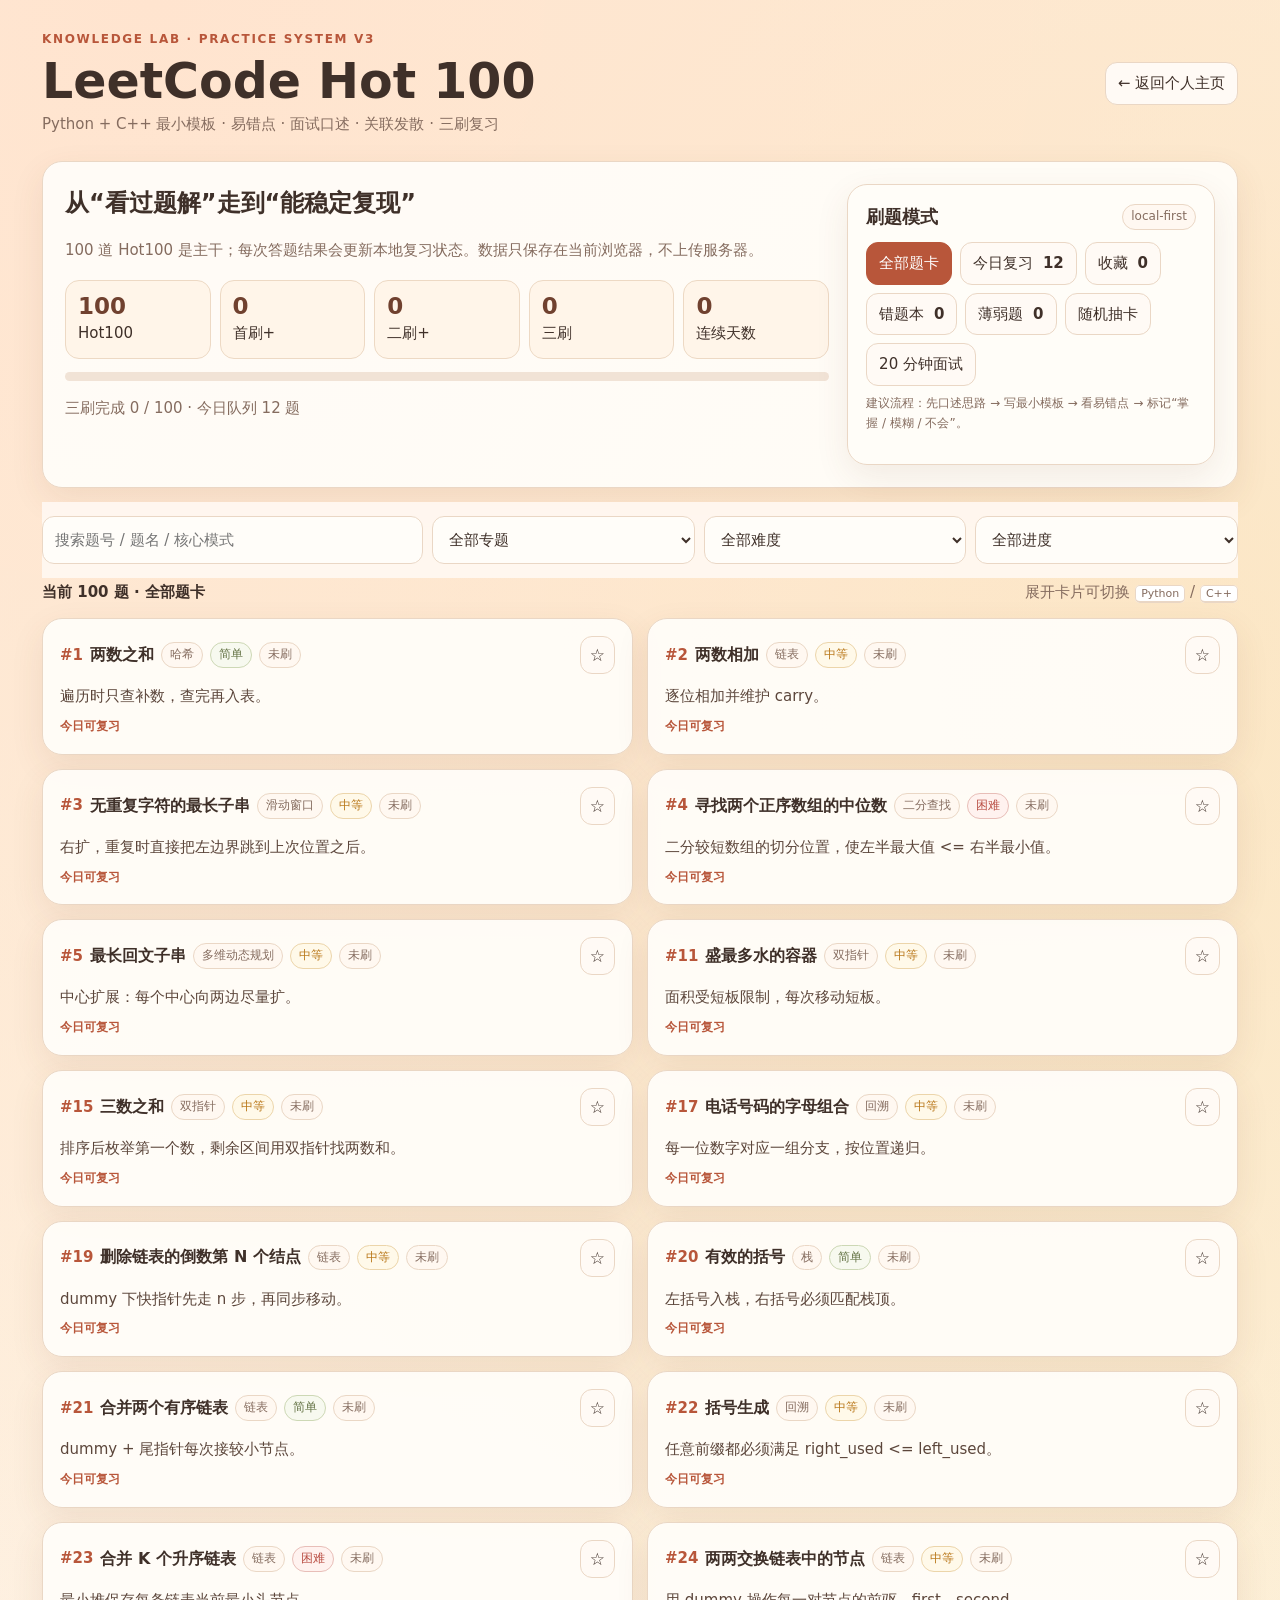
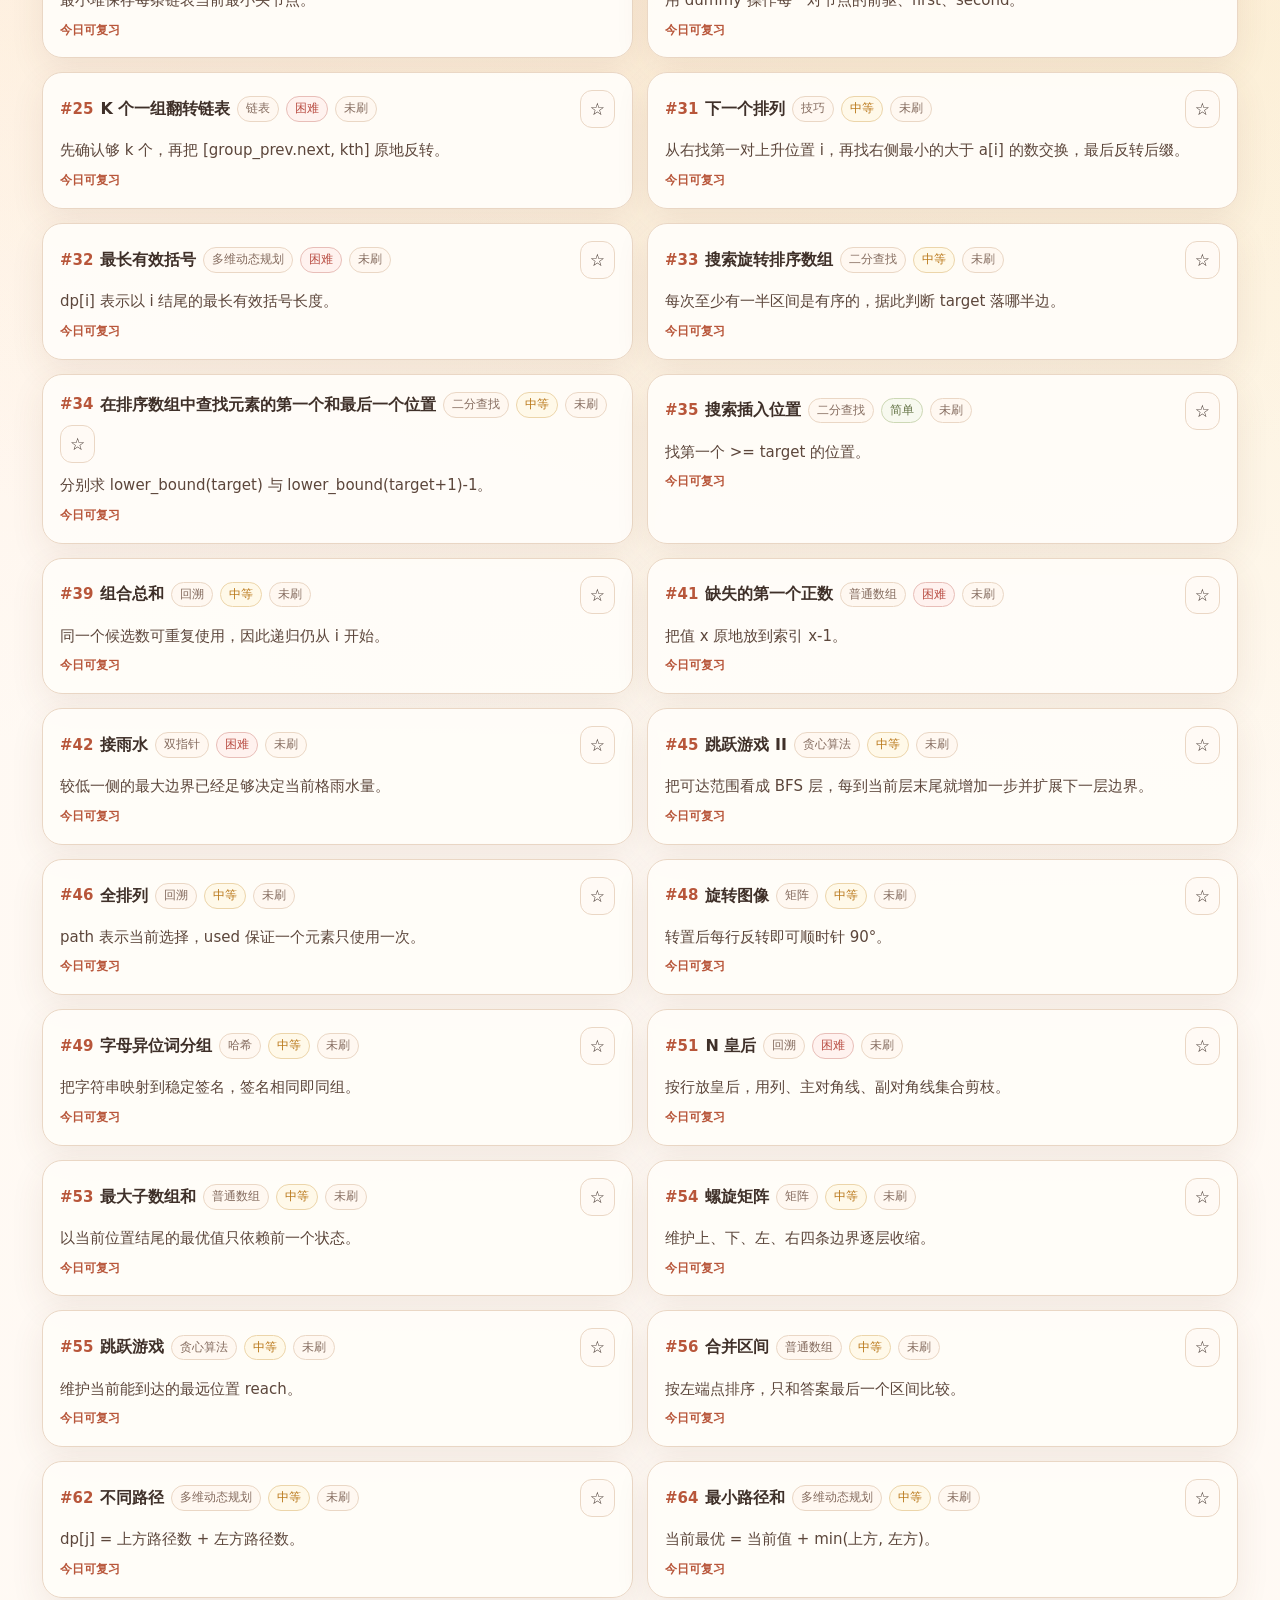
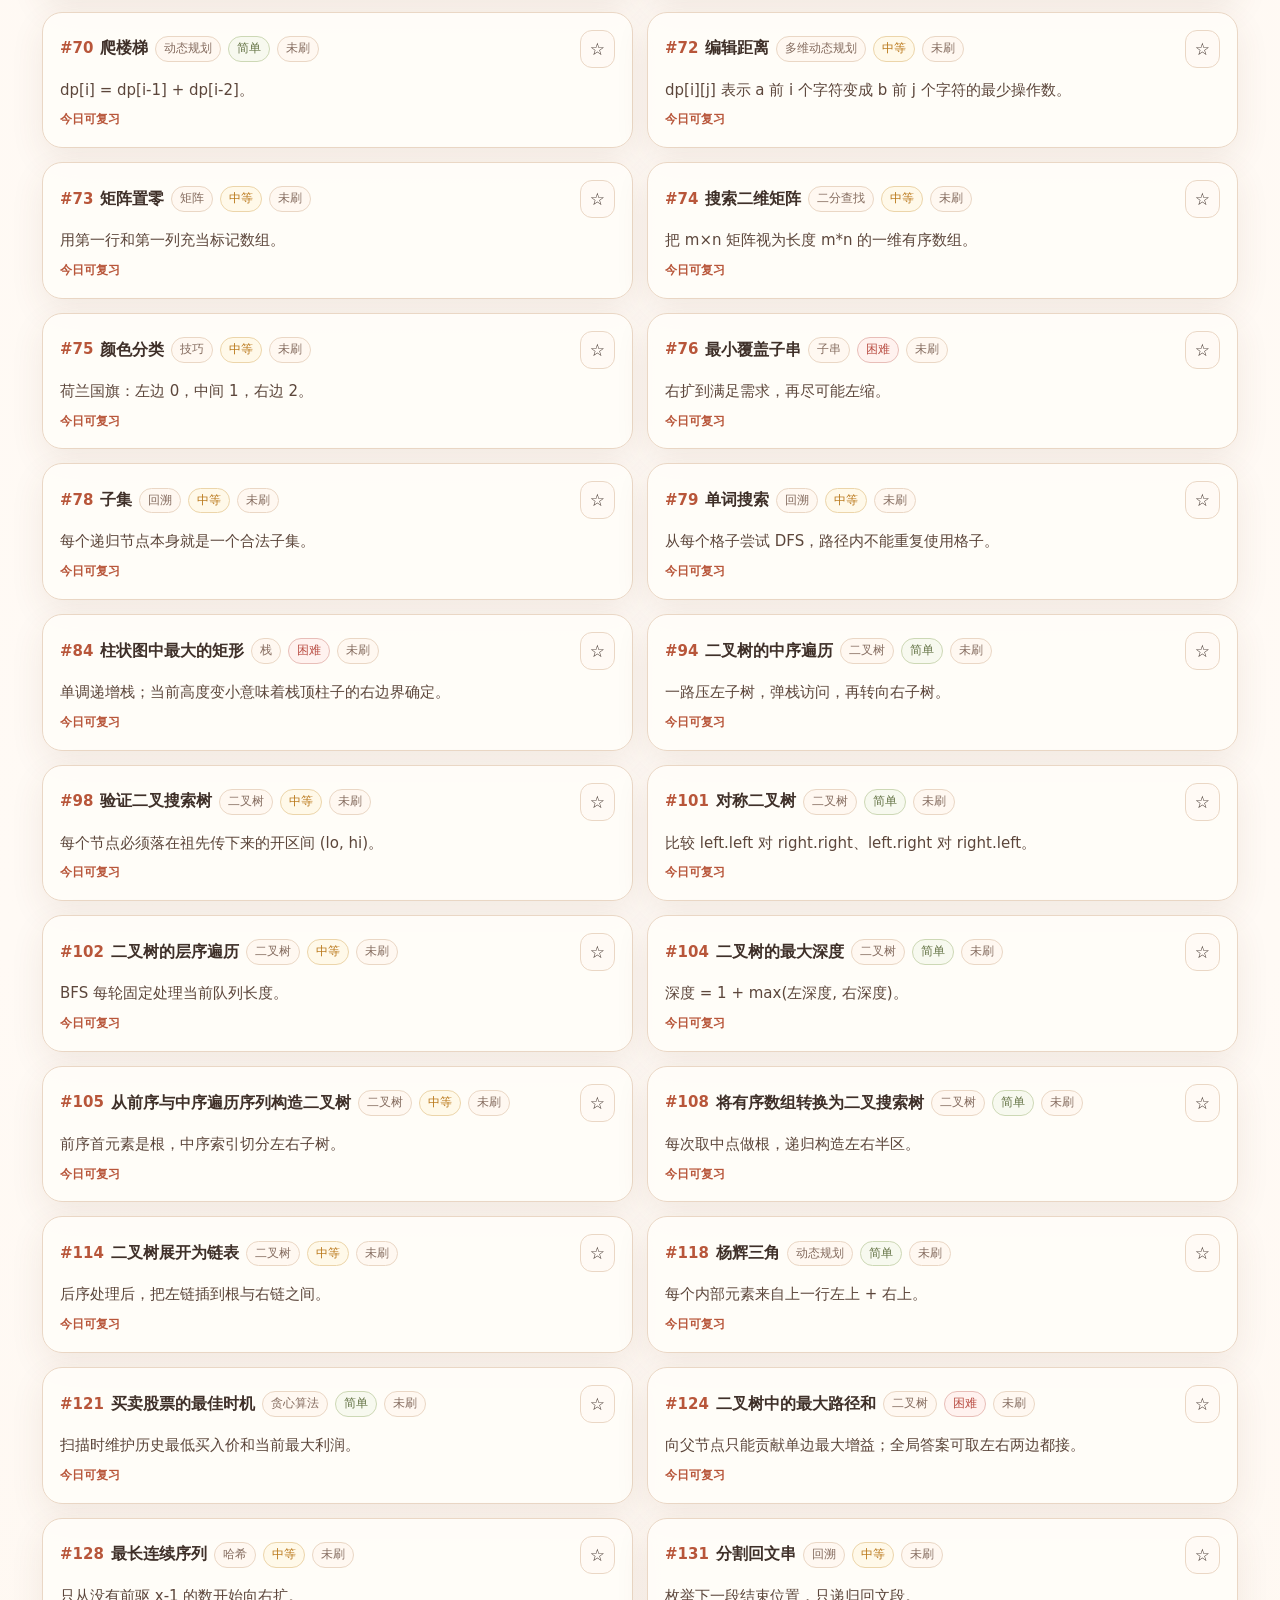
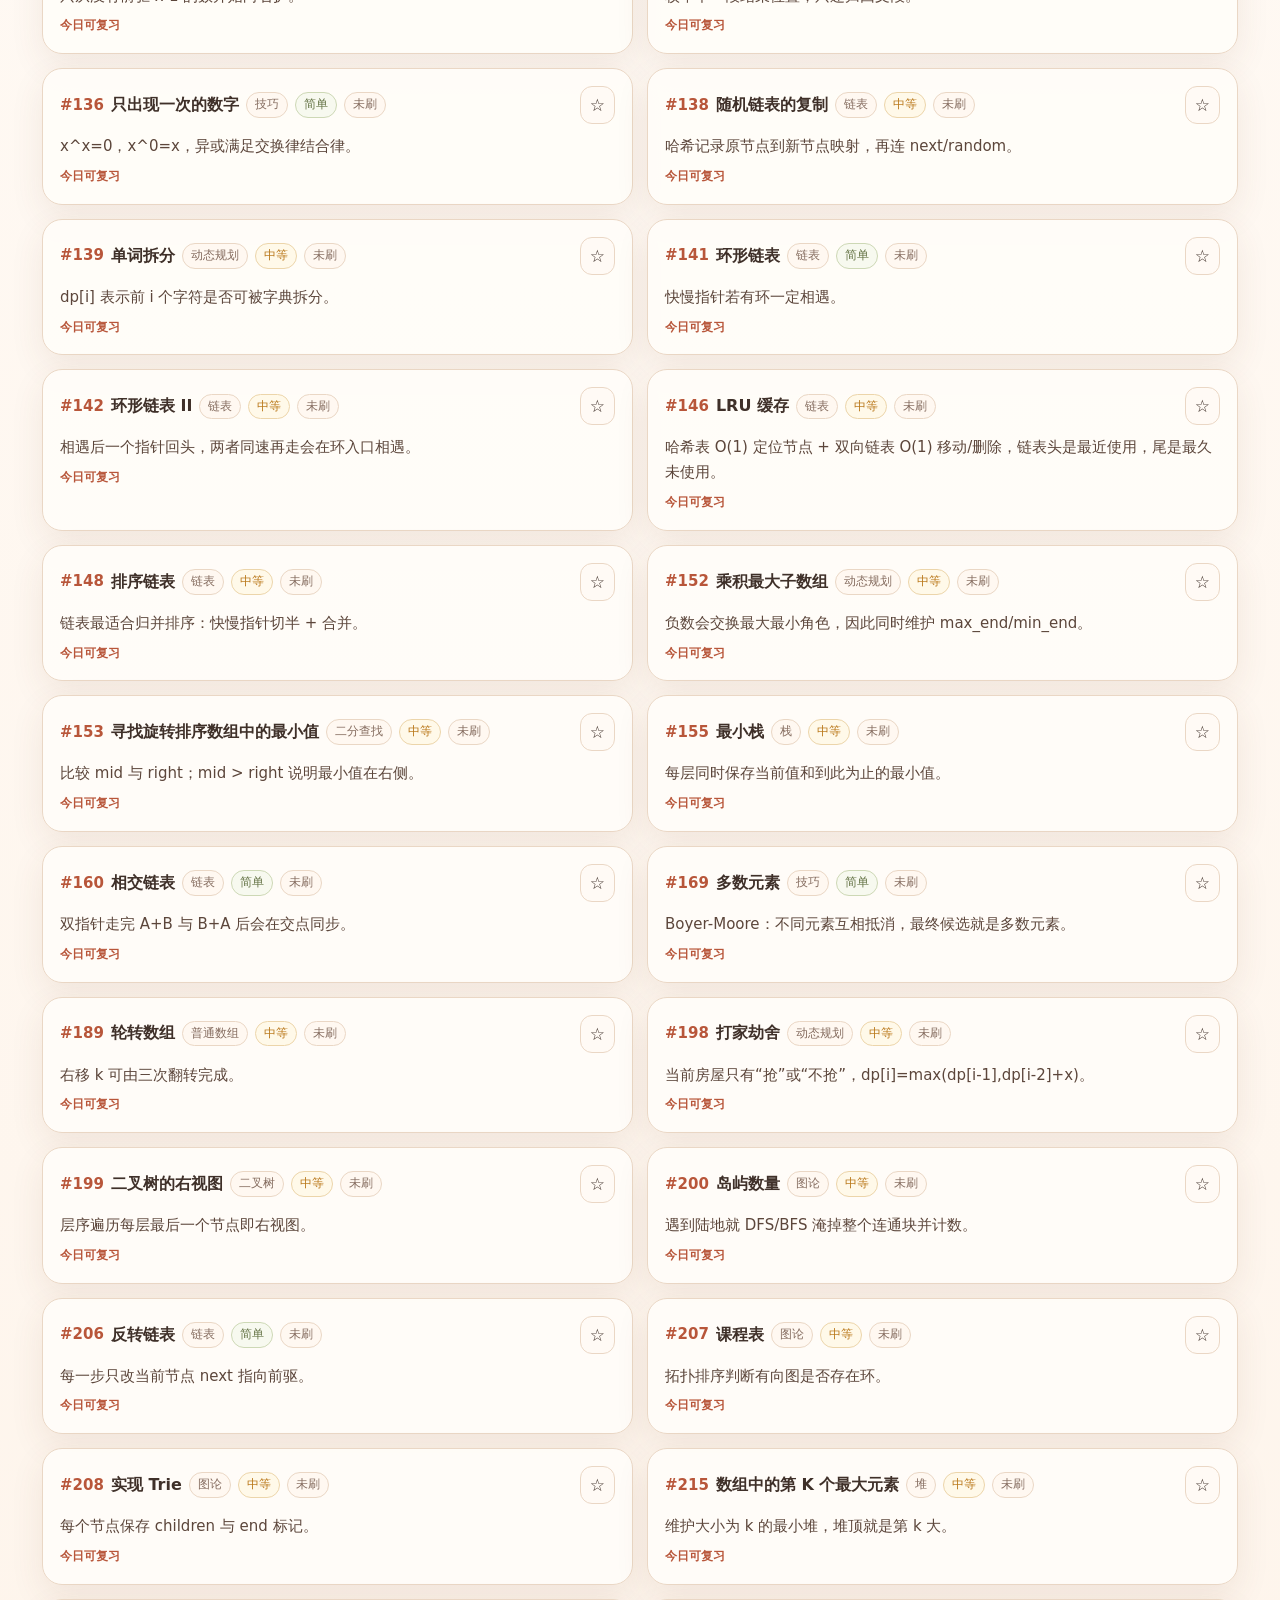
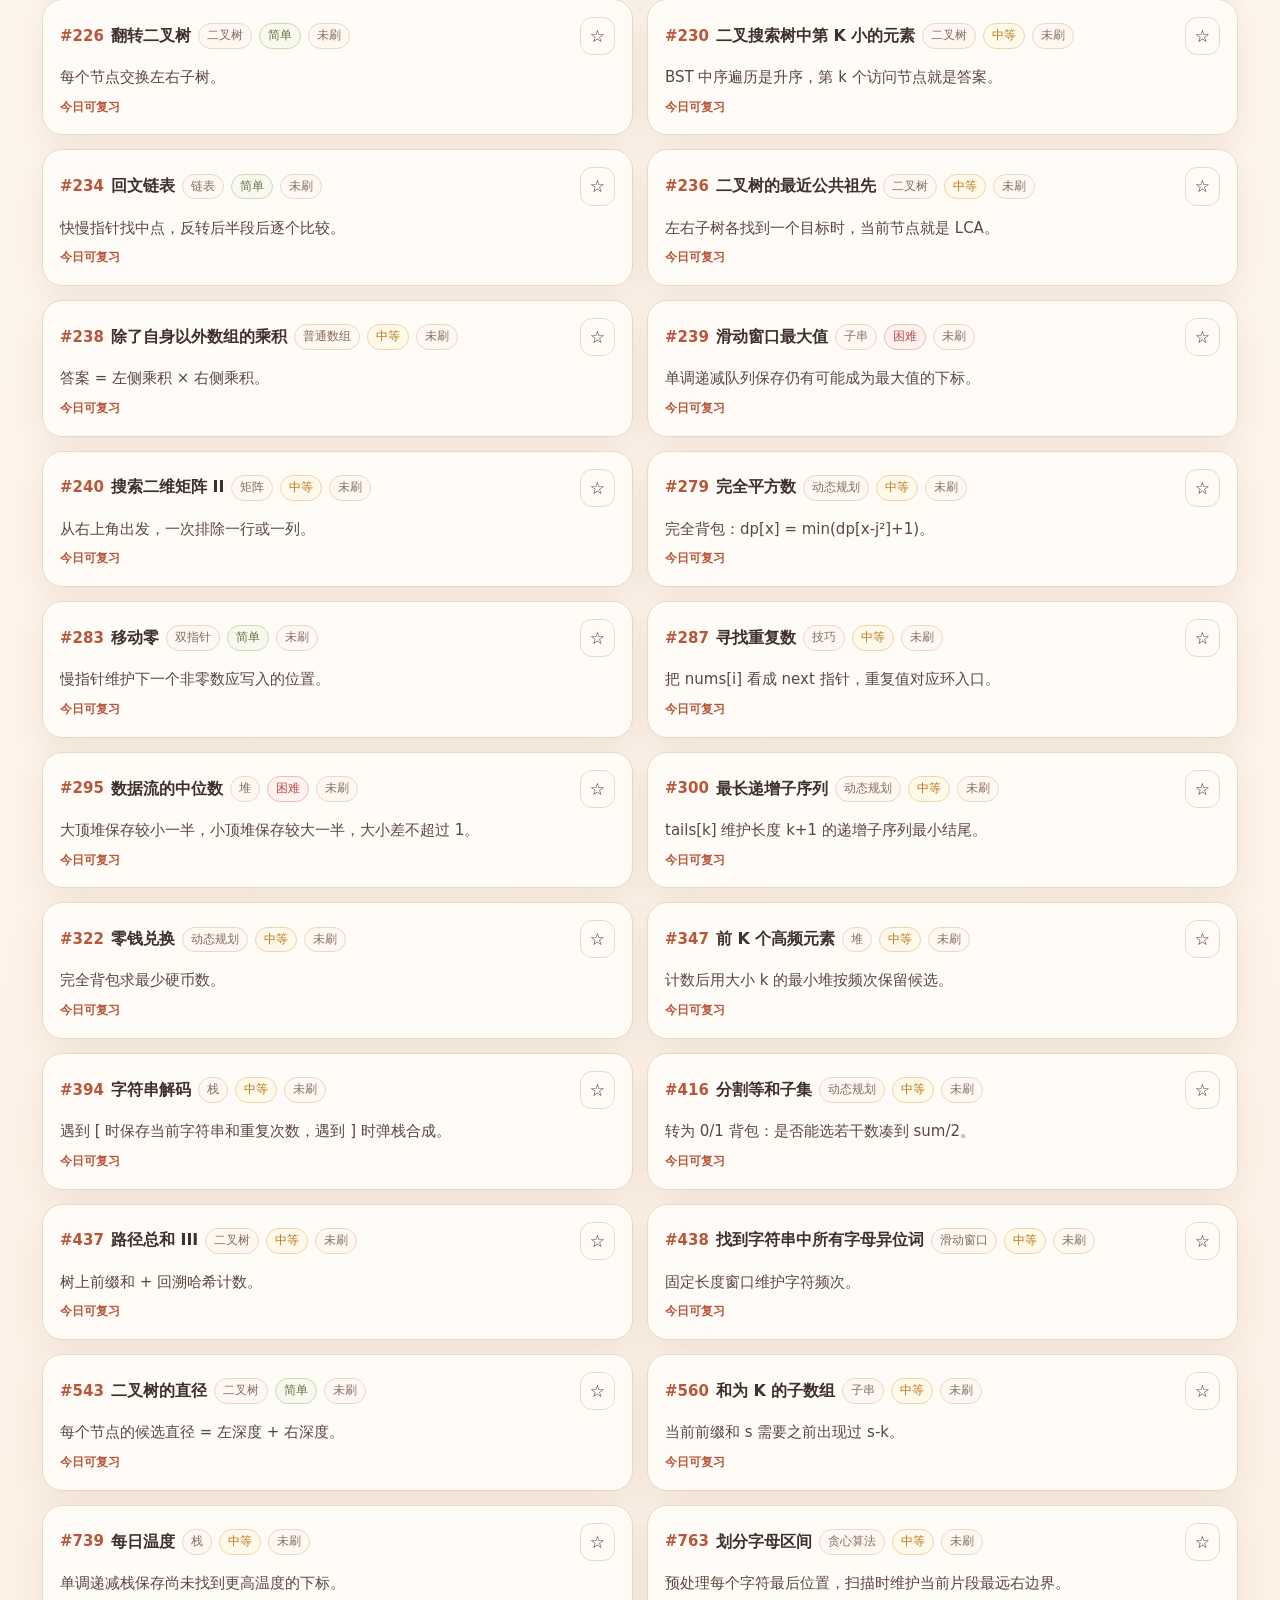
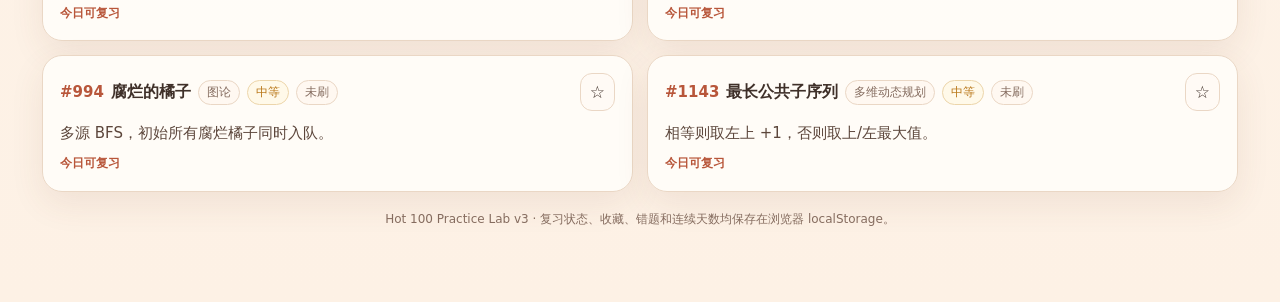
==== hot100/index.html @ f940f9f3 "feat: redesign Hot100 as warm practice system" ====
<!doctype html>
<html lang="zh-CN">
<head>
  <meta charset="utf-8">
  <meta name="viewport" content="width=device-width,initial-scale=1">
  <meta name="description" content="LeetCode Hot 100 Knowledge Lab：Python/C++ 最小模板、关联发散与本地刷题复习系统。">
  <title>Hot 100 Practice Lab</title>
  <link rel="stylesheet" href="./styles.css">
  <script src="./app.js" defer></script>
</head>
<body>
  <div class="wrap">
    <header class="top">
      <div>
        <div class="eyebrow">Knowledge Lab · Practice System v3</div>
        <h1>LeetCode Hot 100</h1>
        <div class="muted">Python + C++ 最小模板 · 易错点 · 面试口述 · 关联发散 · 三刷复习</div>
      </div>
      <a class="back" href="../">← 返回个人主页</a>
    </header>

    <section class="hero">
      <div class="hero-grid">
        <div>
          <h2>从“看过题解”走到“能稳定复现”</h2>
          <p class="muted">100 道 Hot100 是主干；每次答题结果会更新本地复习状态。数据只保存在当前浏览器，不上传服务器。</p>
          <div class="stats">
            <div class="stat"><b id="total">0</b>Hot100</div>
            <div class="stat"><b id="first">0</b>首刷+</div>
            <div class="stat"><b id="second">0</b>二刷+</div>
            <div class="stat"><b id="third">0</b>三刷</div>
            <div class="stat"><b id="streakEl">0</b>连续天数</div>
          </div>
          <div class="progress"><span id="bar" style="width:0"></span></div>
          <p id="progressText" class="muted">正在载入题卡…</p>
          <div id="loadError"></div>
        </div>

        <aside class="practice-panel">
          <div class="practice-title"><h3>刷题模式</h3><span class="tag">local-first</span></div>
          <div class="mode-row">
            <button class="mode-btn active" data-mode="all">全部题卡</button>
            <button class="mode-btn" data-mode="today">今日复习 <strong id="todayN">0</strong></button>
            <button class="mode-btn" data-mode="starred">收藏 <strong id="starN">0</strong></button>
            <button class="mode-btn" data-mode="mistake">错题本 <strong id="mistakeN">0</strong></button>
            <button class="mode-btn" data-mode="weak">薄弱题 <strong id="weakN">0</strong></button>
            <button class="mode-btn" id="randomBtn">随机抽卡</button>
            <button class="mode-btn" id="interviewBtn">20 分钟面试</button>
          </div>
          <p class="card-note">建议流程：先口述思路 → 写最小模板 → 看易错点 → 标记“掌握 / 模糊 / 不会”。</p>
        </aside>
      </div>
    </section>

    <section class="timer-panel" id="timerPanel" aria-live="polite">
      <div><div class="eyebrow">Interview Mode</div><strong>20 分钟模拟面试</strong></div>
      <div class="timer-clock" id="timerClock">20:00</div>
      <div class="timer-actions">
        <button class="timer-btn" id="timerToggle">暂停</button>
        <button class="timer-btn" id="timerReset">重置</button>
        <button class="timer-btn" id="timerExit">退出面试</button>
      </div>
    </section>

    <div class="toolbar">
      <input id="q" autocomplete="off" placeholder="搜索题号 / 题名 / 核心模式">
      <select id="topic"><option value="">全部专题</option></select>
      <select id="diff"><option value="">全部难度</option><option>简单</option><option>中等</option><option>困难</option></select>
      <select id="rf"><option value="">全部进度</option><option value="0">未刷</option><option value="1">首刷</option><option value="2">二刷</option><option value="3">三刷</option></select>
    </div>

    <div class="result-summary">
      <strong id="resultCount">当前 0 题</strong>
      <span class="muted">展开卡片可切换 <span class="kbd">Python</span> / <span class="kbd">C++</span></span>
    </div>

    <main id="grid" class="grid"></main>
    <div class="footer-note">Hot 100 Practice Lab v3 · 复习状态、收藏、错题和连续天数均保存在浏览器 localStorage。</div>
  </div>
</body>
</html>
---- hot100/styles.css ----
:root{--bg:#fff8f1;--bg2:#fdf1e5;--panel:#fffdf9;--panel2:#fff5e9;--line:#ead7c5;--line-strong:#d9bda5;--text:#3f3029;--muted:#856c5f;--accent:#b8563a;--accent2:#d78632;--accent-soft:#f8dfce;--gold:#a66b16;--easy:#657446;--mid:#b97718;--hard:#b94d43;--code:#2e241f;--code-text:#f8eadc;--shadow:0 12px 34px rgba(116,72,44,.09)}*{box-sizing:border-box}html{scroll-behavior:smooth}body{margin:0;color:var(--text);font:15px/1.65 system-ui,-apple-system,"Segoe UI","Microsoft YaHei",sans-serif;background:radial-gradient(circle at 12% 0,#ffe4cf 0,transparent 28%),radial-gradient(circle at 92% 8%,#f9e9bd 0,transparent 24%),linear-gradient(180deg,var(--bg),#fffaf5 50%,var(--bg2));min-height:100vh}button,input,select{font:inherit}.wrap{max-width:1240px;margin:auto;padding:30px 22px 72px}.top{display:flex;justify-content:space-between;gap:18px;align-items:center}.eyebrow{font-size:12px;letter-spacing:.14em;text-transform:uppercase;color:var(--accent);font-weight:800}.top h1{margin:4px 0 2px;font-size:clamp(30px,4vw,49px);line-height:1.15}.muted{color:var(--muted)}a{color:var(--accent)}.back,.ghost-btn,.mode-btn,.tab-btn,.review-btn,.result-btn,.icon-btn,.copy-btn,.timer-btn{border:1px solid var(--line);background:#fffaf5;color:var(--text);border-radius:12px;min-height:40px;padding:8px 12px;cursor:pointer;transition:.15s ease;text-decoration:none}.back:hover,.ghost-btn:hover,.mode-btn:hover,.tab-btn:hover,.review-btn:hover,.result-btn:hover,.icon-btn:hover,.copy-btn:hover,.timer-btn:hover{border-color:var(--line-strong);background:#fff1e4}.hero,.card,.practice-panel,.timer-panel{background:rgba(255,253,249,.94);border:1px solid var(--line);border-radius:20px;box-shadow:var(--shadow)}.hero{margin:24px 0 14px;padding:22px}.hero-grid{display:grid;grid-template-columns:1.35fr .65fr;gap:18px;align-items:start}.hero h2{margin:0 0 5px;font-size:24px}.stats{display:grid;grid-template-columns:repeat(5,minmax(0,1fr));gap:9px;margin-top:17px}.stat{background:var(--panel2);border:1px solid #edd9c4;border-radius:14px;padding:12px}.stat b{font-size:23px;line-height:1.2;display:block;color:#70412f}.progress{height:9px;background:#f1e3d6;border-radius:99px;overflow:hidden;margin-top:13px}.progress span{height:100%;display:block;background:linear-gradient(90deg,var(--accent),#e39a43)}.practice-panel{padding:18px}.practice-title{display:flex;align-items:center;justify-content:space-between;gap:10px;margin-bottom:10px}.practice-title h3{margin:0}.mode-row{display:flex;gap:8px;flex-wrap:wrap}.mode-btn.active{background:var(--accent);border-color:var(--accent);color:white}.mode-btn strong{display:inline-block;margin-left:5px}.timer-panel{display:none;margin:0 0 14px;padding:14px 17px;align-items:center;justify-content:space-between;gap:14px}.timer-panel.show{display:flex}.timer-clock{font-variant-numeric:tabular-nums;font-size:28px;font-weight:850;color:var(--hard);letter-spacing:.04em}.timer-actions{display:flex;gap:7px;flex-wrap:wrap}.toolbar{position:sticky;top:0;z-index:4;background:rgba(255,248,241,.93);backdrop-filter:blur(12px);padding:14px 0;display:grid;grid-template-columns:1.45fr repeat(3,1fr);gap:9px}.toolbar input,.toolbar select{width:100%;background:#fffdf9;color:var(--text);border:1px solid var(--line);border-radius:12px;padding:11px 12px;outline:none}.toolbar input:focus,.toolbar select:focus{border-color:#d99b70;box-shadow:0 0 0 3px #f8dfce}.result-summary{display:flex;justify-content:space-between;gap:12px;align-items:center;margin:2px 0 13px;flex-wrap:wrap}.grid{display:grid;grid-template-columns:repeat(2,minmax(0,1fr));gap:14px}.card{overflow:hidden;transition:.18s ease}.card:hover{border-color:#dfbda2;transform:translateY(-1px)}.card.open{border-color:#d8aa86}.summary{padding:17px;cursor:pointer}.row{display:flex;gap:7px;align-items:center;flex-wrap:wrap}.row .spacer{flex:1}.num{font-weight:850;color:var(--accent)}.title{font-size:16px}.tag{font-size:12px;border:1px solid var(--line);background:#fff8f1;border-radius:99px;padding:2px 8px;color:var(--muted)}.tag.easy{color:var(--easy);border-color:#cdd8b5;background:#f7f9ef}.tag.mid{color:var(--mid);border-color:#ecd5aa;background:#fff9e9}.tag.hard{color:var(--hard);border-color:#e8beb8;background:#fff2ef}.tag.weak{color:#a34d35;background:#fbe8dd}.tag.mistake{color:#9a4b21;background:#fff0df}.core{margin:10px 0 0;color:#5c463b}.icon-btn{padding:4px 9px;min-height:34px;font-size:17px}.icon-btn.starred{background:#fff0c9;border-color:#e4b45b;color:#9a6411}.detail{display:none;padding:0 17px 18px}.card.open .detail{display:block}.tabs,.review,.outcomes,.code-tabs{display:flex;gap:7px;flex-wrap:wrap;margin:9px 0}.tab-btn.active,.review-btn.active,.code-lang.active{border-color:var(--accent);background:var(--accent-soft);color:#8f3f29;font-weight:750}.pane{display:none}.pane.active{display:block}.codebox{position:relative}.copy-btn{position:absolute;right:8px;top:8px;z-index:1;background:#4a3930;color:#fff5eb;border-color:#705448}pre{white-space:pre-wrap;background:var(--code);border:1px solid #4c3b32;padding:17px;border-radius:13px;overflow:auto;color:var(--code-text);font-size:13px;line-height:1.55}.section-label{font-size:12px;text-transform:uppercase;letter-spacing:.08em;font-weight:800;color:var(--muted);margin-top:13px}.outcomes{padding-top:9px;border-top:1px dashed var(--line)}.result-btn.good{border-color:#b9c795;background:#f5f8e8;color:#536735}.result-btn.fuzzy{border-color:#e5c27d;background:#fff7df;color:#966318}.result-btn.bad{border-color:#e2aa9f;background:#fff0ec;color:#a84338}.card-note{font-size:12px;color:var(--muted);margin-top:8px}.empty{grid-column:1/-1;text-align:center;padding:44px 20px;background:#fffaf5;border:1px dashed var(--line-strong);border-radius:18px;color:var(--muted)}.error{padding:14px;border:1px solid #dfaba4;background:#fff0ed;border-radius:12px;color:#9f4139}.due{color:var(--accent);font-weight:750}.kbd{font-size:11px;border:1px solid var(--line);border-bottom-width:2px;border-radius:5px;padding:1px 5px;background:white}.footer-note{margin-top:18px;color:var(--muted);font-size:12px;text-align:center}@media(max-width:950px){.hero-grid{grid-template-columns:1fr}.stats{grid-template-columns:repeat(3,1fr)}.grid{grid-template-columns:1fr}.toolbar{grid-template-columns:1fr 1fr}}@media(max-width:600px){.wrap{padding:20px 14px 55px}.top{align-items:flex-start;flex-direction:column}.stats{grid-template-columns:1fr 1fr}.toolbar{grid-template-columns:1fr}.timer-panel{align-items:flex-start;flex-direction:column}.mode-btn{flex:1 1 calc(50% - 8px)}.card:hover{transform:none}}
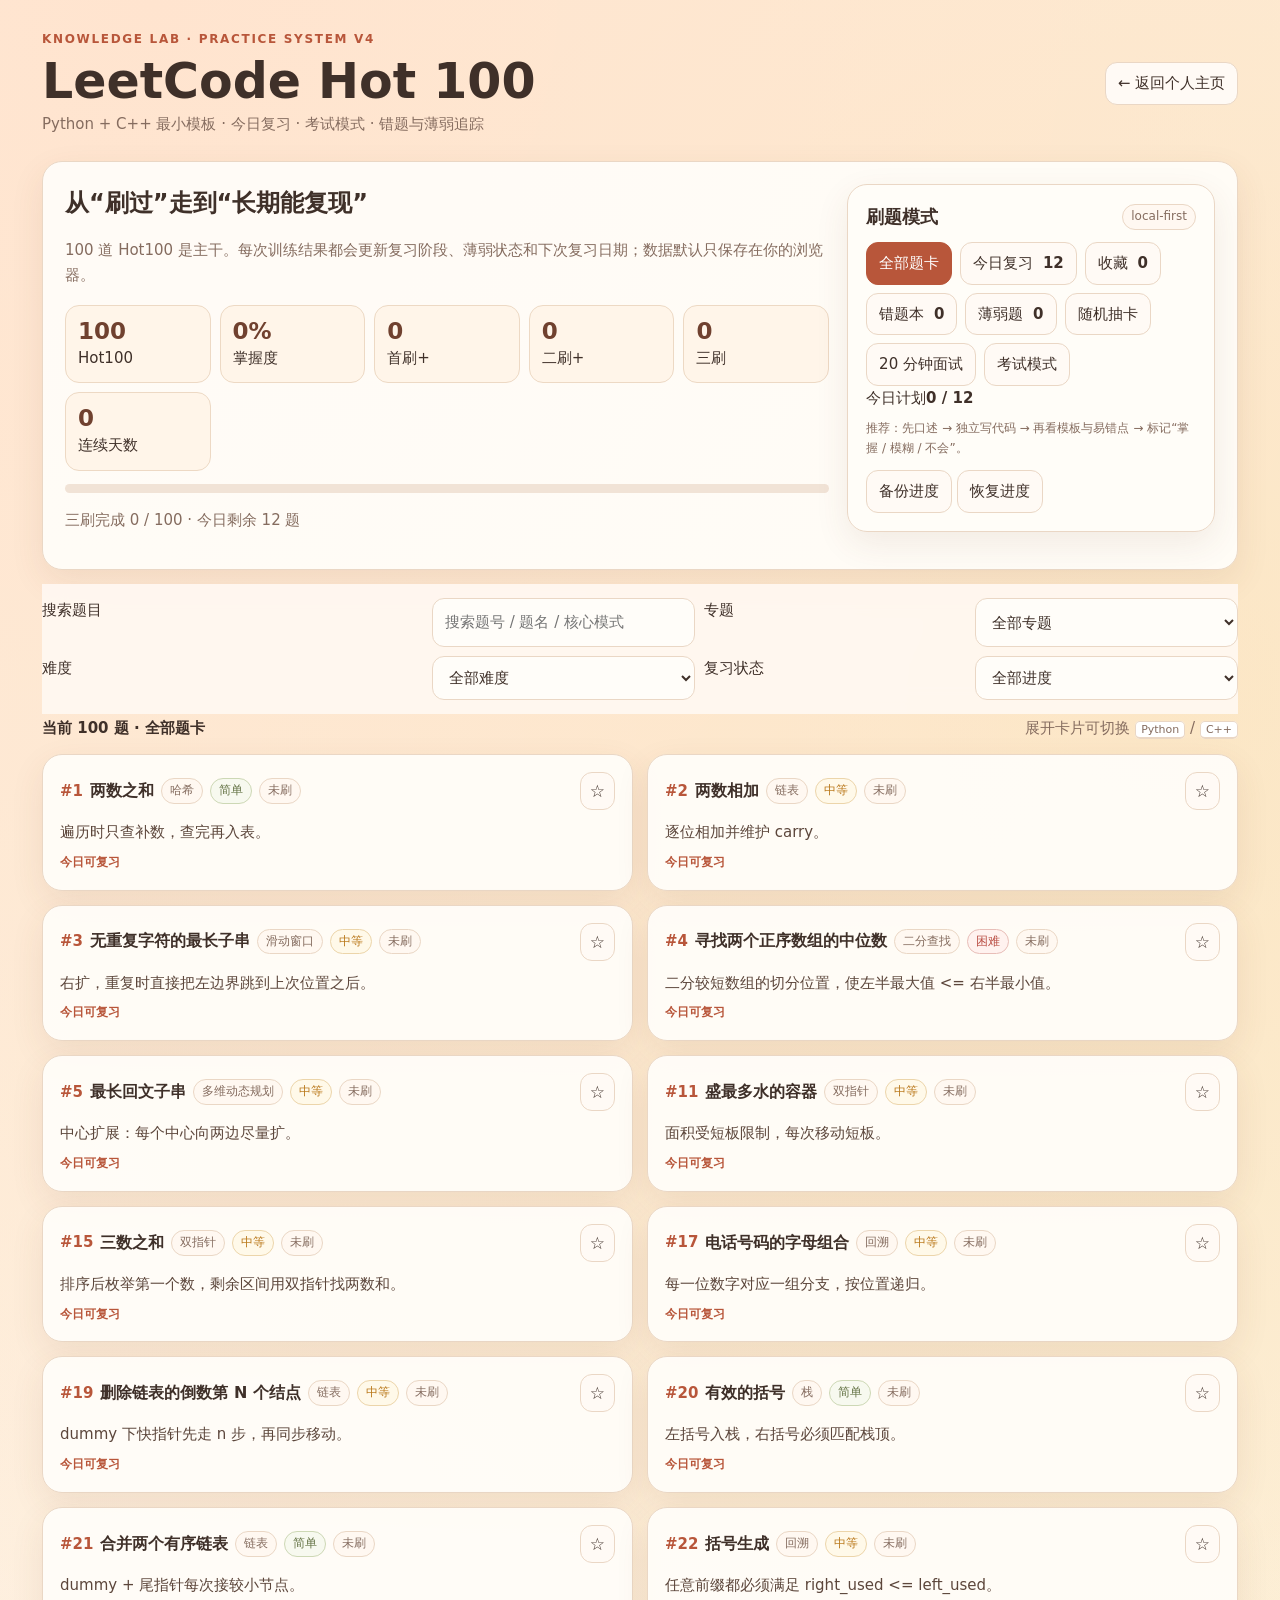
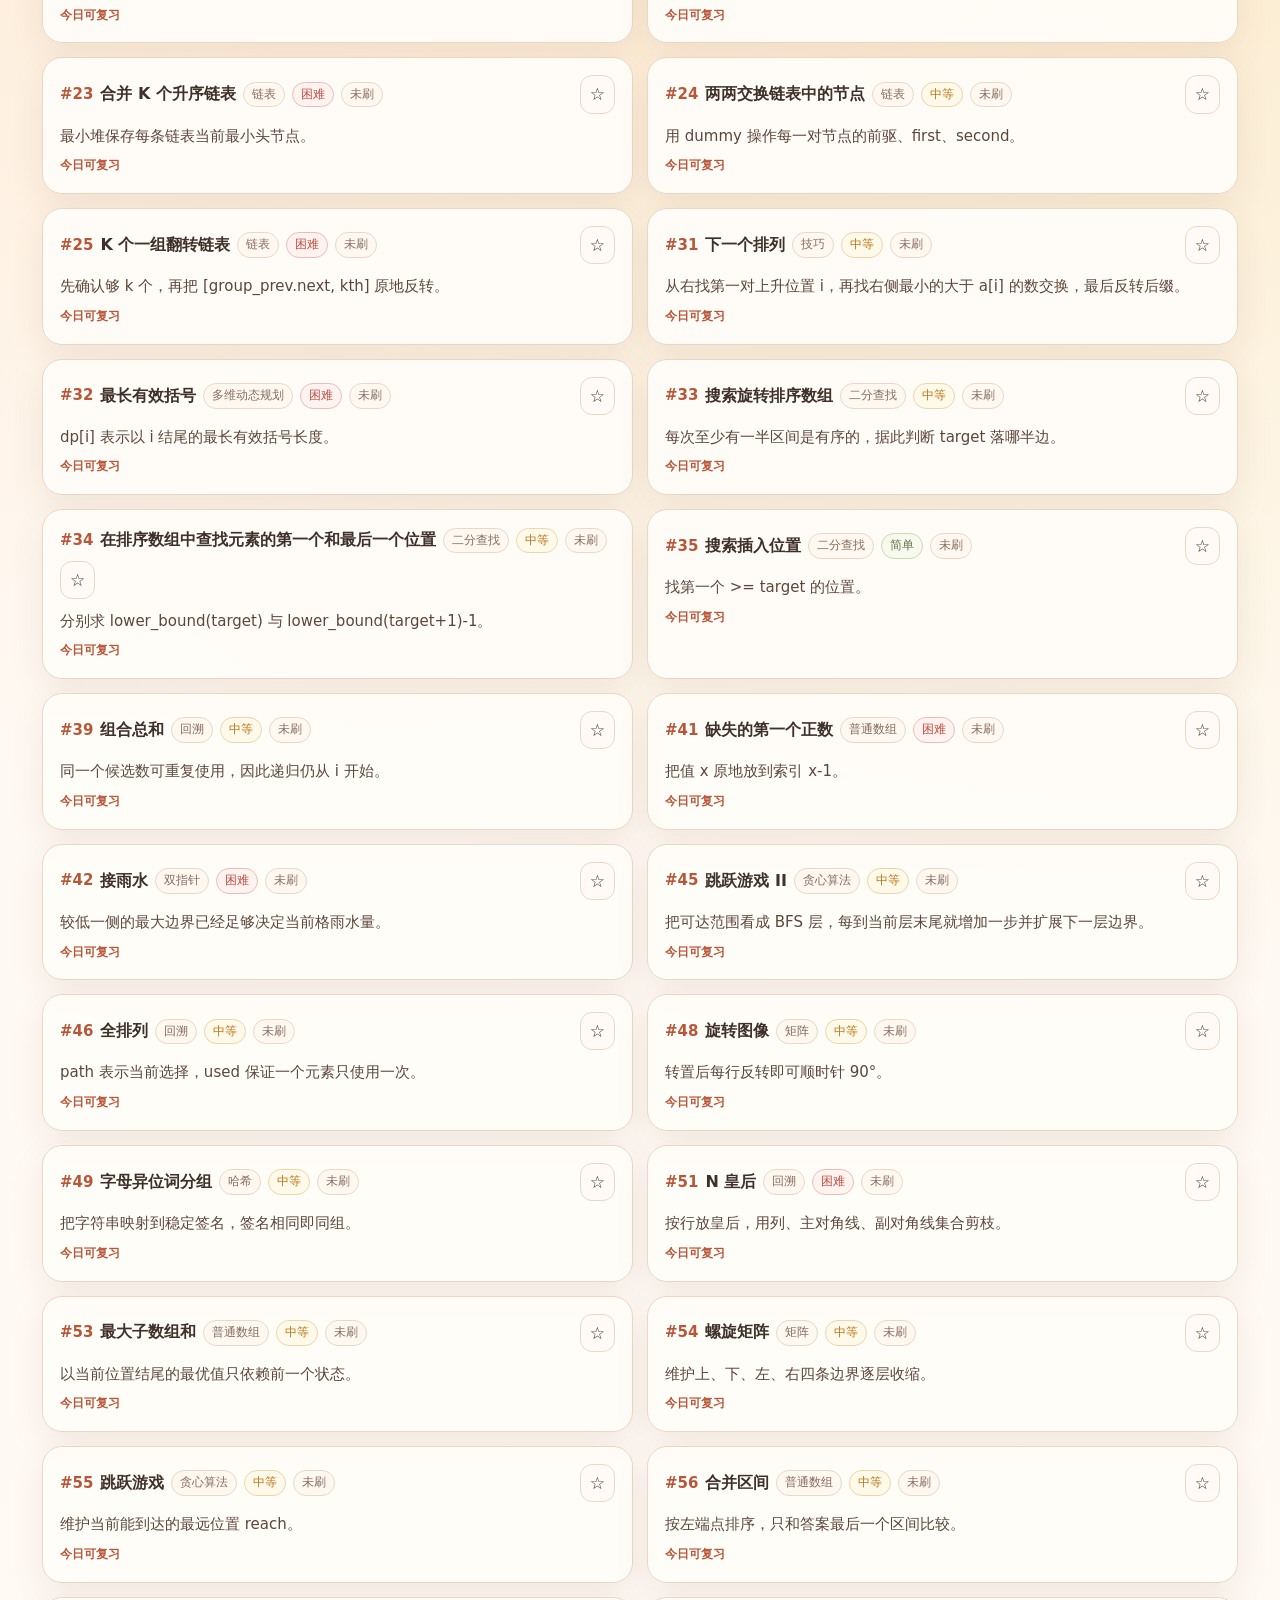
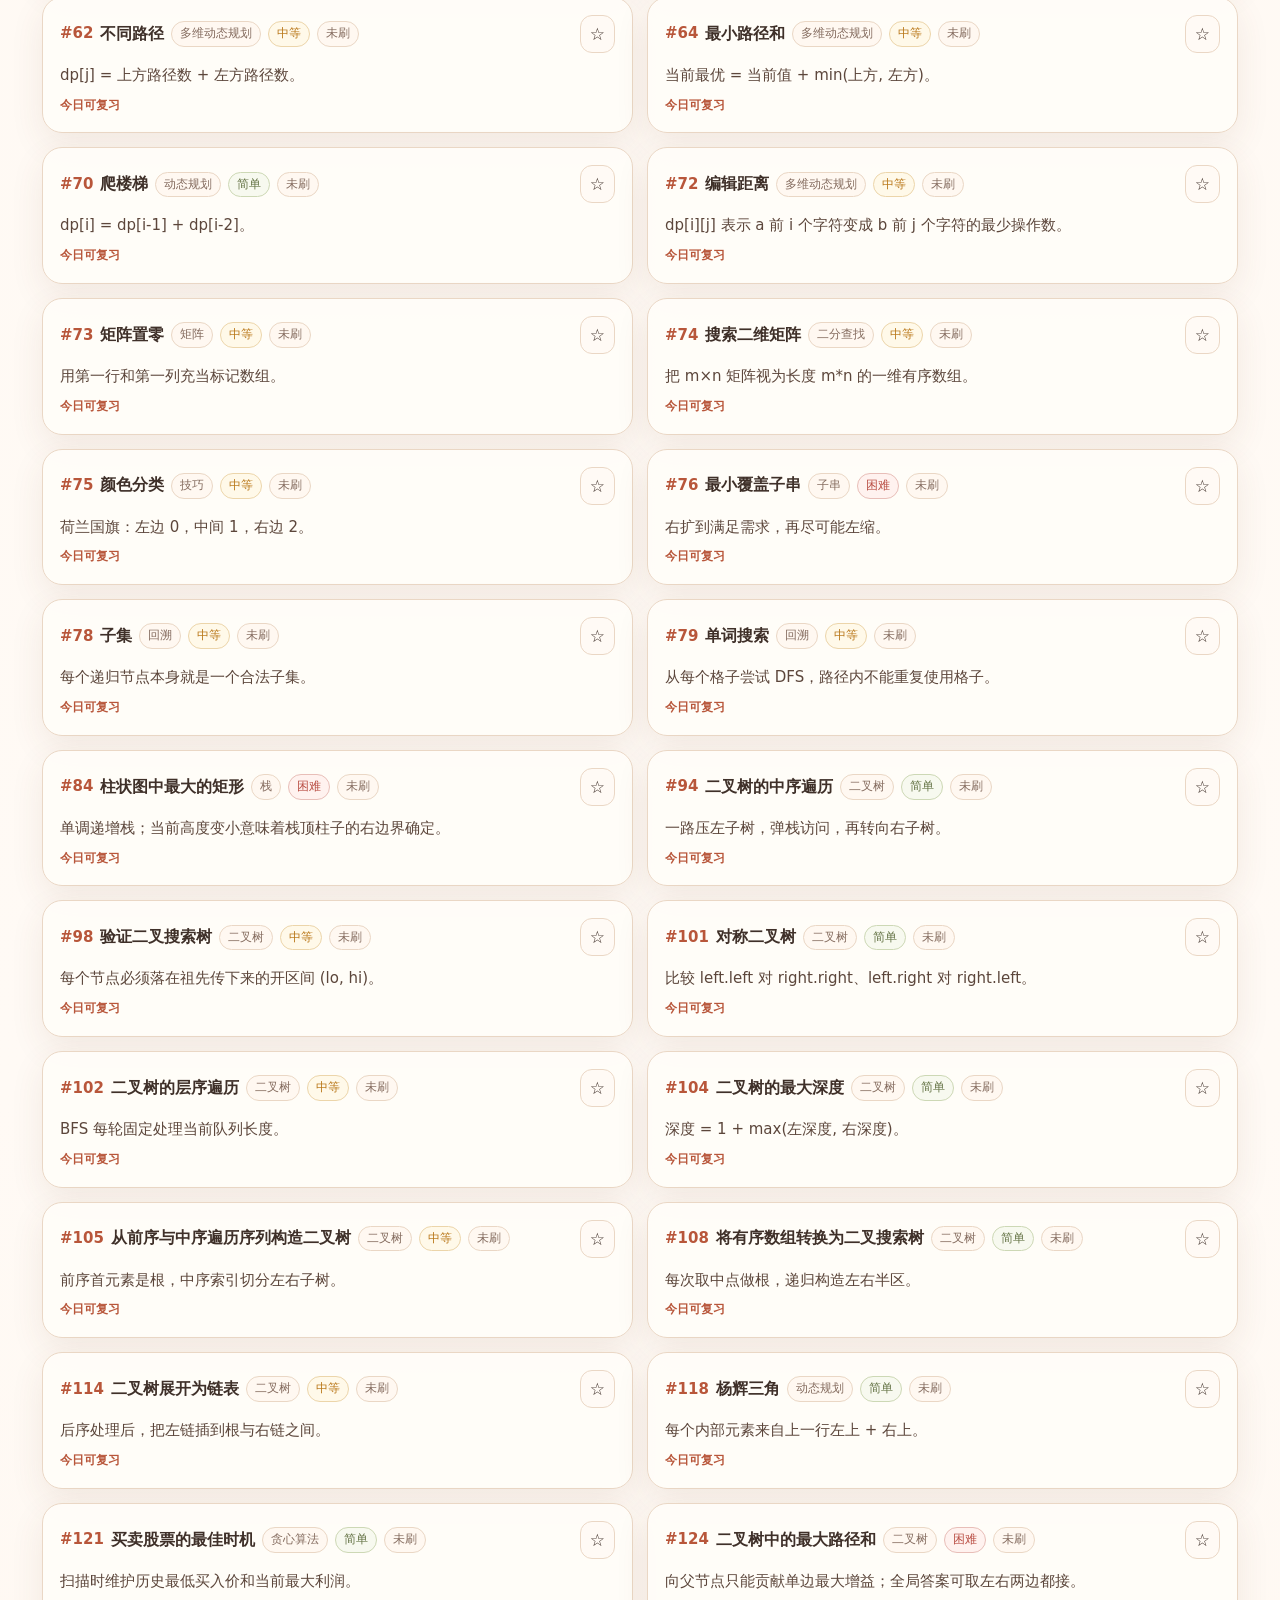
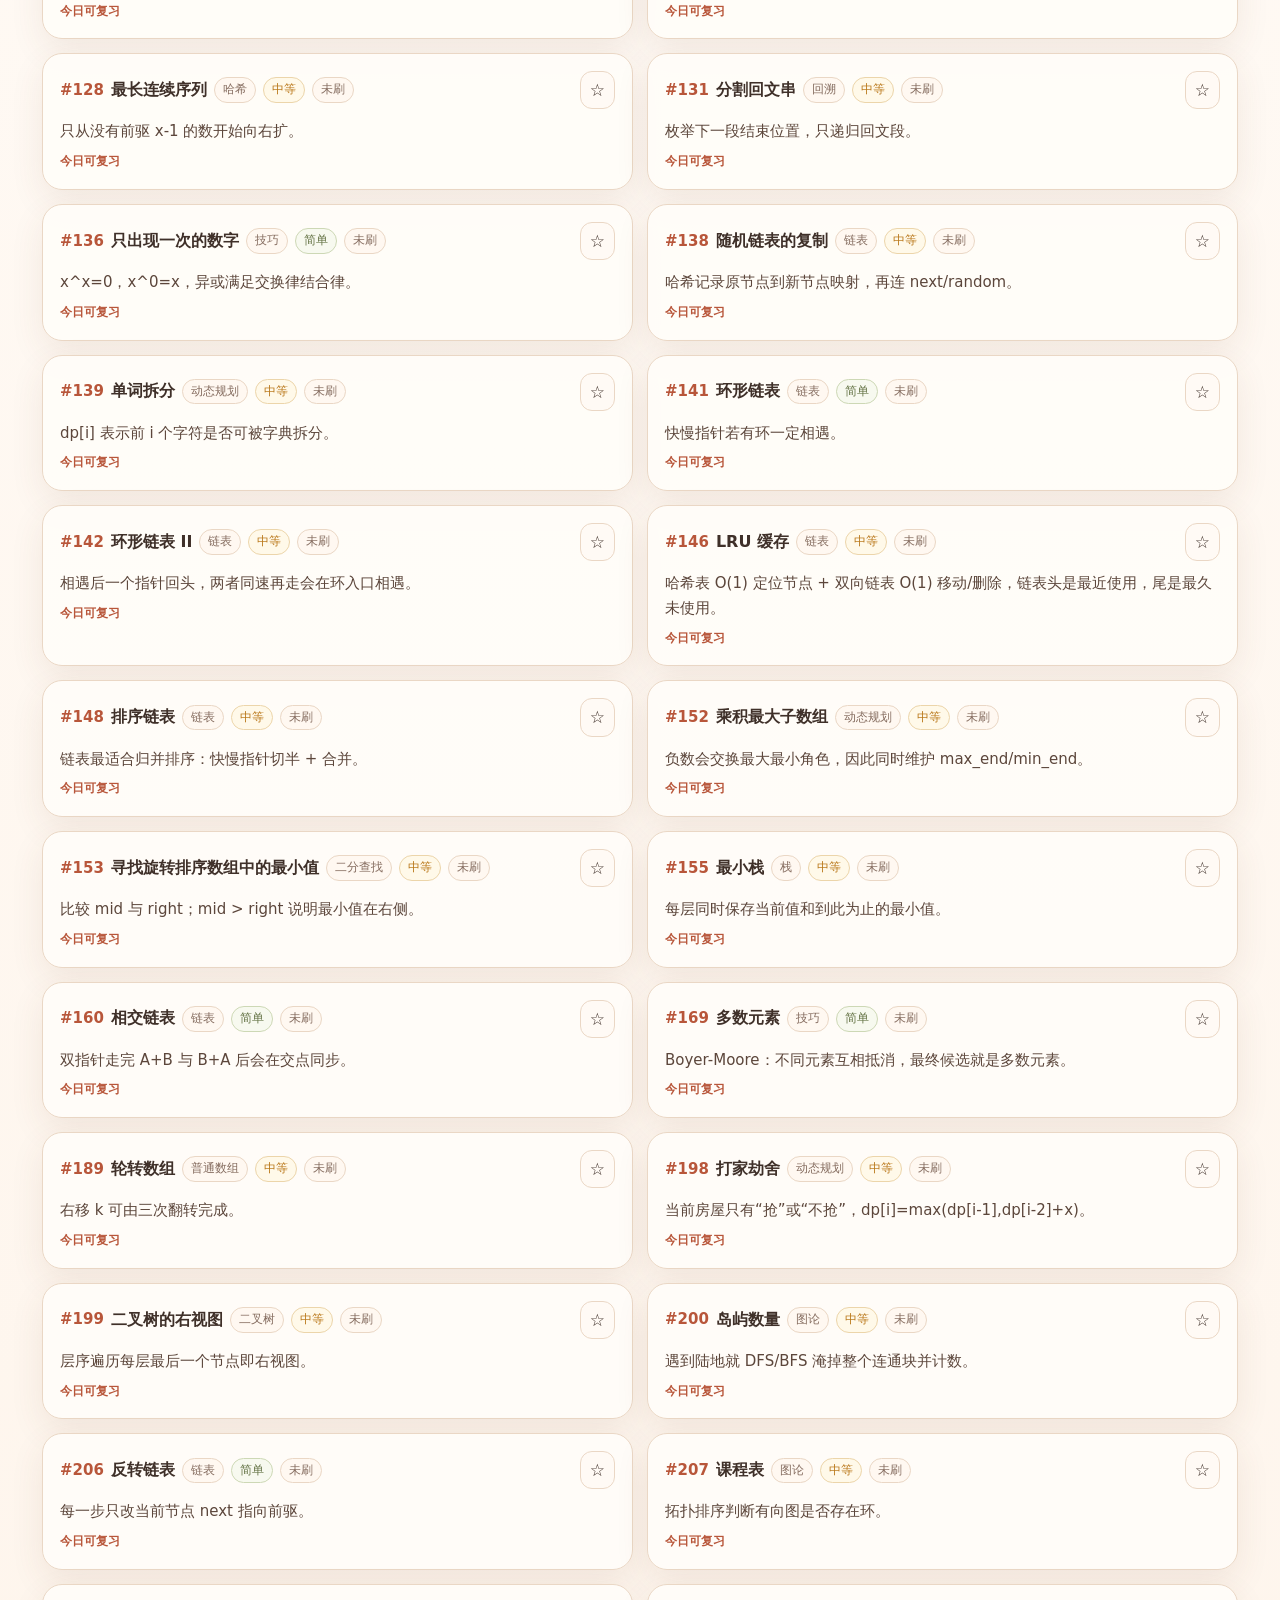
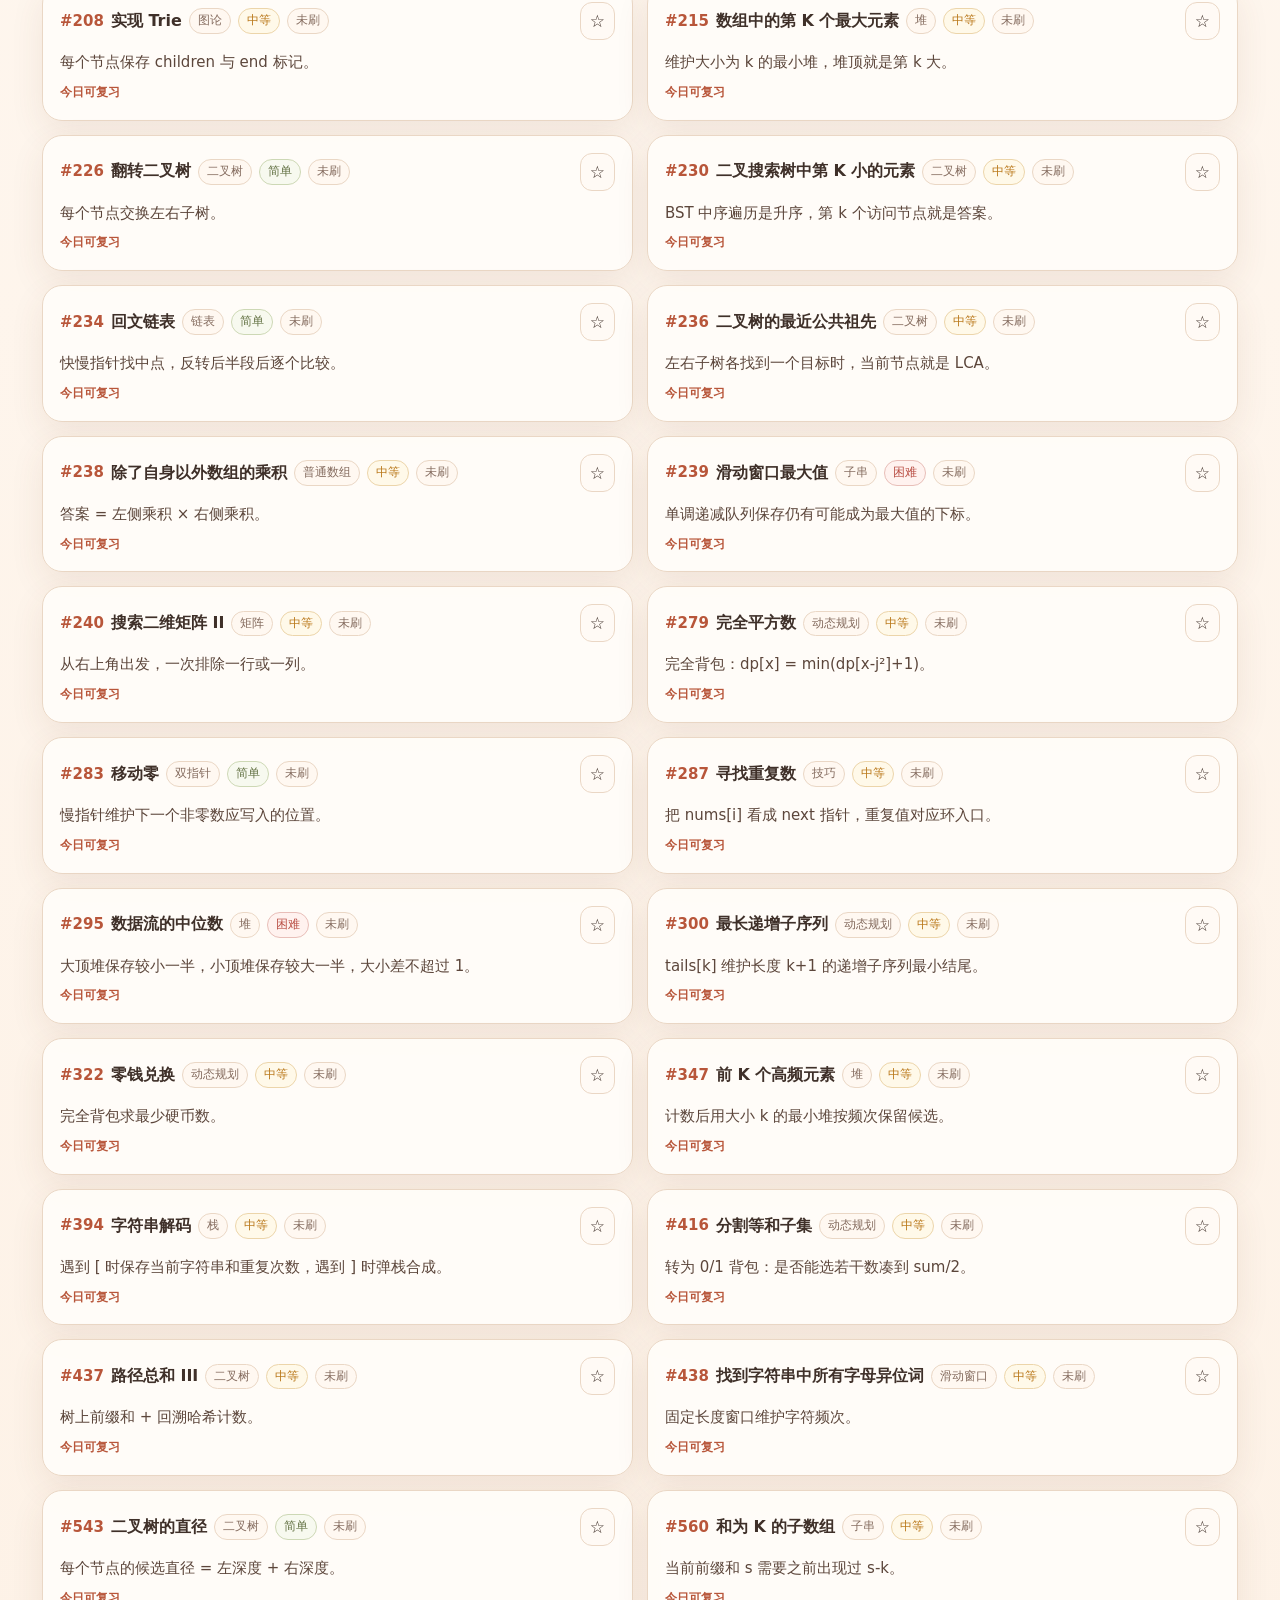
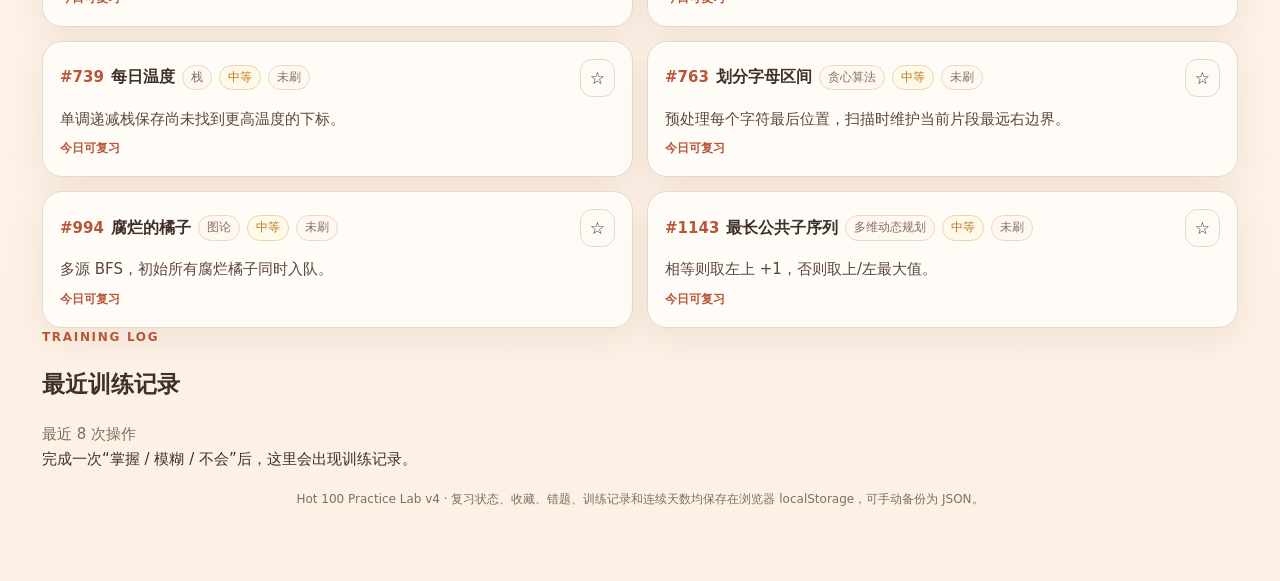
==== commit 49a016c8: "feat: add v4 practice dashboard and exam mode UI" ====
--- a/hot100/index.html
+++ b/hot100/index.html
@@ -3,7 +3,7 @@
 <head>
   <meta charset="utf-8">
   <meta name="viewport" content="width=device-width,initial-scale=1">
-  <meta name="description" content="LeetCode Hot 100 Knowledge Lab：Python/C++ 最小模板、关联发散与本地刷题复习系统。">
+  <meta name="description" content="LeetCode Hot 100 Practice Lab：Python/C++ 最小模板、今日复习、考试模式、错题与间隔复习。">
   <title>Hot 100 Practice Lab</title>
   <link rel="stylesheet" href="./styles.css">
   <script src="./app.js" defer></script>
@@ -12,9 +12,9 @@
   <div class="wrap">
     <header class="top">
       <div>
-        <div class="eyebrow">Knowledge Lab · Practice System v3</div>
+        <div class="eyebrow">Knowledge Lab · Practice System v4</div>
         <h1>LeetCode Hot 100</h1>
-        <div class="muted">Python + C++ 最小模板 · 易错点 · 面试口述 · 关联发散 · 三刷复习</div>
+        <div class="muted">Python + C++ 最小模板 · 今日复习 · 考试模式 · 错题与薄弱追踪</div>
       </div>
       <a class="back" href="../">← 返回个人主页</a>
     </header>
@@ -22,10 +22,11 @@
     <section class="hero">
       <div class="hero-grid">
         <div>
-          <h2>从“看过题解”走到“能稳定复现”</h2>
-          <p class="muted">100 道 Hot100 是主干；每次答题结果会更新本地复习状态。数据只保存在当前浏览器，不上传服务器。</p>
-          <div class="stats">
+          <h2>从“刷过”走到“长期能复现”</h2>
+          <p class="muted">100 道 Hot100 是主干。每次训练结果都会更新复习阶段、薄弱状态和下次复习日期；数据默认只保存在你的浏览器。</p>
+          <div class="stats stats-v4">
             <div class="stat"><b id="total">0</b>Hot100</div>
+            <div class="stat"><b id="mastery">0%</b>掌握度</div>
             <div class="stat"><b id="first">0</b>首刷+</div>
             <div class="stat"><b id="second">0</b>二刷+</div>
             <div class="stat"><b id="third">0</b>三刷</div>
@@ -33,21 +34,32 @@
           </div>
           <div class="progress"><span id="bar" style="width:0"></span></div>
           <p id="progressText" class="muted">正在载入题卡…</p>
+          <div id="storageWarning" class="warning" hidden></div>
           <div id="loadError"></div>
         </div>
 
         <aside class="practice-panel">
           <div class="practice-title"><h3>刷题模式</h3><span class="tag">local-first</span></div>
           <div class="mode-row">
-            <button class="mode-btn active" data-mode="all">全部题卡</button>
-            <button class="mode-btn" data-mode="today">今日复习 <strong id="todayN">0</strong></button>
-            <button class="mode-btn" data-mode="starred">收藏 <strong id="starN">0</strong></button>
-            <button class="mode-btn" data-mode="mistake">错题本 <strong id="mistakeN">0</strong></button>
-            <button class="mode-btn" data-mode="weak">薄弱题 <strong id="weakN">0</strong></button>
-            <button class="mode-btn" id="randomBtn">随机抽卡</button>
-            <button class="mode-btn" id="interviewBtn">20 分钟面试</button>
+            <button type="button" class="mode-btn active" data-mode="all">全部题卡</button>
+            <button type="button" class="mode-btn" data-mode="today">今日复习 <strong id="todayN">0</strong></button>
+            <button type="button" class="mode-btn" data-mode="starred">收藏 <strong id="starN">0</strong></button>
+            <button type="button" class="mode-btn" data-mode="mistake">错题本 <strong id="mistakeN">0</strong></button>
+            <button type="button" class="mode-btn" data-mode="weak">薄弱题 <strong id="weakN">0</strong></button>
+            <button type="button" class="mode-btn" id="randomBtn">随机抽卡</button>
+            <button type="button" class="mode-btn" id="interviewBtn">20 分钟面试</button>
+            <button type="button" class="mode-btn exam-mode-btn" id="examBtn">考试模式</button>
           </div>
-          <p class="card-note">建议流程：先口述思路 → 写最小模板 → 看易错点 → 标记“掌握 / 模糊 / 不会”。</p>
+          <div class="daily-progress">
+            <div class="daily-title"><span>今日计划</span><b><span id="dailyDone">0</span> / <span id="dailyTotal">0</span></b></div>
+            <div class="mini-progress"><span id="dailyBar" style="width:0"></span></div>
+          </div>
+          <p class="card-note">推荐：先口述 → 独立写代码 → 再看模板与易错点 → 标记“掌握 / 模糊 / 不会”。</p>
+          <div class="data-actions">
+            <button type="button" class="ghost-btn" id="exportBtn">备份进度</button>
+            <button type="button" class="ghost-btn" id="importBtn">恢复进度</button>
+            <input id="importInput" type="file" accept="application/json,.json" hidden>
+          </div>
         </aside>
       </div>
     </section>
@@ -56,16 +68,20 @@
       <div><div class="eyebrow">Interview Mode</div><strong>20 分钟模拟面试</strong></div>
       <div class="timer-clock" id="timerClock">20:00</div>
       <div class="timer-actions">
-        <button class="timer-btn" id="timerToggle">暂停</button>
-        <button class="timer-btn" id="timerReset">重置</button>
-        <button class="timer-btn" id="timerExit">退出面试</button>
+        <button type="button" class="timer-btn" id="timerToggle">暂停</button>
+        <button type="button" class="timer-btn" id="timerReset">重置</button>
+        <button type="button" class="timer-btn" id="timerExit">退出面试</button>
       </div>
     </section>
 
     <div class="toolbar">
+      <label class="sr-only" for="q">搜索题目</label>
       <input id="q" autocomplete="off" placeholder="搜索题号 / 题名 / 核心模式">
+      <label class="sr-only" for="topic">专题</label>
       <select id="topic"><option value="">全部专题</option></select>
+      <label class="sr-only" for="diff">难度</label>
       <select id="diff"><option value="">全部难度</option><option>简单</option><option>中等</option><option>困难</option></select>
+      <label class="sr-only" for="rf">复习状态</label>
       <select id="rf"><option value="">全部进度</option><option value="0">未刷</option><option value="1">首刷</option><option value="2">二刷</option><option value="3">三刷</option></select>
     </div>
 
@@ -75,7 +91,16 @@
     </div>
 
     <main id="grid" class="grid"></main>
-    <div class="footer-note">Hot 100 Practice Lab v3 · 复习状态、收藏、错题和连续天数均保存在浏览器 localStorage。</div>
+
+    <section class="history-panel" aria-labelledby="historyTitle">
+      <div class="history-head">
+        <div><div class="eyebrow">Training Log</div><h2 id="historyTitle">最近训练记录</h2></div>
+        <span class="muted">最近 8 次操作</span>
+      </div>
+      <div id="historyList" class="history-list"></div>
+    </section>
+
+    <div class="footer-note">Hot 100 Practice Lab v4 · 复习状态、收藏、错题、训练记录和连续天数均保存在浏览器 localStorage，可手动备份为 JSON。</div>
   </div>
 </body>
 </html>
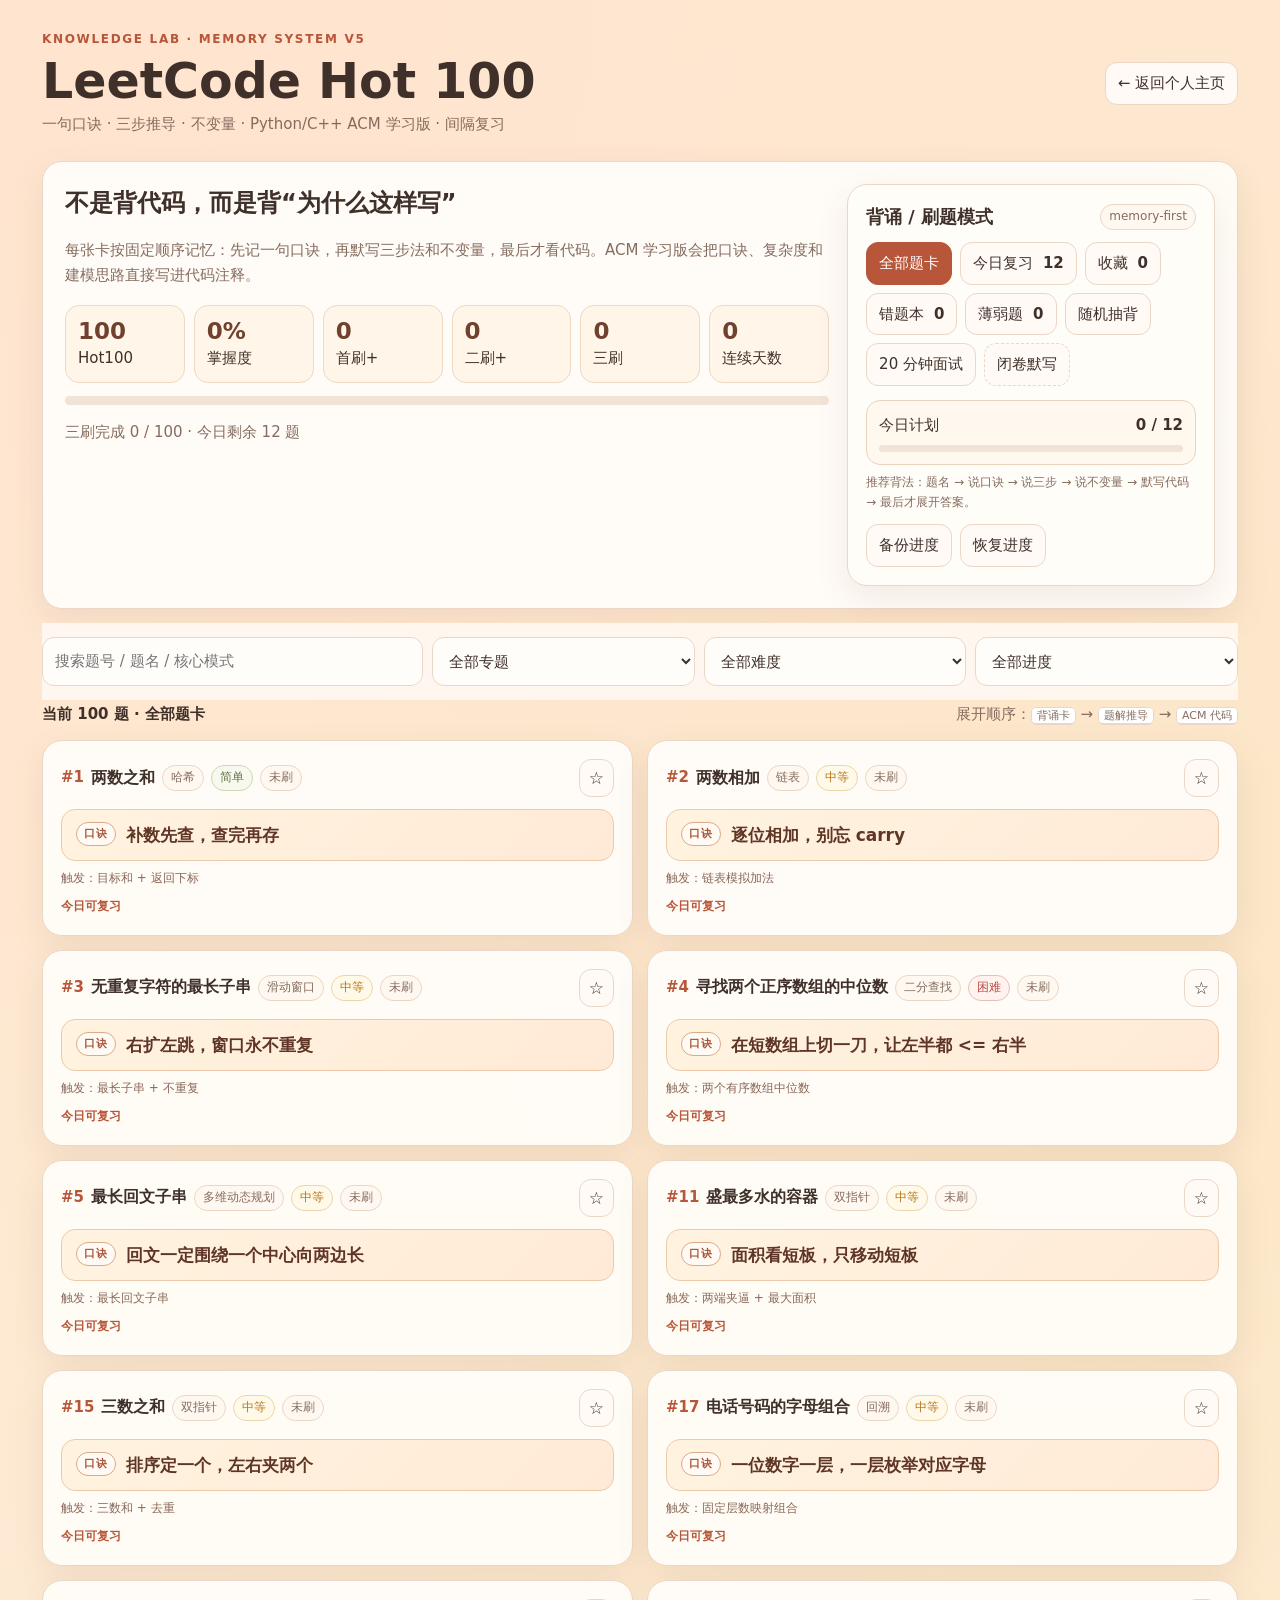
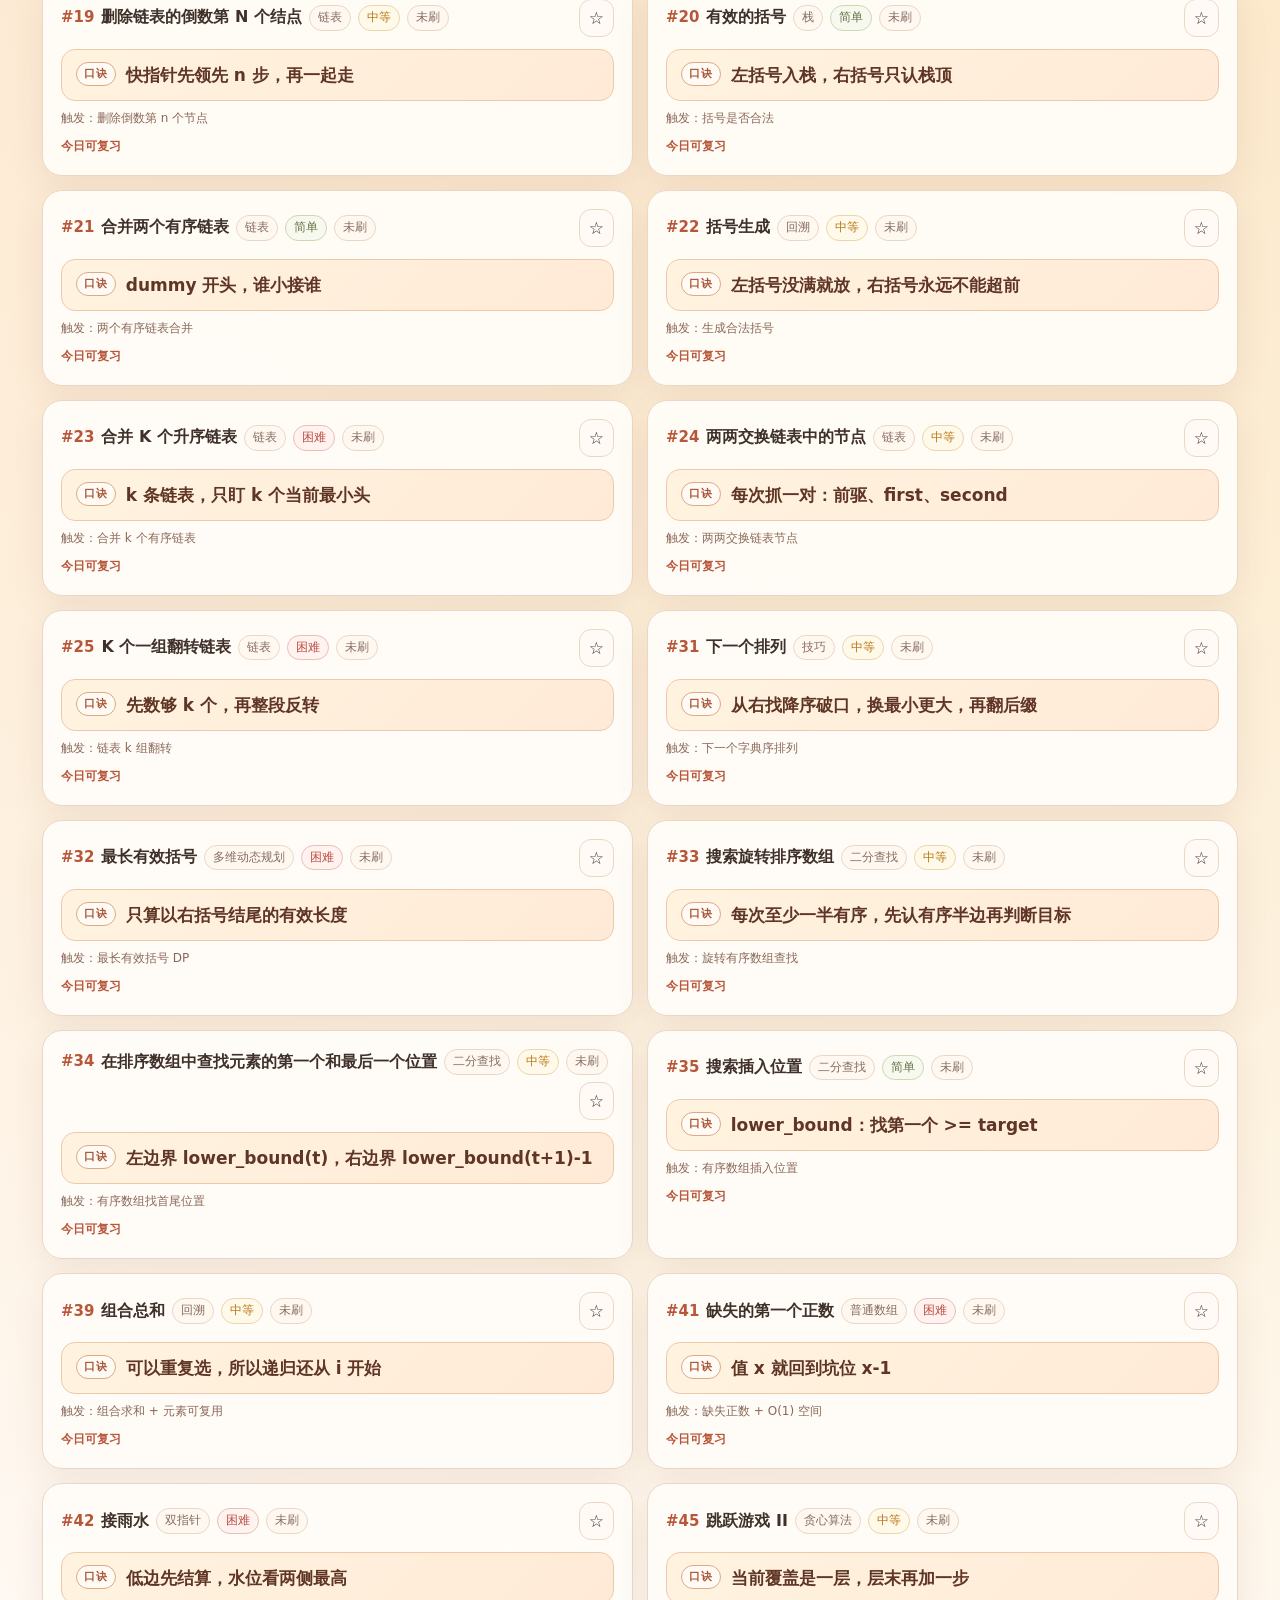
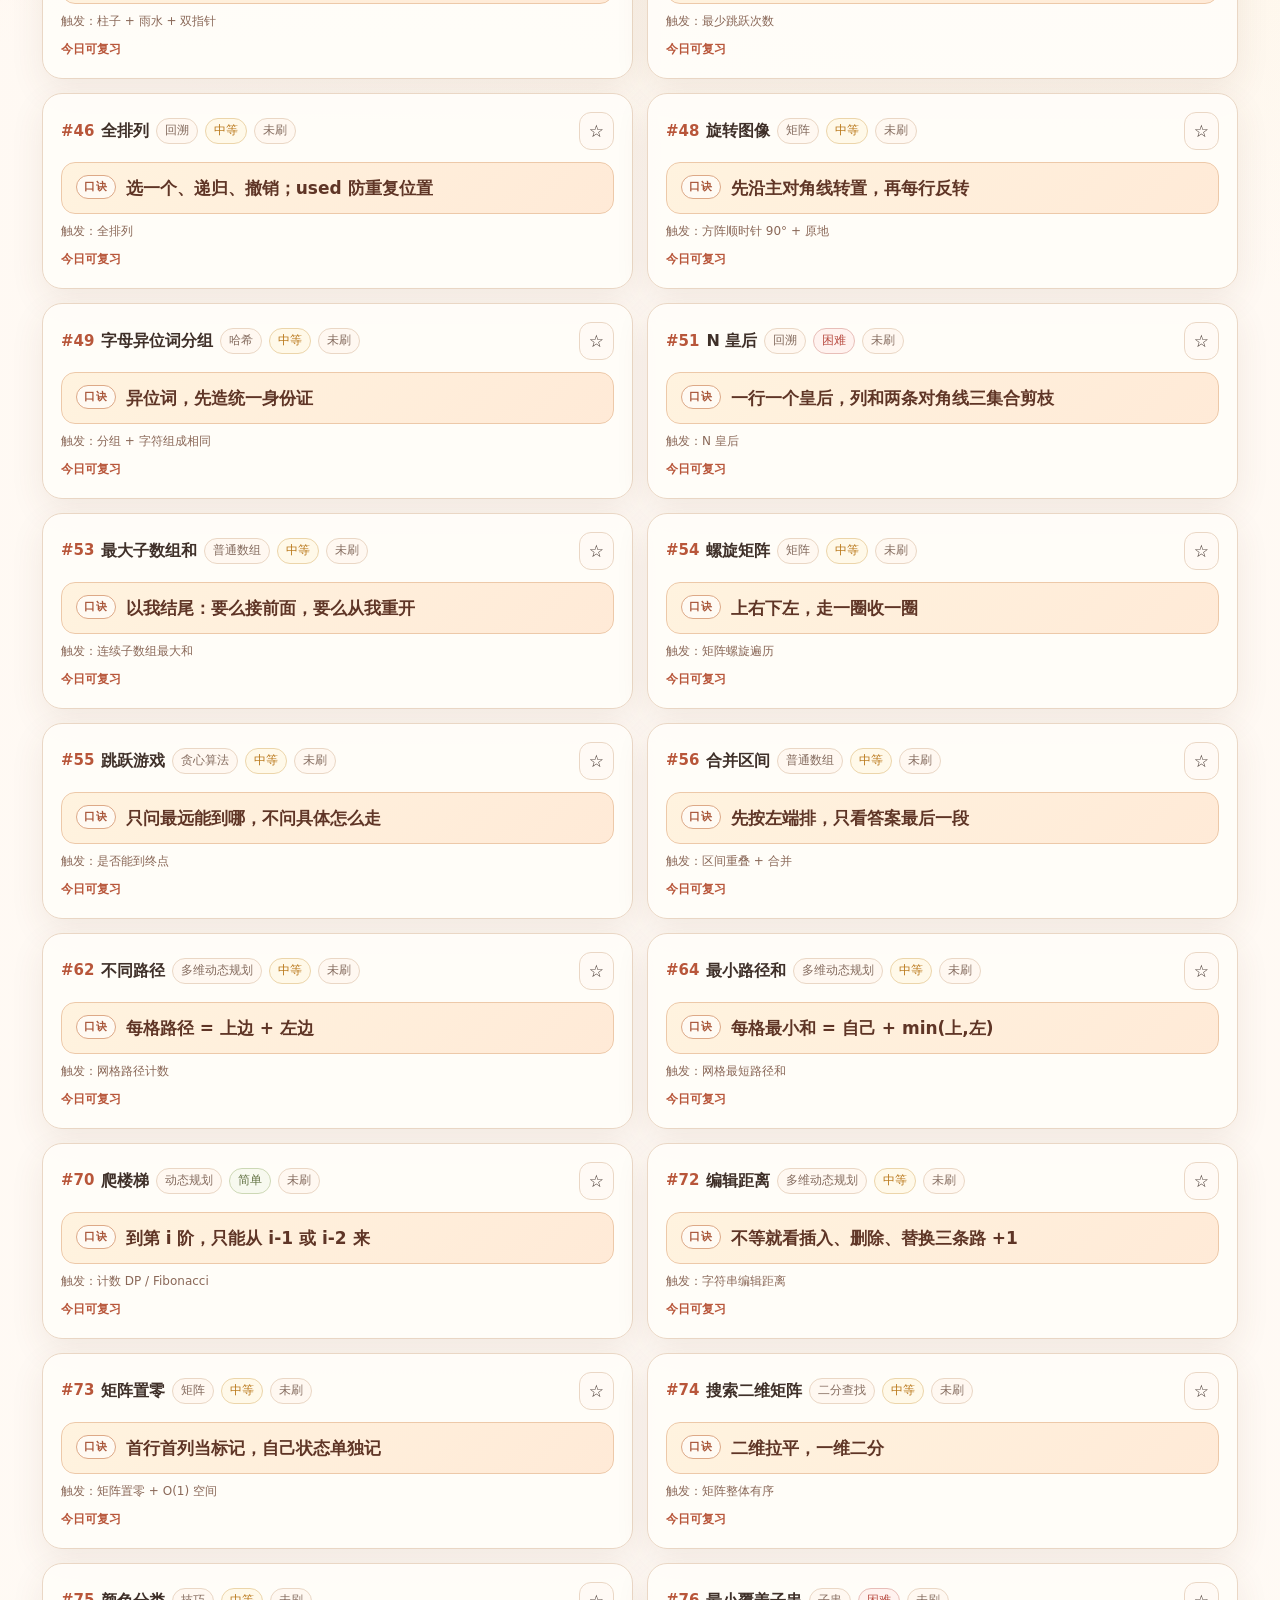
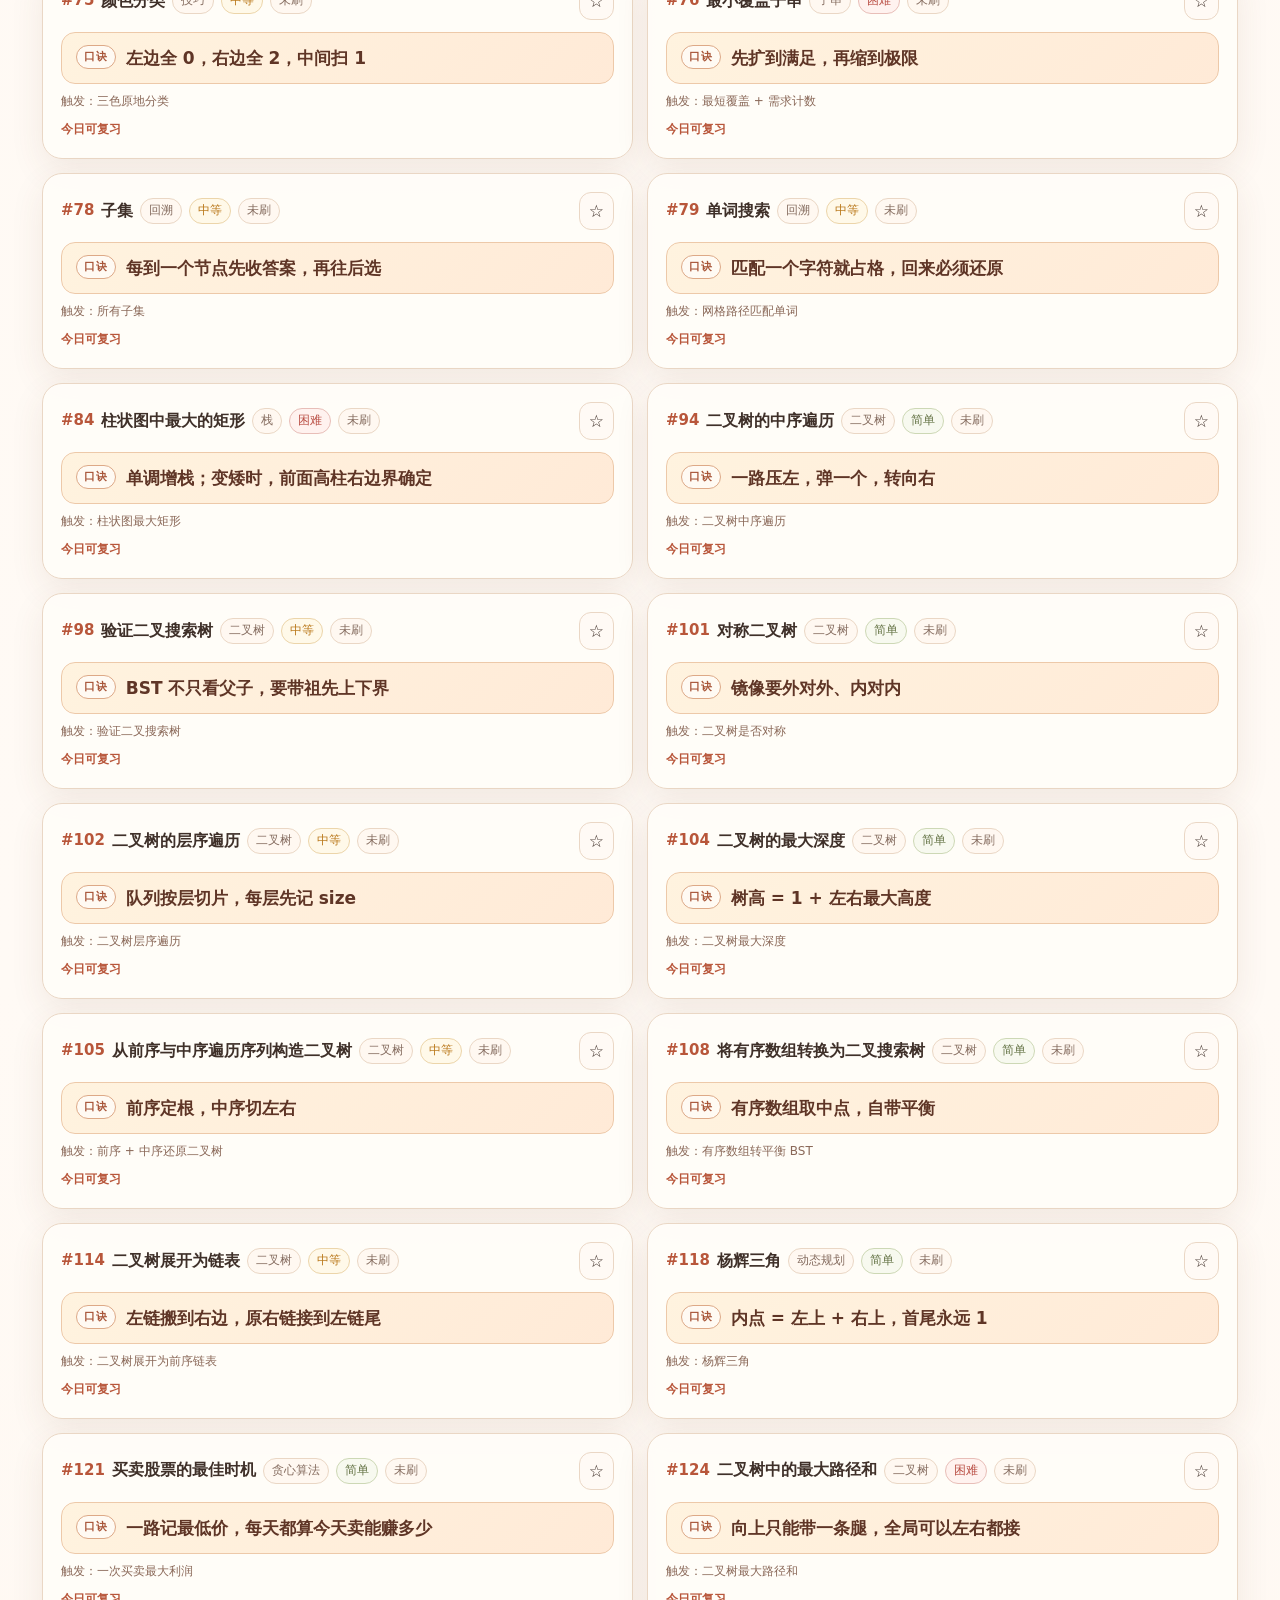
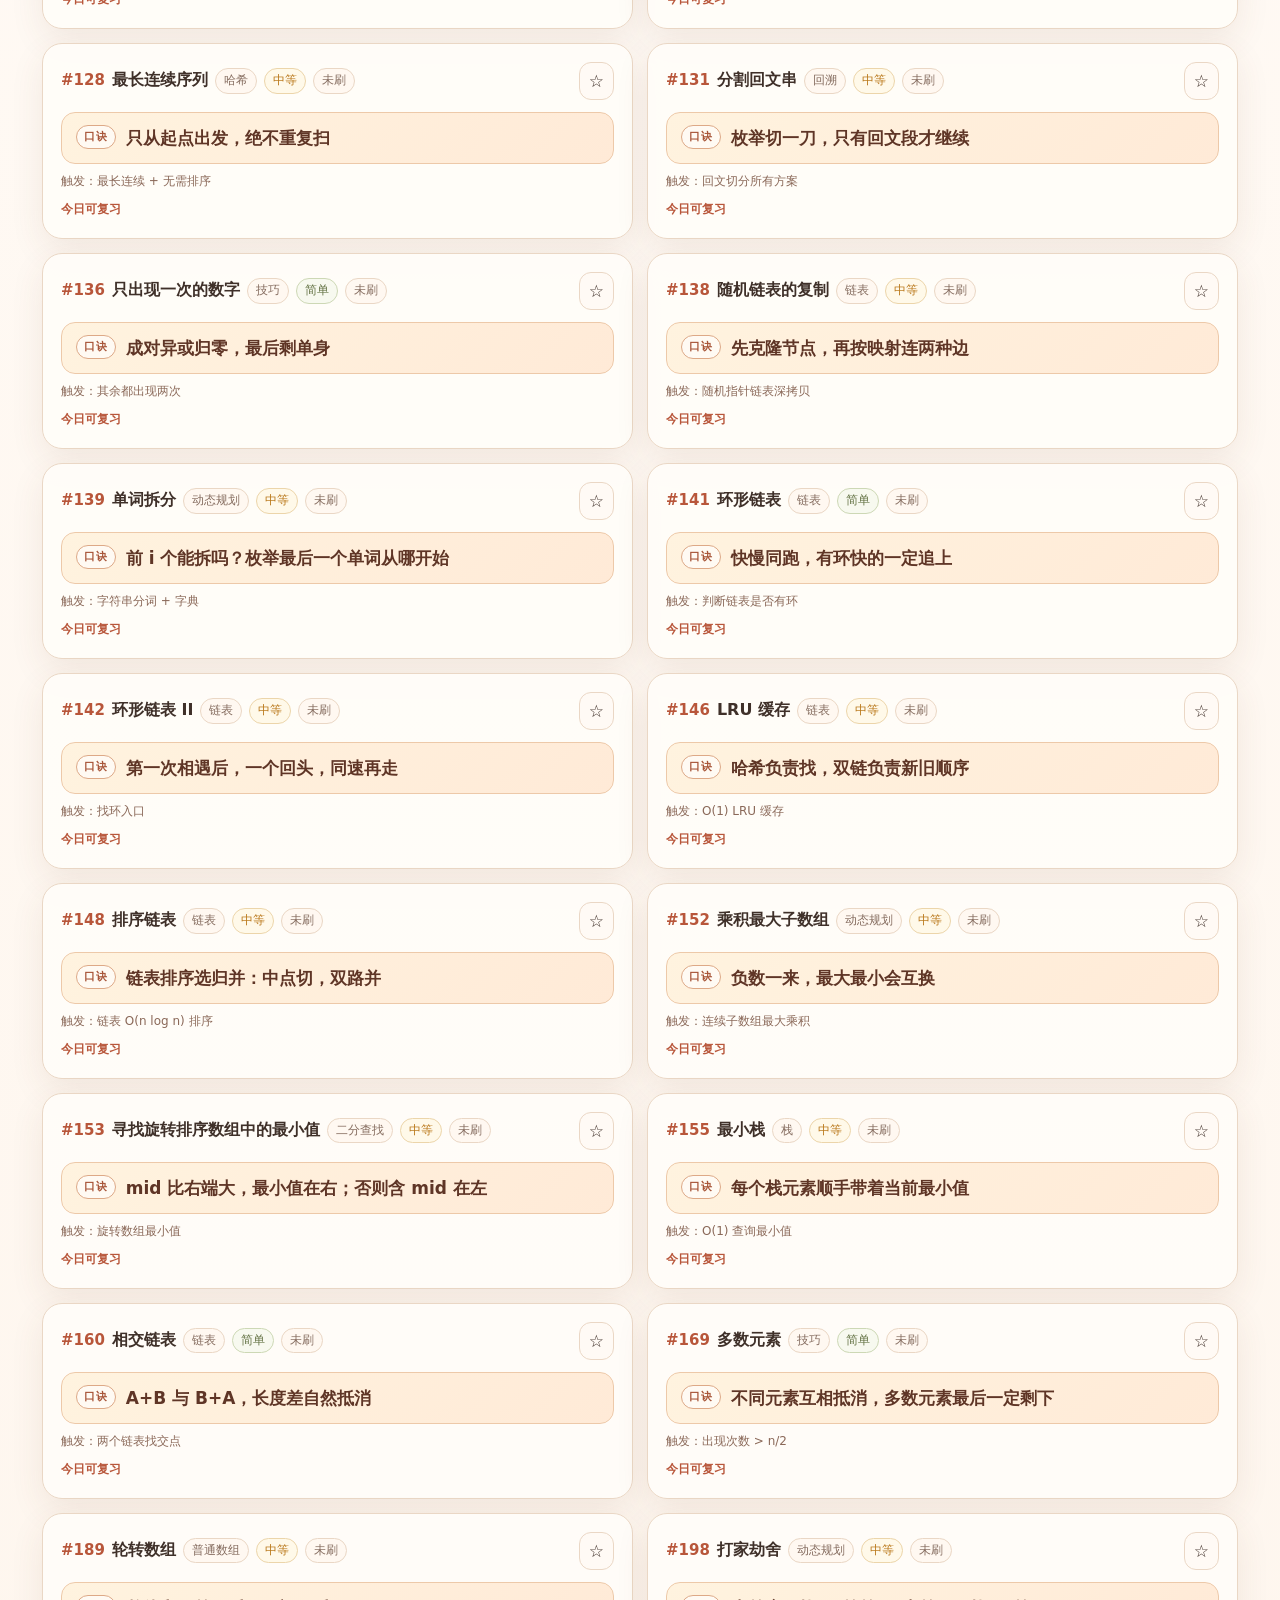
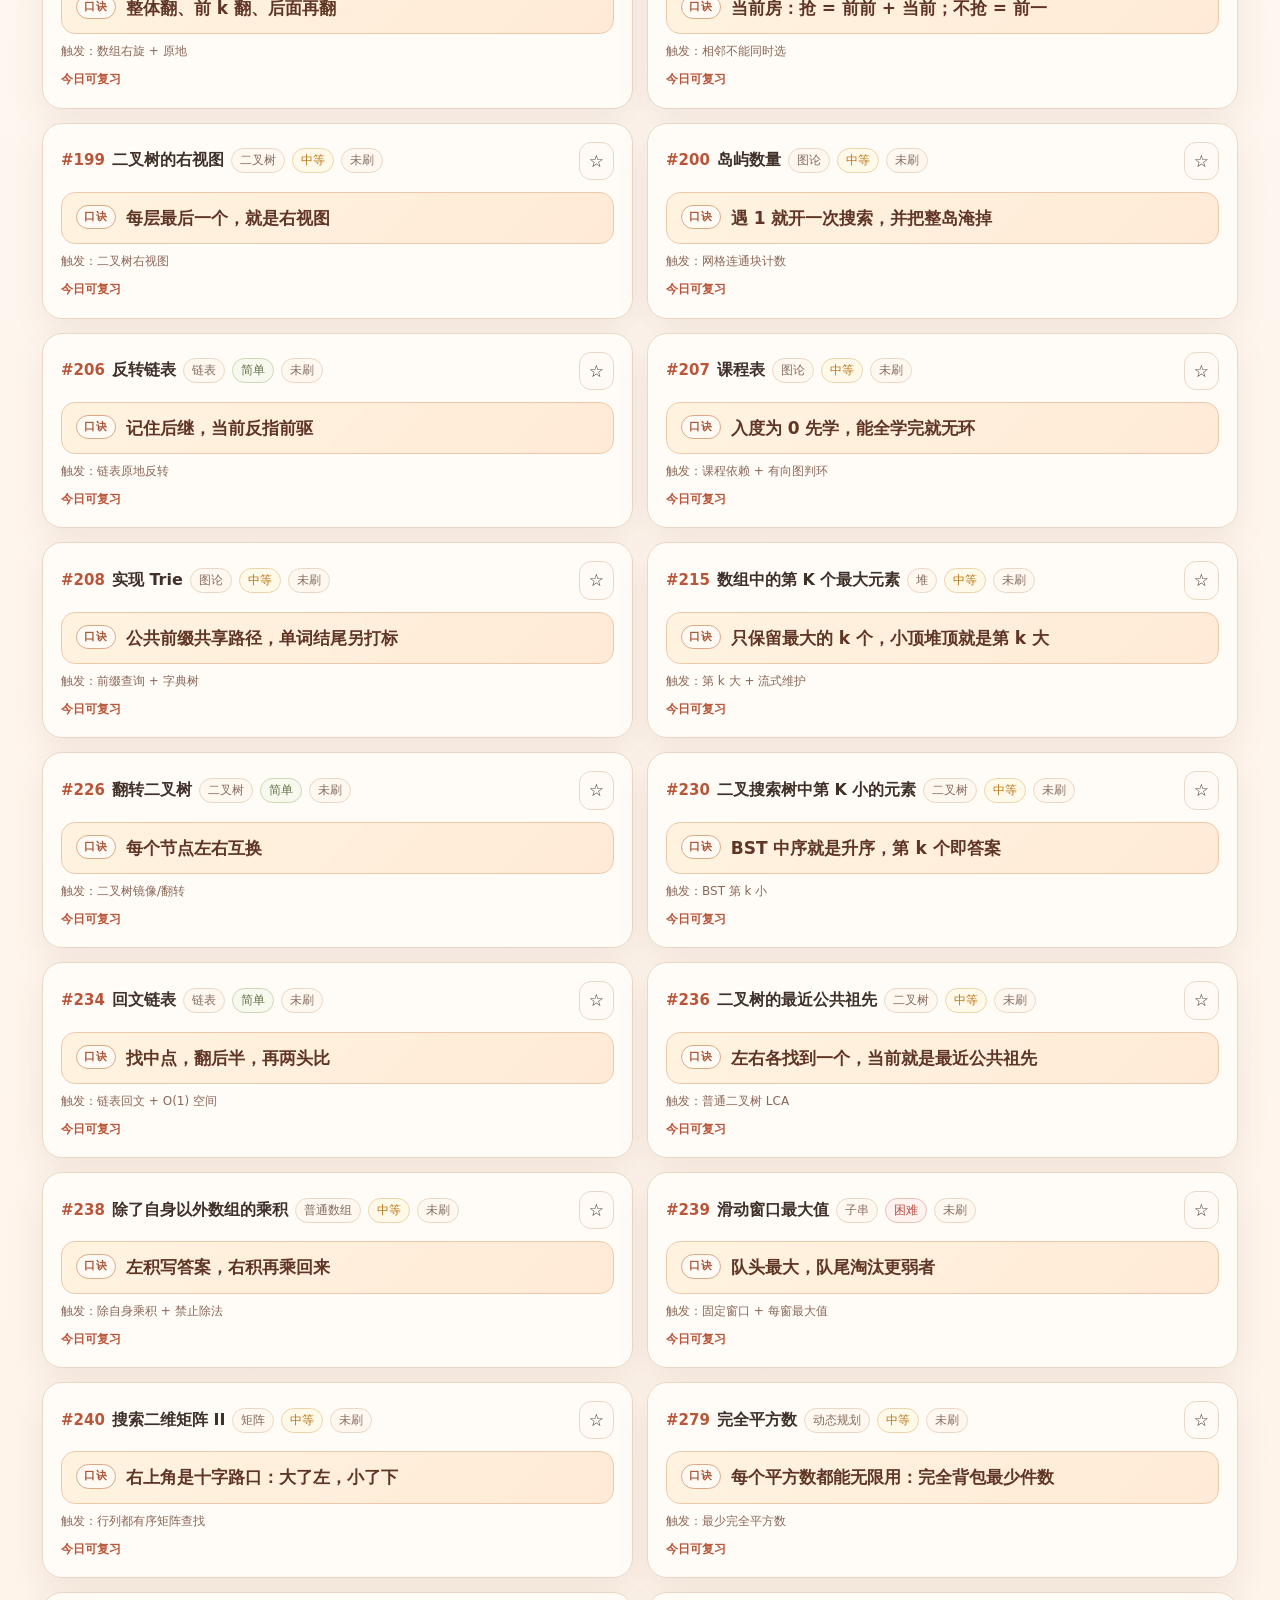
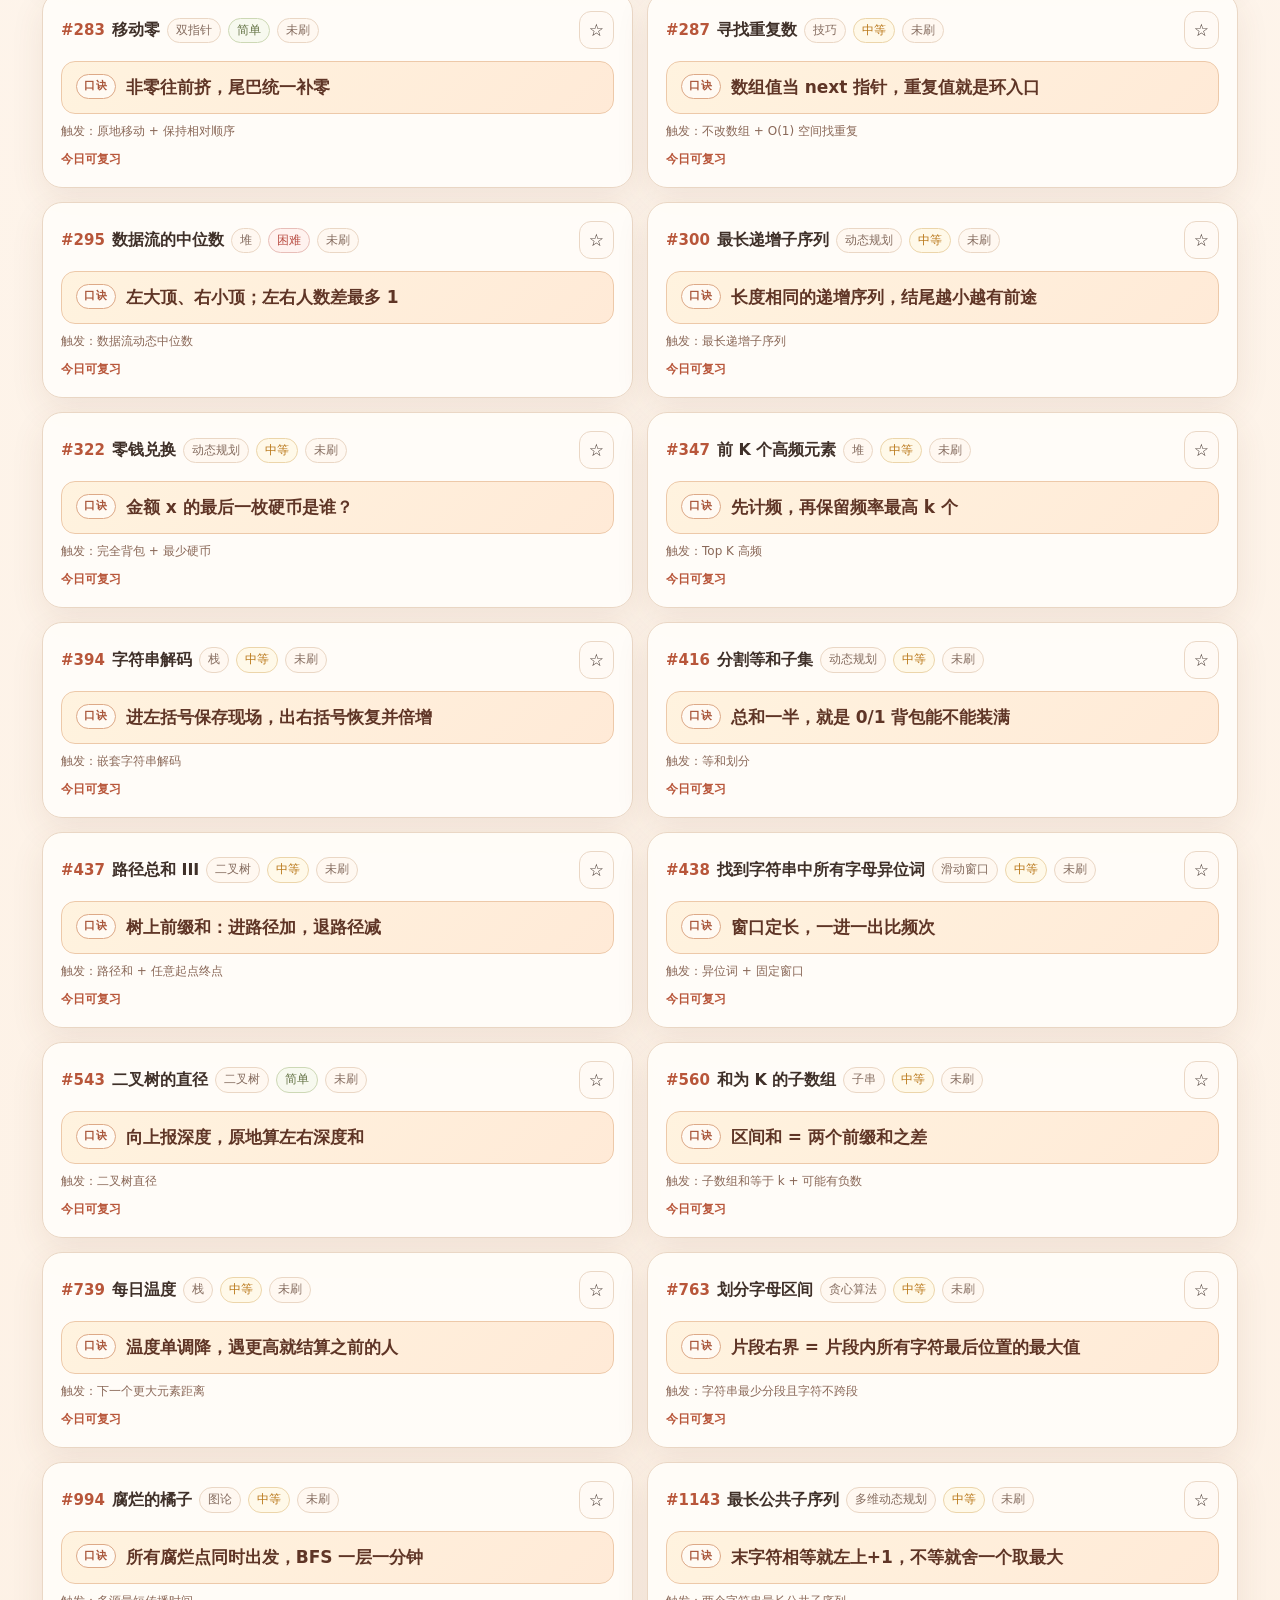
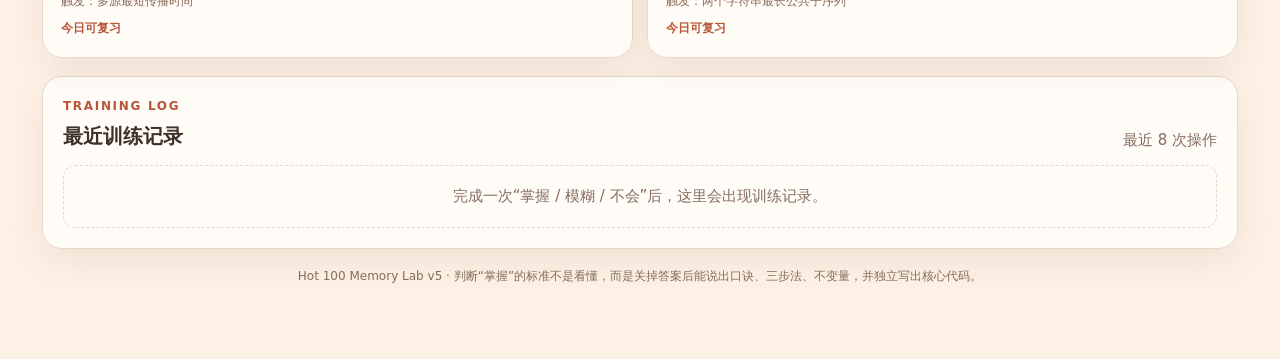
==== commit c276fec1: "feat: switch Hot100 page to memorization-first v5" ====
--- a/hot100/index.html
+++ b/hot100/index.html
@@ -3,18 +3,21 @@
 <head>
   <meta charset="utf-8">
   <meta name="viewport" content="width=device-width,initial-scale=1">
-  <meta name="description" content="LeetCode Hot 100 Practice Lab：Python/C++ 最小模板、今日复习、考试模式、错题与间隔复习。">
-  <title>Hot 100 Practice Lab</title>
+  <meta name="description" content="LeetCode Hot 100 Memory Lab：一句口诀、三步推导、不变量、Python/C++ ACM 学习版与间隔复习。">
+  <title>Hot 100 Memory Lab</title>
   <link rel="stylesheet" href="./styles.css">
+  <link rel="stylesheet" href="./memory-v5.css">
+  <script src="./data/memory-v5.js" defer></script>
   <script src="./app.js" defer></script>
+  <script src="./memory-ui-v5.js" defer></script>
 </head>
 <body>
   <div class="wrap">
     <header class="top">
       <div>
-        <div class="eyebrow">Knowledge Lab · Practice System v4</div>
+        <div class="eyebrow">Knowledge Lab · Memory System v5</div>
         <h1>LeetCode Hot 100</h1>
-        <div class="muted">Python + C++ 最小模板 · 今日复习 · 考试模式 · 错题与薄弱追踪</div>
+        <div class="muted">一句口诀 · 三步推导 · 不变量 · Python/C++ ACM 学习版 · 间隔复习</div>
       </div>
       <a class="back" href="../">← 返回个人主页</a>
     </header>
@@ -22,8 +25,8 @@
     <section class="hero">
       <div class="hero-grid">
         <div>
-          <h2>从“刷过”走到“长期能复现”</h2>
-          <p class="muted">100 道 Hot100 是主干。每次训练结果都会更新复习阶段、薄弱状态和下次复习日期；数据默认只保存在你的浏览器。</p>
+          <h2>不是背代码，而是背“为什么这样写”</h2>
+          <p class="muted">每张卡按固定顺序记忆：先记一句口诀，再默写三步法和不变量，最后才看代码。ACM 学习版会把口诀、复杂度和建模思路直接写进代码注释。</p>
           <div class="stats stats-v4">
             <div class="stat"><b id="total">0</b>Hot100</div>
             <div class="stat"><b id="mastery">0%</b>掌握度</div>
@@ -39,22 +42,22 @@
         </div>
 
         <aside class="practice-panel">
-          <div class="practice-title"><h3>刷题模式</h3><span class="tag">local-first</span></div>
+          <div class="practice-title"><h3>背诵 / 刷题模式</h3><span class="tag">memory-first</span></div>
           <div class="mode-row">
             <button type="button" class="mode-btn active" data-mode="all">全部题卡</button>
             <button type="button" class="mode-btn" data-mode="today">今日复习 <strong id="todayN">0</strong></button>
             <button type="button" class="mode-btn" data-mode="starred">收藏 <strong id="starN">0</strong></button>
             <button type="button" class="mode-btn" data-mode="mistake">错题本 <strong id="mistakeN">0</strong></button>
             <button type="button" class="mode-btn" data-mode="weak">薄弱题 <strong id="weakN">0</strong></button>
-            <button type="button" class="mode-btn" id="randomBtn">随机抽卡</button>
+            <button type="button" class="mode-btn" id="randomBtn">随机抽背</button>
             <button type="button" class="mode-btn" id="interviewBtn">20 分钟面试</button>
-            <button type="button" class="mode-btn exam-mode-btn" id="examBtn">考试模式</button>
+            <button type="button" class="mode-btn exam-mode-btn" id="examBtn">闭卷默写</button>
           </div>
           <div class="daily-progress">
             <div class="daily-title"><span>今日计划</span><b><span id="dailyDone">0</span> / <span id="dailyTotal">0</span></b></div>
             <div class="mini-progress"><span id="dailyBar" style="width:0"></span></div>
           </div>
-          <p class="card-note">推荐：先口述 → 独立写代码 → 再看模板与易错点 → 标记“掌握 / 模糊 / 不会”。</p>
+          <p class="card-note">推荐背法：题名 → 说口诀 → 说三步 → 说不变量 → 默写代码 → 最后才展开答案。</p>
           <div class="data-actions">
             <button type="button" class="ghost-btn" id="exportBtn">备份进度</button>
             <button type="button" class="ghost-btn" id="importBtn">恢复进度</button>
@@ -87,7 +90,7 @@
 
     <div class="result-summary">
       <strong id="resultCount">当前 0 题</strong>
-      <span class="muted">展开卡片可切换 <span class="kbd">Python</span> / <span class="kbd">C++</span></span>
+      <span class="muted">展开顺序：<span class="kbd">背诵卡</span> → <span class="kbd">题解推导</span> → <span class="kbd">ACM 代码</span></span>
     </div>
 
     <main id="grid" class="grid"></main>
@@ -100,7 +103,7 @@
       <div id="historyList" class="history-list"></div>
     </section>
 
-    <div class="footer-note">Hot 100 Practice Lab v4 · 复习状态、收藏、错题、训练记录和连续天数均保存在浏览器 localStorage，可手动备份为 JSON。</div>
+    <div class="footer-note">Hot 100 Memory Lab v5 · 判断“掌握”的标准不是看懂，而是关掉答案后能说出口诀、三步法、不变量，并独立写出核心代码。</div>
   </div>
 </body>
 </html>
--- a/hot100/styles.css
+++ b/hot100/styles.css
@@ -1 +1,196 @@
-:root{--bg:#fff8f1;--bg2:#fdf1e5;--panel:#fffdf9;--panel2:#fff5e9;--line:#ead7c5;--line-strong:#d9bda5;--text:#3f3029;--muted:#856c5f;--accent:#b8563a;--accent2:#d78632;--accent-soft:#f8dfce;--gold:#a66b16;--easy:#657446;--mid:#b97718;--hard:#b94d43;--code:#2e241f;--code-text:#f8eadc;--shadow:0 12px 34px rgba(116,72,44,.09)}*{box-sizing:border-box}html{scroll-behavior:smooth}body{margin:0;color:var(--text);font:15px/1.65 system-ui,-apple-system,"Segoe UI","Microsoft YaHei",sans-serif;background:radial-gradient(circle at 12% 0,#ffe4cf 0,transparent 28%),radial-gradient(circle at 92% 8%,#f9e9bd 0,transparent 24%),linear-gradient(180deg,var(--bg),#fffaf5 50%,var(--bg2));min-height:100vh}button,input,select{font:inherit}.wrap{max-width:1240px;margin:auto;padding:30px 22px 72px}.top{display:flex;justify-content:space-between;gap:18px;align-items:center}.eyebrow{font-size:12px;letter-spacing:.14em;text-transform:uppercase;color:var(--accent);font-weight:800}.top h1{margin:4px 0 2px;font-size:clamp(30px,4vw,49px);line-height:1.15}.muted{color:var(--muted)}a{color:var(--accent)}.back,.ghost-btn,.mode-btn,.tab-btn,.review-btn,.result-btn,.icon-btn,.copy-btn,.timer-btn{border:1px solid var(--line);background:#fffaf5;color:var(--text);border-radius:12px;min-height:40px;padding:8px 12px;cursor:pointer;transition:.15s ease;text-decoration:none}.back:hover,.ghost-btn:hover,.mode-btn:hover,.tab-btn:hover,.review-btn:hover,.result-btn:hover,.icon-btn:hover,.copy-btn:hover,.timer-btn:hover{border-color:var(--line-strong);background:#fff1e4}.hero,.card,.practice-panel,.timer-panel{background:rgba(255,253,249,.94);border:1px solid var(--line);border-radius:20px;box-shadow:var(--shadow)}.hero{margin:24px 0 14px;padding:22px}.hero-grid{display:grid;grid-template-columns:1.35fr .65fr;gap:18px;align-items:start}.hero h2{margin:0 0 5px;font-size:24px}.stats{display:grid;grid-template-columns:repeat(5,minmax(0,1fr));gap:9px;margin-top:17px}.stat{background:var(--panel2);border:1px solid #edd9c4;border-radius:14px;padding:12px}.stat b{font-size:23px;line-height:1.2;display:block;color:#70412f}.progress{height:9px;background:#f1e3d6;border-radius:99px;overflow:hidden;margin-top:13px}.progress span{height:100%;display:block;background:linear-gradient(90deg,var(--accent),#e39a43)}.practice-panel{padding:18px}.practice-title{display:flex;align-items:center;justify-content:space-between;gap:10px;margin-bottom:10px}.practice-title h3{margin:0}.mode-row{display:flex;gap:8px;flex-wrap:wrap}.mode-btn.active{background:var(--accent);border-color:var(--accent);color:white}.mode-btn strong{display:inline-block;margin-left:5px}.timer-panel{display:none;margin:0 0 14px;padding:14px 17px;align-items:center;justify-content:space-between;gap:14px}.timer-panel.show{display:flex}.timer-clock{font-variant-numeric:tabular-nums;font-size:28px;font-weight:850;color:var(--hard);letter-spacing:.04em}.timer-actions{display:flex;gap:7px;flex-wrap:wrap}.toolbar{position:sticky;top:0;z-index:4;background:rgba(255,248,241,.93);backdrop-filter:blur(12px);padding:14px 0;display:grid;grid-template-columns:1.45fr repeat(3,1fr);gap:9px}.toolbar input,.toolbar select{width:100%;background:#fffdf9;color:var(--text);border:1px solid var(--line);border-radius:12px;padding:11px 12px;outline:none}.toolbar input:focus,.toolbar select:focus{border-color:#d99b70;box-shadow:0 0 0 3px #f8dfce}.result-summary{display:flex;justify-content:space-between;gap:12px;align-items:center;margin:2px 0 13px;flex-wrap:wrap}.grid{display:grid;grid-template-columns:repeat(2,minmax(0,1fr));gap:14px}.card{overflow:hidden;transition:.18s ease}.card:hover{border-color:#dfbda2;transform:translateY(-1px)}.card.open{border-color:#d8aa86}.summary{padding:17px;cursor:pointer}.row{display:flex;gap:7px;align-items:center;flex-wrap:wrap}.row .spacer{flex:1}.num{font-weight:850;color:var(--accent)}.title{font-size:16px}.tag{font-size:12px;border:1px solid var(--line);background:#fff8f1;border-radius:99px;padding:2px 8px;color:var(--muted)}.tag.easy{color:var(--easy);border-color:#cdd8b5;background:#f7f9ef}.tag.mid{color:var(--mid);border-color:#ecd5aa;background:#fff9e9}.tag.hard{color:var(--hard);border-color:#e8beb8;background:#fff2ef}.tag.weak{color:#a34d35;background:#fbe8dd}.tag.mistake{color:#9a4b21;background:#fff0df}.core{margin:10px 0 0;color:#5c463b}.icon-btn{padding:4px 9px;min-height:34px;font-size:17px}.icon-btn.starred{background:#fff0c9;border-color:#e4b45b;color:#9a6411}.detail{display:none;padding:0 17px 18px}.card.open .detail{display:block}.tabs,.review,.outcomes,.code-tabs{display:flex;gap:7px;flex-wrap:wrap;margin:9px 0}.tab-btn.active,.review-btn.active,.code-lang.active{border-color:var(--accent);background:var(--accent-soft);color:#8f3f29;font-weight:750}.pane{display:none}.pane.active{display:block}.codebox{position:relative}.copy-btn{position:absolute;right:8px;top:8px;z-index:1;background:#4a3930;color:#fff5eb;border-color:#705448}pre{white-space:pre-wrap;background:var(--code);border:1px solid #4c3b32;padding:17px;border-radius:13px;overflow:auto;color:var(--code-text);font-size:13px;line-height:1.55}.section-label{font-size:12px;text-transform:uppercase;letter-spacing:.08em;font-weight:800;color:var(--muted);margin-top:13px}.outcomes{padding-top:9px;border-top:1px dashed var(--line)}.result-btn.good{border-color:#b9c795;background:#f5f8e8;color:#536735}.result-btn.fuzzy{border-color:#e5c27d;background:#fff7df;color:#966318}.result-btn.bad{border-color:#e2aa9f;background:#fff0ec;color:#a84338}.card-note{font-size:12px;color:var(--muted);margin-top:8px}.empty{grid-column:1/-1;text-align:center;padding:44px 20px;background:#fffaf5;border:1px dashed var(--line-strong);border-radius:18px;color:var(--muted)}.error{padding:14px;border:1px solid #dfaba4;background:#fff0ed;border-radius:12px;color:#9f4139}.due{color:var(--accent);font-weight:750}.kbd{font-size:11px;border:1px solid var(--line);border-bottom-width:2px;border-radius:5px;padding:1px 5px;background:white}.footer-note{margin-top:18px;color:var(--muted);font-size:12px;text-align:center}@media(max-width:950px){.hero-grid{grid-template-columns:1fr}.stats{grid-template-columns:repeat(3,1fr)}.grid{grid-template-columns:1fr}.toolbar{grid-template-columns:1fr 1fr}}@media(max-width:600px){.wrap{padding:20px 14px 55px}.top{align-items:flex-start;flex-direction:column}.stats{grid-template-columns:1fr 1fr}.toolbar{grid-template-columns:1fr}.timer-panel{align-items:flex-start;flex-direction:column}.mode-btn{flex:1 1 calc(50% - 8px)}.card:hover{transform:none}}+:root {
+  --bg: #fff8f1;
+  --bg2: #fdf1e5;
+  --panel: #fffdf9;
+  --panel2: #fff5e9;
+  --line: #ead7c5;
+  --line-strong: #d9bda5;
+  --text: #3f3029;
+  --muted: #856c5f;
+  --accent: #b8563a;
+  --accent2: #d78632;
+  --accent-soft: #f8dfce;
+  --easy: #657446;
+  --mid: #b97718;
+  --hard: #b94d43;
+  --code: #2e241f;
+  --code-text: #f8eadc;
+  --shadow: 0 12px 34px rgba(116, 72, 44, .09);
+}
+
+* { box-sizing: border-box; }
+html { scroll-behavior: smooth; }
+body {
+  margin: 0;
+  min-height: 100vh;
+  color: var(--text);
+  font: 15px/1.65 system-ui, -apple-system, "Segoe UI", "Microsoft YaHei", sans-serif;
+  background:
+    radial-gradient(circle at 12% 0, #ffe4cf 0, transparent 28%),
+    radial-gradient(circle at 92% 8%, #f9e9bd 0, transparent 24%),
+    linear-gradient(180deg, var(--bg), #fffaf5 50%, var(--bg2));
+}
+
+button, input, select { font: inherit; }
+button:focus-visible, input:focus-visible, select:focus-visible, a:focus-visible {
+  outline: 3px solid rgba(184, 86, 58, .24);
+  outline-offset: 2px;
+}
+
+.wrap { max-width: 1240px; margin: auto; padding: 30px 22px 72px; }
+.top { display: flex; justify-content: space-between; gap: 18px; align-items: center; }
+.eyebrow { font-size: 12px; letter-spacing: .14em; text-transform: uppercase; color: var(--accent); font-weight: 800; }
+.top h1 { margin: 4px 0 2px; font-size: clamp(30px, 4vw, 49px); line-height: 1.15; }
+.muted { color: var(--muted); }
+a { color: var(--accent); }
+
+.back, .ghost-btn, .mode-btn, .tab-btn, .review-btn, .result-btn, .icon-btn, .copy-btn, .timer-btn, .reveal-btn {
+  min-height: 40px;
+  padding: 8px 12px;
+  cursor: pointer;
+  color: var(--text);
+  text-decoration: none;
+  border: 1px solid var(--line);
+  border-radius: 12px;
+  background: #fffaf5;
+  transition: background .15s ease, border-color .15s ease, transform .15s ease;
+}
+.back:hover, .ghost-btn:hover, .mode-btn:hover, .tab-btn:hover, .review-btn:hover, .result-btn:hover, .icon-btn:hover, .copy-btn:hover, .timer-btn:hover, .reveal-btn:hover {
+  border-color: var(--line-strong);
+  background: #fff1e4;
+}
+
+.hero, .card, .practice-panel, .timer-panel, .history-panel {
+  border: 1px solid var(--line);
+  border-radius: 20px;
+  background: rgba(255, 253, 249, .94);
+  box-shadow: var(--shadow);
+}
+.hero { margin: 24px 0 14px; padding: 22px; }
+.hero-grid { display: grid; grid-template-columns: 1.35fr .65fr; gap: 18px; align-items: start; }
+.hero h2 { margin: 0 0 5px; font-size: 24px; }
+.stats { display: grid; grid-template-columns: repeat(6, minmax(0, 1fr)); gap: 9px; margin-top: 17px; }
+.stat { padding: 12px; border: 1px solid #edd9c4; border-radius: 14px; background: var(--panel2); }
+.stat b { display: block; color: #70412f; font-size: 23px; line-height: 1.2; }
+.progress, .mini-progress { overflow: hidden; border-radius: 99px; background: #f1e3d6; }
+.progress { height: 9px; margin-top: 13px; }
+.progress span, .mini-progress span { display: block; height: 100%; background: linear-gradient(90deg, var(--accent), #e39a43); }
+
+.practice-panel { padding: 18px; }
+.practice-title { display: flex; align-items: center; justify-content: space-between; gap: 10px; margin-bottom: 10px; }
+.practice-title h3 { margin: 0; }
+.mode-row { display: flex; gap: 8px; flex-wrap: wrap; }
+.mode-btn.active { color: white; border-color: var(--accent); background: var(--accent); }
+.mode-btn strong { display: inline-block; margin-left: 5px; }
+.exam-mode-btn { border-style: dashed; }
+.daily-progress { margin-top: 14px; padding: 12px; border: 1px solid #ead3bd; border-radius: 14px; background: #fff8ef; }
+.daily-title { display: flex; justify-content: space-between; gap: 12px; margin-bottom: 7px; }
+.mini-progress { height: 7px; }
+.data-actions { display: flex; gap: 8px; flex-wrap: wrap; margin-top: 12px; }
+.warning { margin-top: 10px; padding: 10px 12px; border: 1px solid #e7bc82; border-radius: 10px; color: #85591d; background: #fff5df; }
+
+.timer-panel { display: none; margin: 0 0 14px; padding: 14px 17px; align-items: center; justify-content: space-between; gap: 14px; }
+.timer-panel.show { display: flex; }
+.timer-clock { color: var(--hard); font-size: 28px; font-weight: 850; letter-spacing: .04em; font-variant-numeric: tabular-nums; }
+.timer-actions { display: flex; gap: 7px; flex-wrap: wrap; }
+
+.toolbar {
+  position: sticky;
+  top: 0;
+  z-index: 4;
+  display: grid;
+  grid-template-columns: 1.45fr repeat(3, 1fr);
+  gap: 9px;
+  padding: 14px 0;
+  background: rgba(255, 248, 241, .93);
+  backdrop-filter: blur(12px);
+}
+.toolbar input, .toolbar select {
+  width: 100%;
+  padding: 11px 12px;
+  color: var(--text);
+  border: 1px solid var(--line);
+  border-radius: 12px;
+  outline: none;
+  background: #fffdf9;
+}
+.toolbar input:focus, .toolbar select:focus { border-color: #d99b70; box-shadow: 0 0 0 3px #f8dfce; }
+.sr-only { position: absolute; width: 1px; height: 1px; padding: 0; margin: -1px; overflow: hidden; clip: rect(0, 0, 0, 0); white-space: nowrap; border: 0; }
+
+.result-summary { display: flex; justify-content: space-between; gap: 12px; align-items: center; flex-wrap: wrap; margin: 2px 0 13px; }
+.grid { display: grid; grid-template-columns: repeat(2, minmax(0, 1fr)); gap: 14px; }
+.card { overflow: hidden; transition: transform .18s ease, border-color .18s ease; }
+.card:hover { border-color: #dfbda2; transform: translateY(-1px); }
+.card.open { border-color: #d8aa86; }
+.card.exam-locked { border-color: #d9ae72; }
+.summary { padding: 17px; cursor: pointer; }
+.row { display: flex; gap: 7px; align-items: center; flex-wrap: wrap; }
+.row .spacer { flex: 1; }
+.num { color: var(--accent); font-weight: 850; }
+.title { font-size: 16px; }
+.tag { padding: 2px 8px; color: var(--muted); font-size: 12px; border: 1px solid var(--line); border-radius: 99px; background: #fff8f1; }
+.tag.easy { color: var(--easy); border-color: #cdd8b5; background: #f7f9ef; }
+.tag.mid { color: var(--mid); border-color: #ecd5aa; background: #fff9e9; }
+.tag.hard { color: var(--hard); border-color: #e8beb8; background: #fff2ef; }
+.tag.weak { color: #a34d35; background: #fbe8dd; }
+.tag.mistake { color: #9a4b21; background: #fff0df; }
+.core { margin: 10px 0 0; color: #5c463b; }
+.icon-btn { min-height: 34px; padding: 4px 9px; font-size: 17px; }
+.icon-btn.starred { color: #9a6411; border-color: #e4b45b; background: #fff0c9; }
+.detail { display: none; padding: 0 17px 18px; }
+.card.open .detail { display: block; }
+.tabs, .review, .outcomes { display: flex; gap: 7px; flex-wrap: wrap; margin: 9px 0; }
+.tab-btn.active, .review-btn.active { color: #8f3f29; border-color: var(--accent); background: var(--accent-soft); font-weight: 750; }
+.pane { display: none; }
+.pane.active { display: block; }
+.codebox { position: relative; }
+.copy-btn { position: absolute; top: 8px; right: 8px; z-index: 1; color: #fff5eb; border-color: #705448; background: #4a3930; }
+pre { overflow: auto; padding: 17px; color: var(--code-text); font-size: 13px; line-height: 1.55; white-space: pre-wrap; border: 1px solid #4c3b32; border-radius: 13px; background: var(--code); }
+.section-label { margin-top: 13px; color: var(--muted); font-size: 12px; font-weight: 800; letter-spacing: .08em; text-transform: uppercase; }
+.outcomes { padding-top: 9px; border-top: 1px dashed var(--line); }
+.result-btn.good { color: #536735; border-color: #b9c795; background: #f5f8e8; }
+.result-btn.fuzzy { color: #966318; border-color: #e5c27d; background: #fff7df; }
+.result-btn.bad { color: #a84338; border-color: #e2aa9f; background: #fff0ec; }
+.card-note { margin-top: 8px; color: var(--muted); font-size: 12px; }
+.due { color: var(--accent); font-weight: 750; }
+.kbd { padding: 1px 5px; font-size: 11px; border: 1px solid var(--line); border-bottom-width: 2px; border-radius: 5px; background: white; }
+.empty { grid-column: 1 / -1; padding: 44px 20px; color: var(--muted); text-align: center; border: 1px dashed var(--line-strong); border-radius: 18px; background: #fffaf5; }
+.error { padding: 14px; color: #9f4139; border: 1px solid #dfaba4; border-radius: 12px; background: #fff0ed; }
+
+.exam-guard { display: grid; grid-template-columns: auto 1fr auto; gap: 14px; align-items: center; padding: 16px; border: 1px dashed #d9ae72; border-radius: 14px; background: #fff7e8; }
+.exam-guard p { margin: 4px 0 0; color: var(--muted); }
+.exam-icon { display: grid; width: 42px; height: 42px; place-items: center; color: #8b5b23; font-size: 24px; border-radius: 50%; background: #ffe4b8; }
+.reveal-btn { color: white; border-color: var(--accent); background: var(--accent); }
+
+.history-panel { margin-top: 18px; padding: 20px; }
+.history-head { display: flex; justify-content: space-between; gap: 16px; align-items: end; margin-bottom: 12px; }
+.history-head h2 { margin: 3px 0 0; font-size: 20px; }
+.history-list { display: grid; grid-template-columns: repeat(2, minmax(0, 1fr)); gap: 8px; }
+.history-item { display: flex; justify-content: space-between; gap: 10px; align-items: center; padding: 10px 12px; color: var(--text); text-align: left; border: 1px solid var(--line); border-radius: 12px; background: #fffaf5; cursor: pointer; }
+.history-item:hover { border-color: var(--line-strong); background: #fff3e7; }
+.history-item span { min-width: 0; display: grid; }
+.history-item b { overflow: hidden; text-overflow: ellipsis; white-space: nowrap; }
+.history-item small { color: var(--muted); }
+.history-item em { flex: 0 0 auto; color: var(--accent); font-size: 12px; font-style: normal; font-weight: 750; }
+.history-empty { grid-column: 1 / -1; padding: 18px; color: var(--muted); text-align: center; border: 1px dashed var(--line); border-radius: 12px; }
+.footer-note { margin-top: 18px; color: var(--muted); font-size: 12px; text-align: center; }
+
+@media (max-width: 1050px) {
+  .stats { grid-template-columns: repeat(3, 1fr); }
+}
+@media (max-width: 950px) {
+  .hero-grid { grid-template-columns: 1fr; }
+  .grid, .history-list { grid-template-columns: 1fr; }
+  .toolbar { grid-template-columns: 1fr 1fr; }
+}
+@media (max-width: 600px) {
+  .wrap { padding: 20px 14px 55px; }
+  .top { align-items: flex-start; flex-direction: column; }
+  .stats { grid-template-columns: 1fr 1fr; }
+  .toolbar { grid-template-columns: 1fr; }
+  .timer-panel, .history-head { align-items: flex-start; flex-direction: column; }
+  .mode-btn { flex: 1 1 calc(50% - 8px); }
+  .card:hover { transform: none; }
+  .exam-guard { grid-template-columns: 1fr; }
+  .exam-icon { display: none; }
+}
--- a/hot100/memory-v5.css
+++ b/hot100/memory-v5.css
@@ -0,0 +1 @@
+.memory-card .summary{padding:18px}.summary-memory{display:flex;align-items:flex-start;gap:10px;margin-top:12px;padding:12px 14px;border-radius:14px;background:linear-gradient(135deg,#fff3df,#ffead7);border:1px solid #edc9a9}.summary-memory span{flex:0 0 auto;font-size:11px;font-weight:850;letter-spacing:.08em;color:#a75336;border:1px solid #dda987;border-radius:999px;padding:2px 7px;background:#fffaf3}.summary-memory b{font-size:17px;line-height:1.55;color:#5f3526}.summary-trigger{margin-top:8px;font-size:12px;color:#8a6858}.memory-deck{margin:2px 0 18px;padding:19px;border:1px solid #e5c2a5;border-radius:18px;background:linear-gradient(160deg,#fffaf3,#fff0df 62%,#fce7cf);box-shadow:inset 0 1px 0 rgba(255,255,255,.8)}.memory-topline{display:flex;align-items:center;justify-content:space-between;gap:10px;flex-wrap:wrap}.memory-label{font-size:11px;font-weight:900;letter-spacing:.09em;text-transform:uppercase;color:#a45136}.memory-trigger{font-size:12px;color:#8a6959;border-radius:999px;background:#fff8f0;border:1px solid #e8ccb5;padding:4px 9px}.memory-mantra{margin:12px 0 18px;font-size:clamp(21px,2.5vw,29px);font-weight:900;line-height:1.35;color:#603523;letter-spacing:.01em}.memory-section{padding-top:14px;border-top:1px dashed #e4c4aa}.memory-steps{display:grid;gap:9px;margin:11px 0 2px;padding-left:24px}.memory-steps li{padding:9px 12px;border:1px solid #ead1bc;border-radius:12px;background:rgba(255,253,248,.75);color:#5a4237}.memory-two-col{display:grid;grid-template-columns:1.5fr .8fr;gap:10px;margin-top:12px}.memory-callout{padding:13px 14px;border-radius:13px;border:1px solid #e5c6ae;background:#fffaf4}.memory-callout span{font-size:11px;font-weight:850;letter-spacing:.06em;color:#a45035}.memory-callout p{margin:6px 0 0}.invariant-box{border-left:4px solid #b85b3b}.complexity-box{border-left:4px solid #c38a31}.acm-box{margin-top:10px;border-left:4px solid #9b694d}.recall-box{margin-top:12px;border:1px solid #dcb99d;border-radius:13px;background:#fff8ee;overflow:hidden}.recall-box summary{cursor:pointer;font-weight:800;color:#7b402b;padding:11px 13px}.recall-box ol{margin:0;padding:0 32px 8px}.recall-box li{margin:6px 0}.recall-tip{margin:0;padding:9px 13px;background:#f8e5d4;color:#875e4c;font-size:12px}.v5-tabs{margin-top:15px;padding-top:14px;border-top:1px solid #ead4c1}.solution-story{display:grid;gap:10px}.solution-story section{padding:14px 15px;border:1px solid #ead5c3;border-radius:14px;background:#fffaf5}.solution-story h4{margin:0 0 7px;color:#81452f;font-size:14px}.solution-story p{margin:5px 0}.solution-story ol{margin:6px 0 0;padding-left:22px}.solution-story li{margin:6px 0}.solution-oral{color:#75584a}.pitfall-card{padding:10px 12px;border-radius:10px;background:#fff0eb;border-left:4px solid #c95d4f;color:#7f3c35}.solution-story blockquote{margin:4px 0 0;padding:11px 13px;border-left:4px solid #d08d3a;background:#fff5df;border-radius:0 10px 10px 0;color:#66462e}.acm-note{display:flex;justify-content:space-between;gap:10px;align-items:flex-start;margin:8px 0 10px;padding:10px 12px;border:1px solid #dfbea3;border-radius:12px;background:#fff7ea}.acm-note b{color:#78412e;white-space:nowrap}.acm-note span{font-size:12px;color:#7d6254}.study-codebox pre{max-height:620px;white-space:pre;overflow:auto;tab-size:4}.raw-template{margin-top:11px;border:1px dashed #d9bba3;border-radius:12px;background:#fffaf5}.raw-template summary{cursor:pointer;padding:10px 12px;font-weight:750;color:#8a5b45}.raw-template .codebox{margin:0 10px 10px}.link-study{padding:14px;border:1px solid #ead5c3;border-radius:14px;background:#fffaf5}.link-study p{margin:6px 0}.memory-card .outcomes{margin-top:10px}.memory-card .result-btn.good::first-letter,.memory-card .result-btn.fuzzy::first-letter,.memory-card .result-btn.bad::first-letter{font-weight:900}@media(max-width:760px){.memory-two-col{grid-template-columns:1fr}.memory-topline{align-items:flex-start;flex-direction:column}.acm-note{flex-direction:column}.memory-mantra{font-size:22px}.study-codebox pre{max-height:none;font-size:12px}}
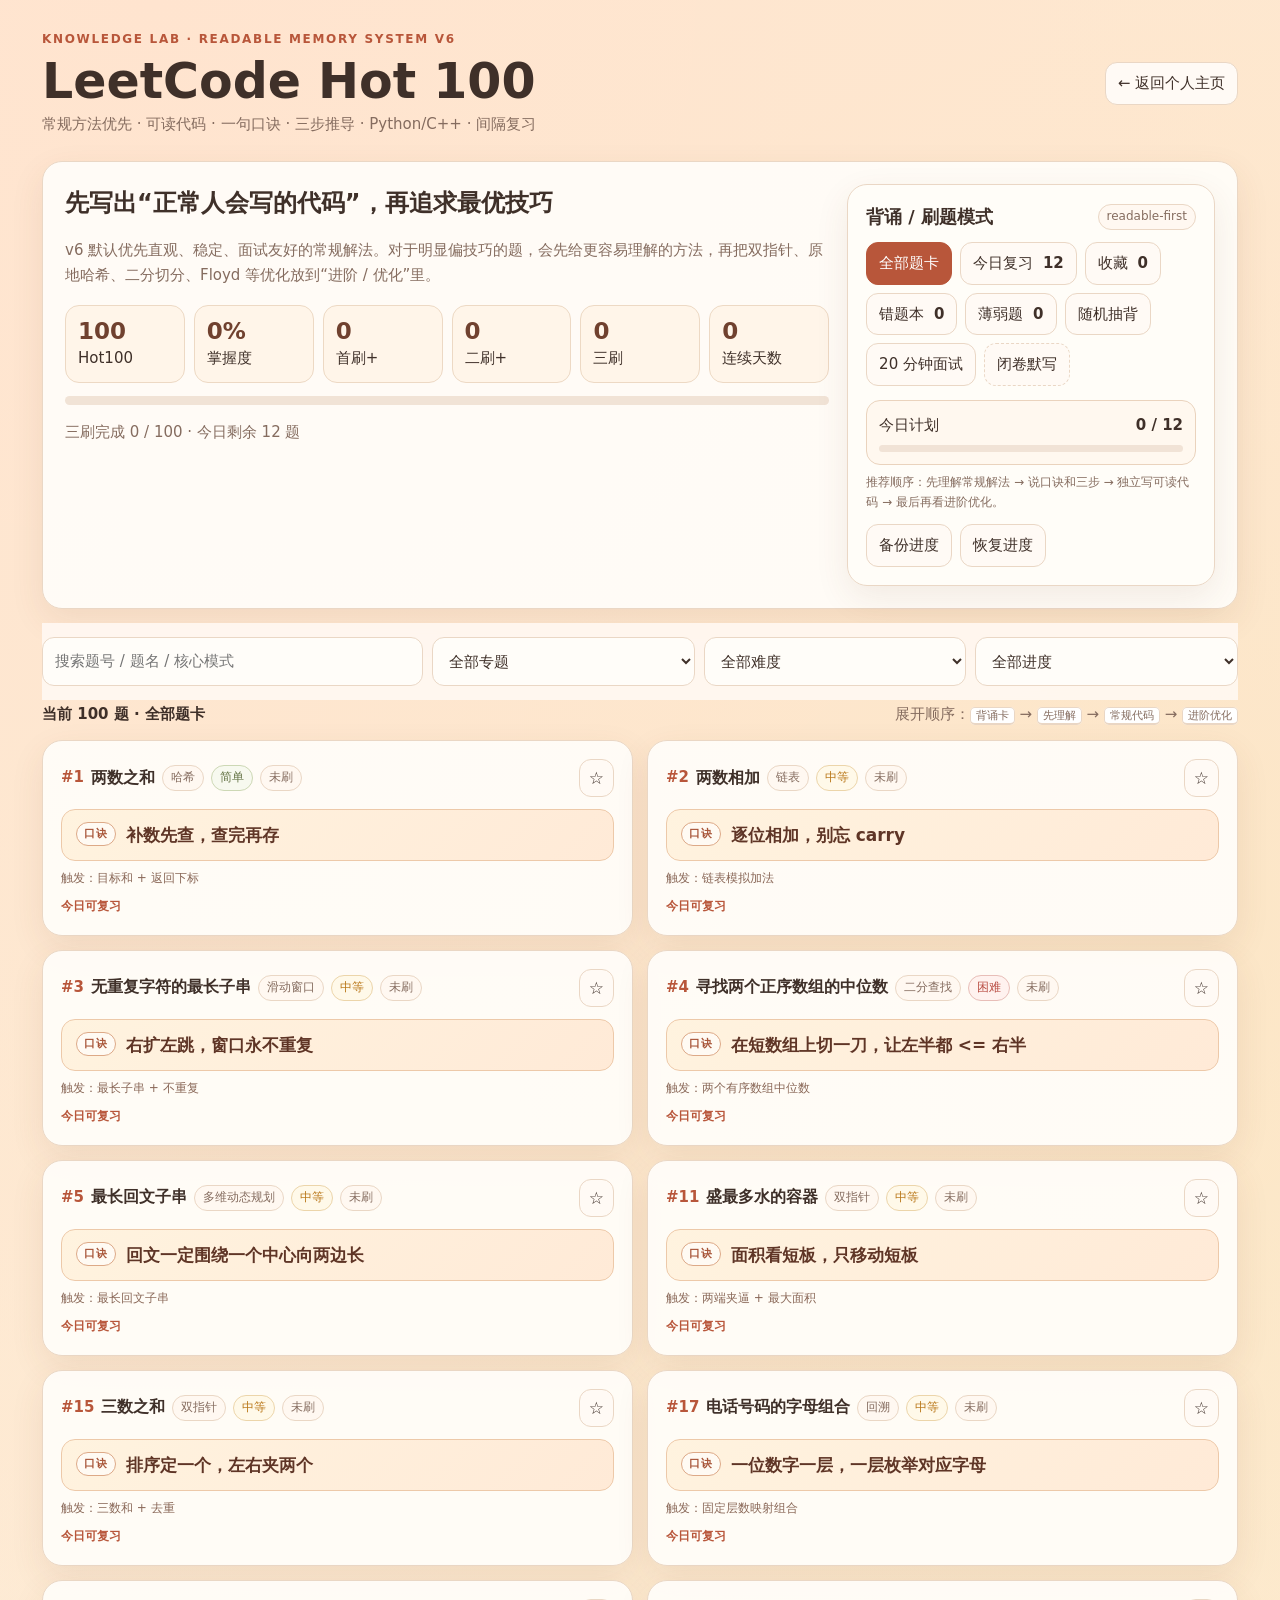
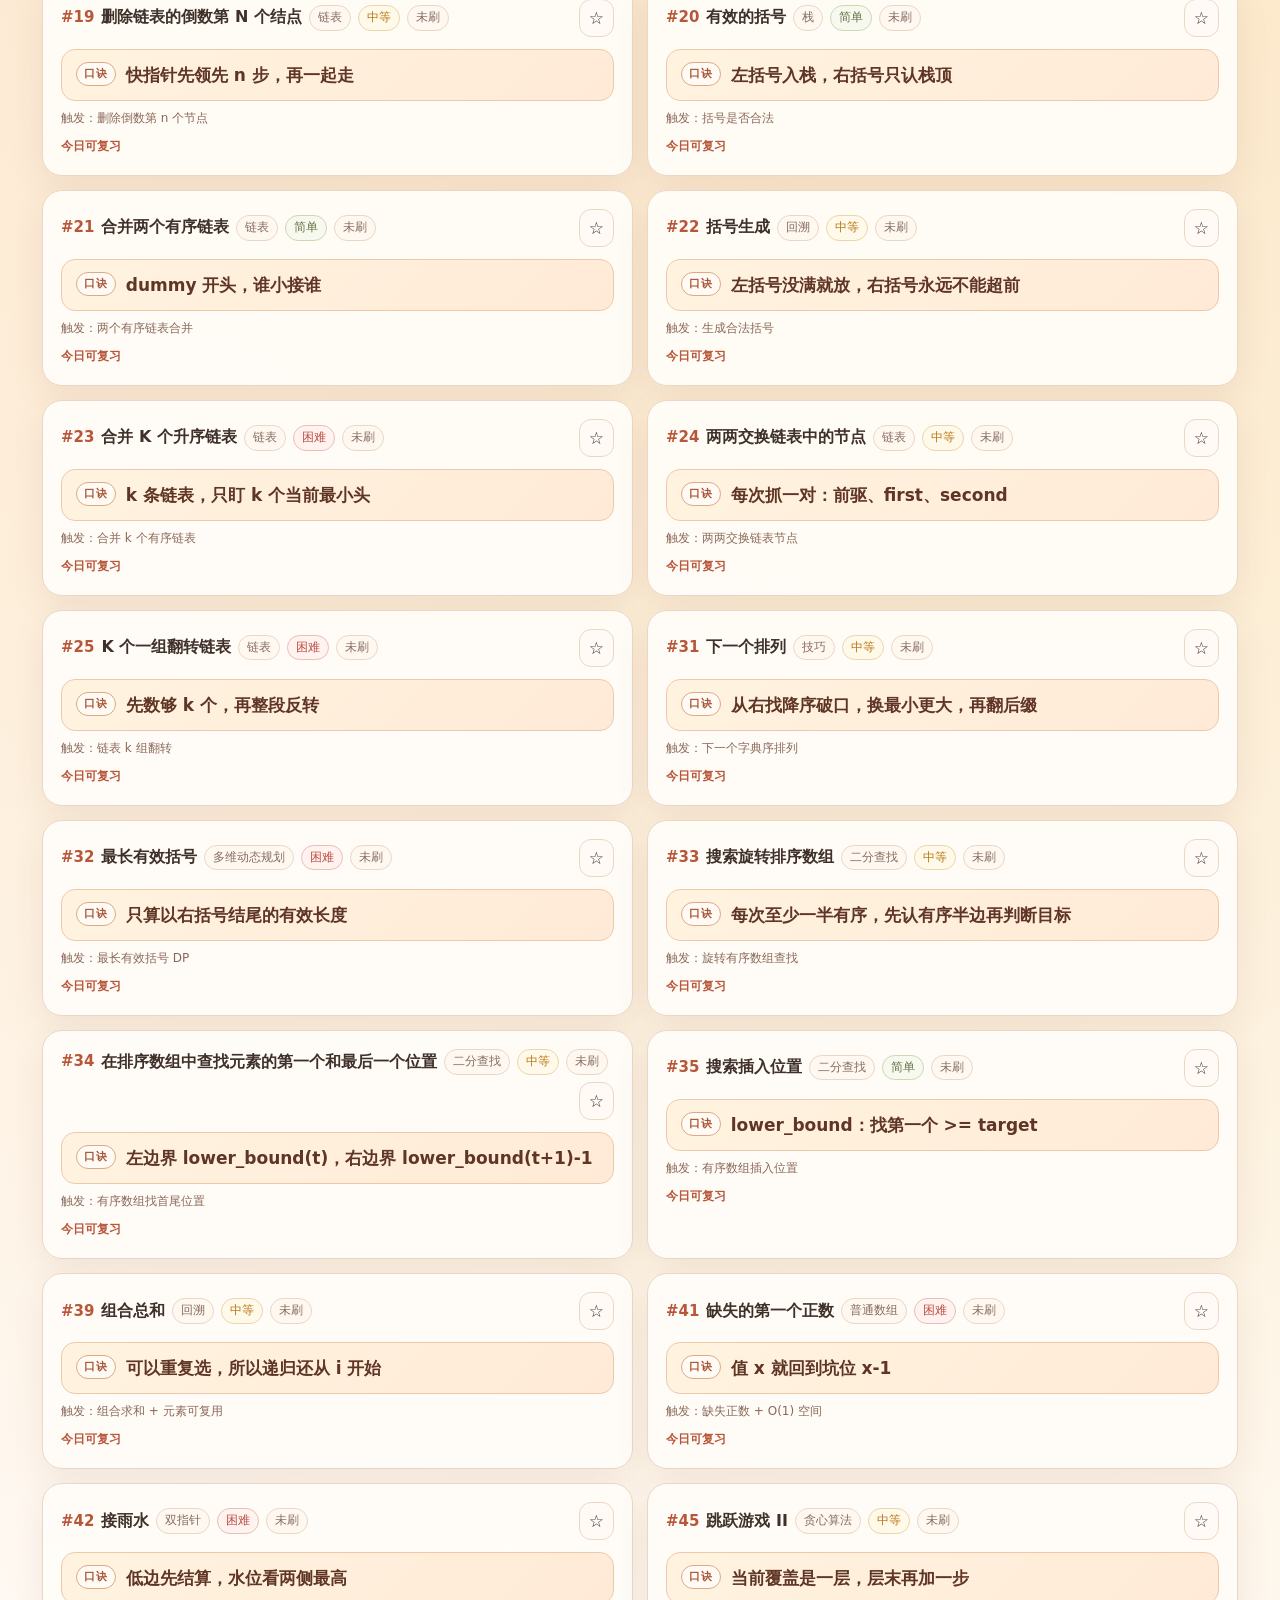
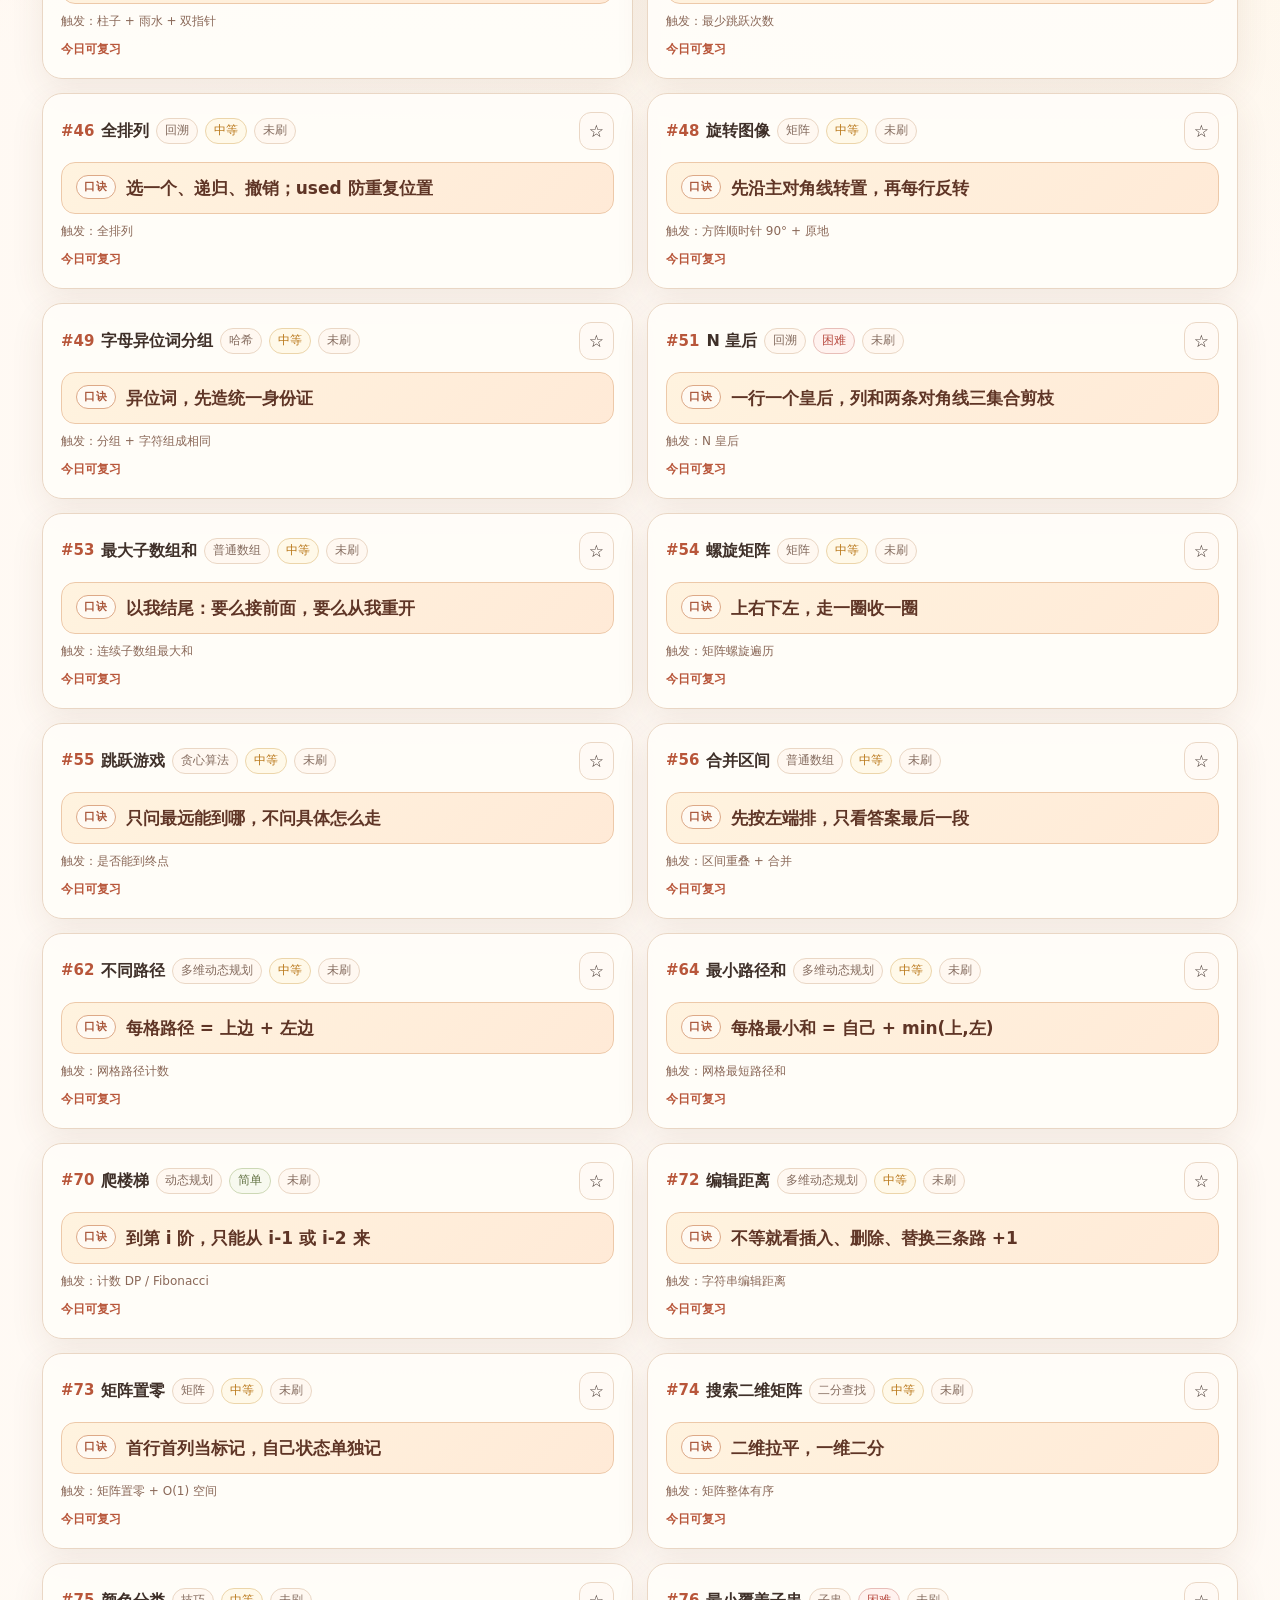
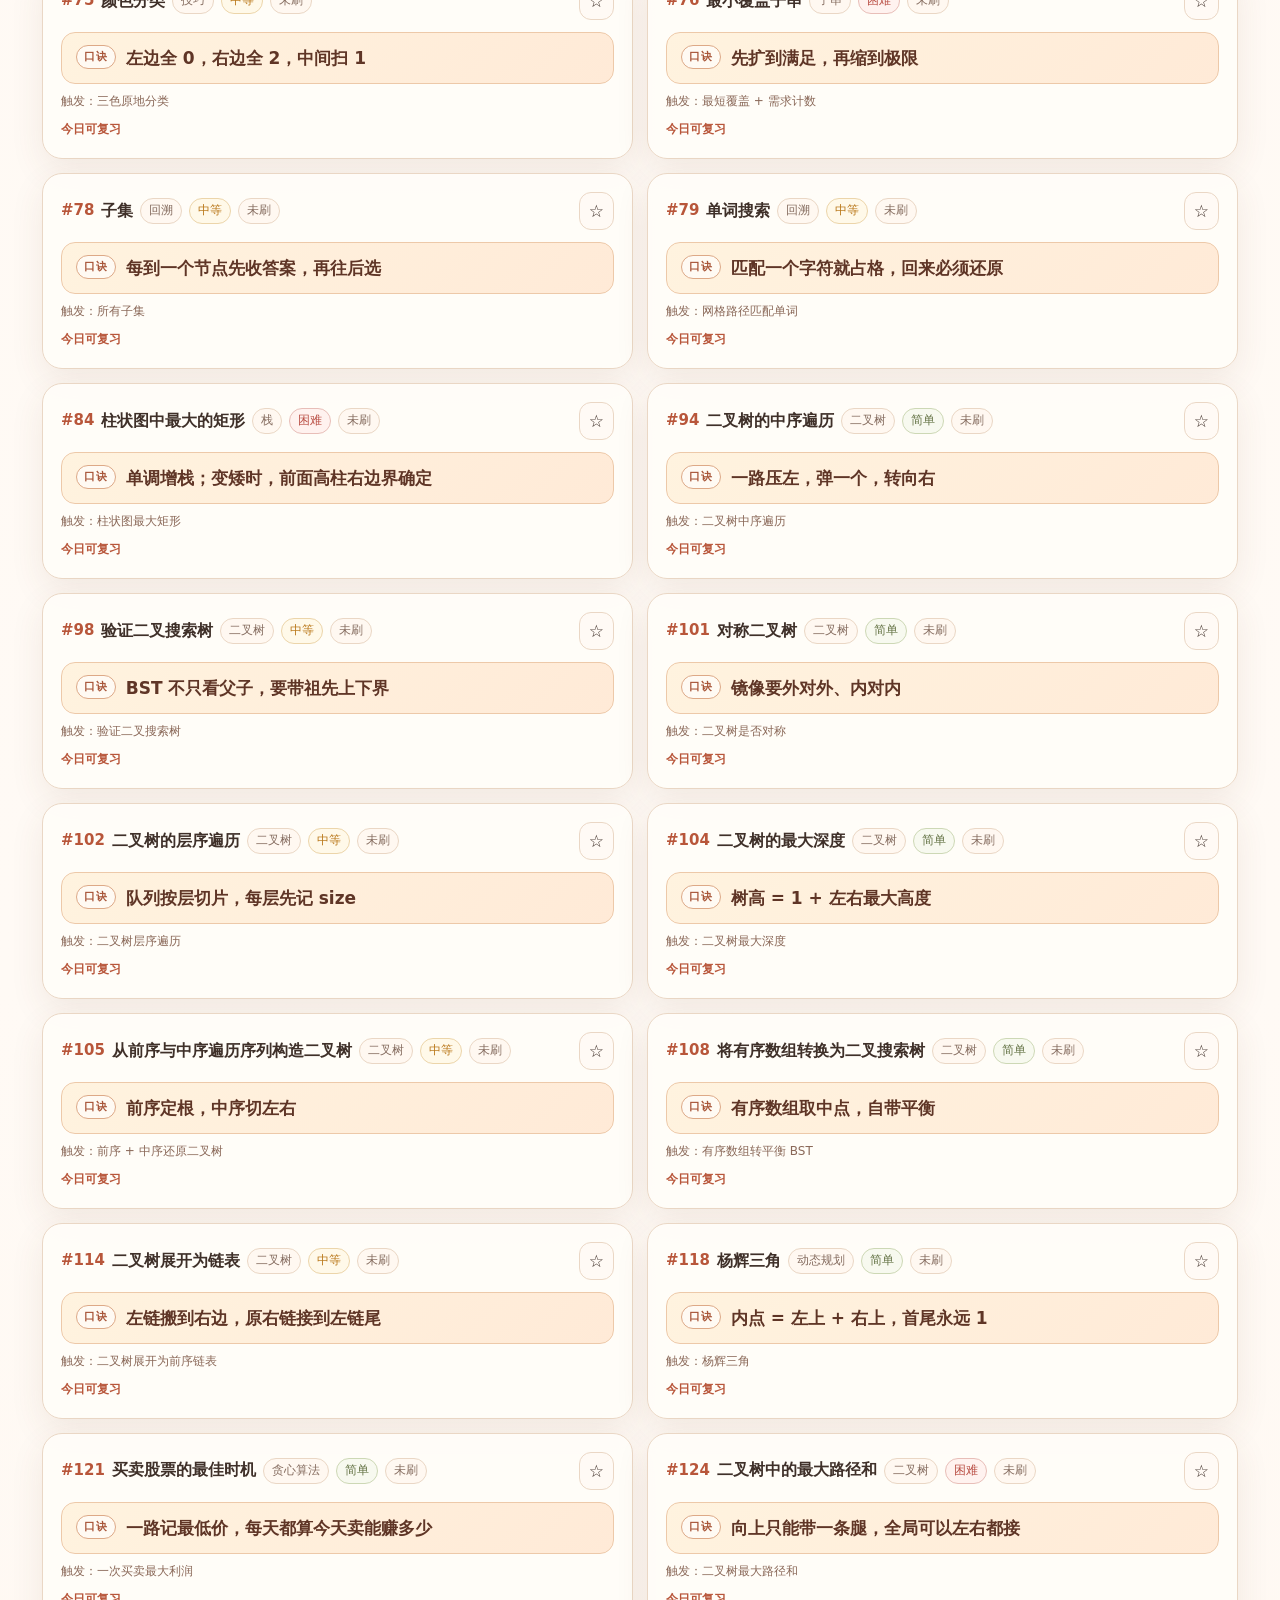
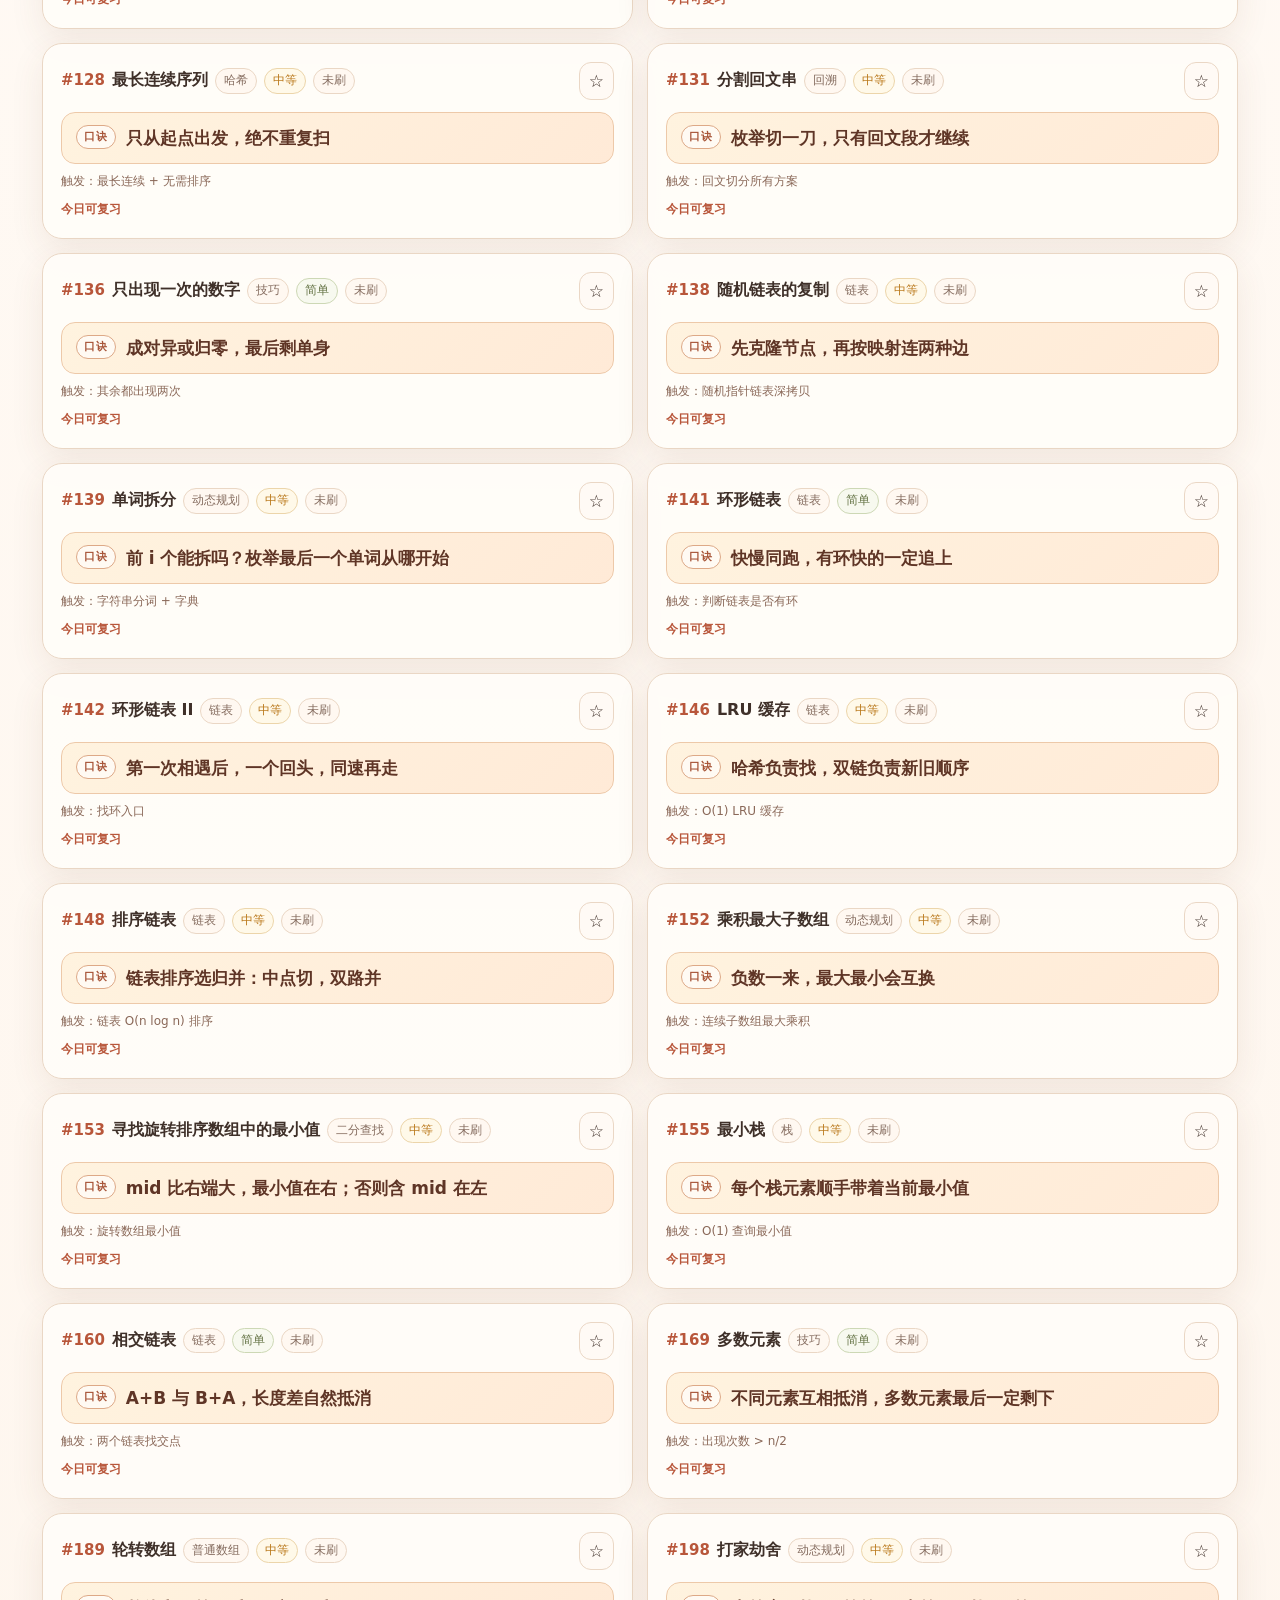
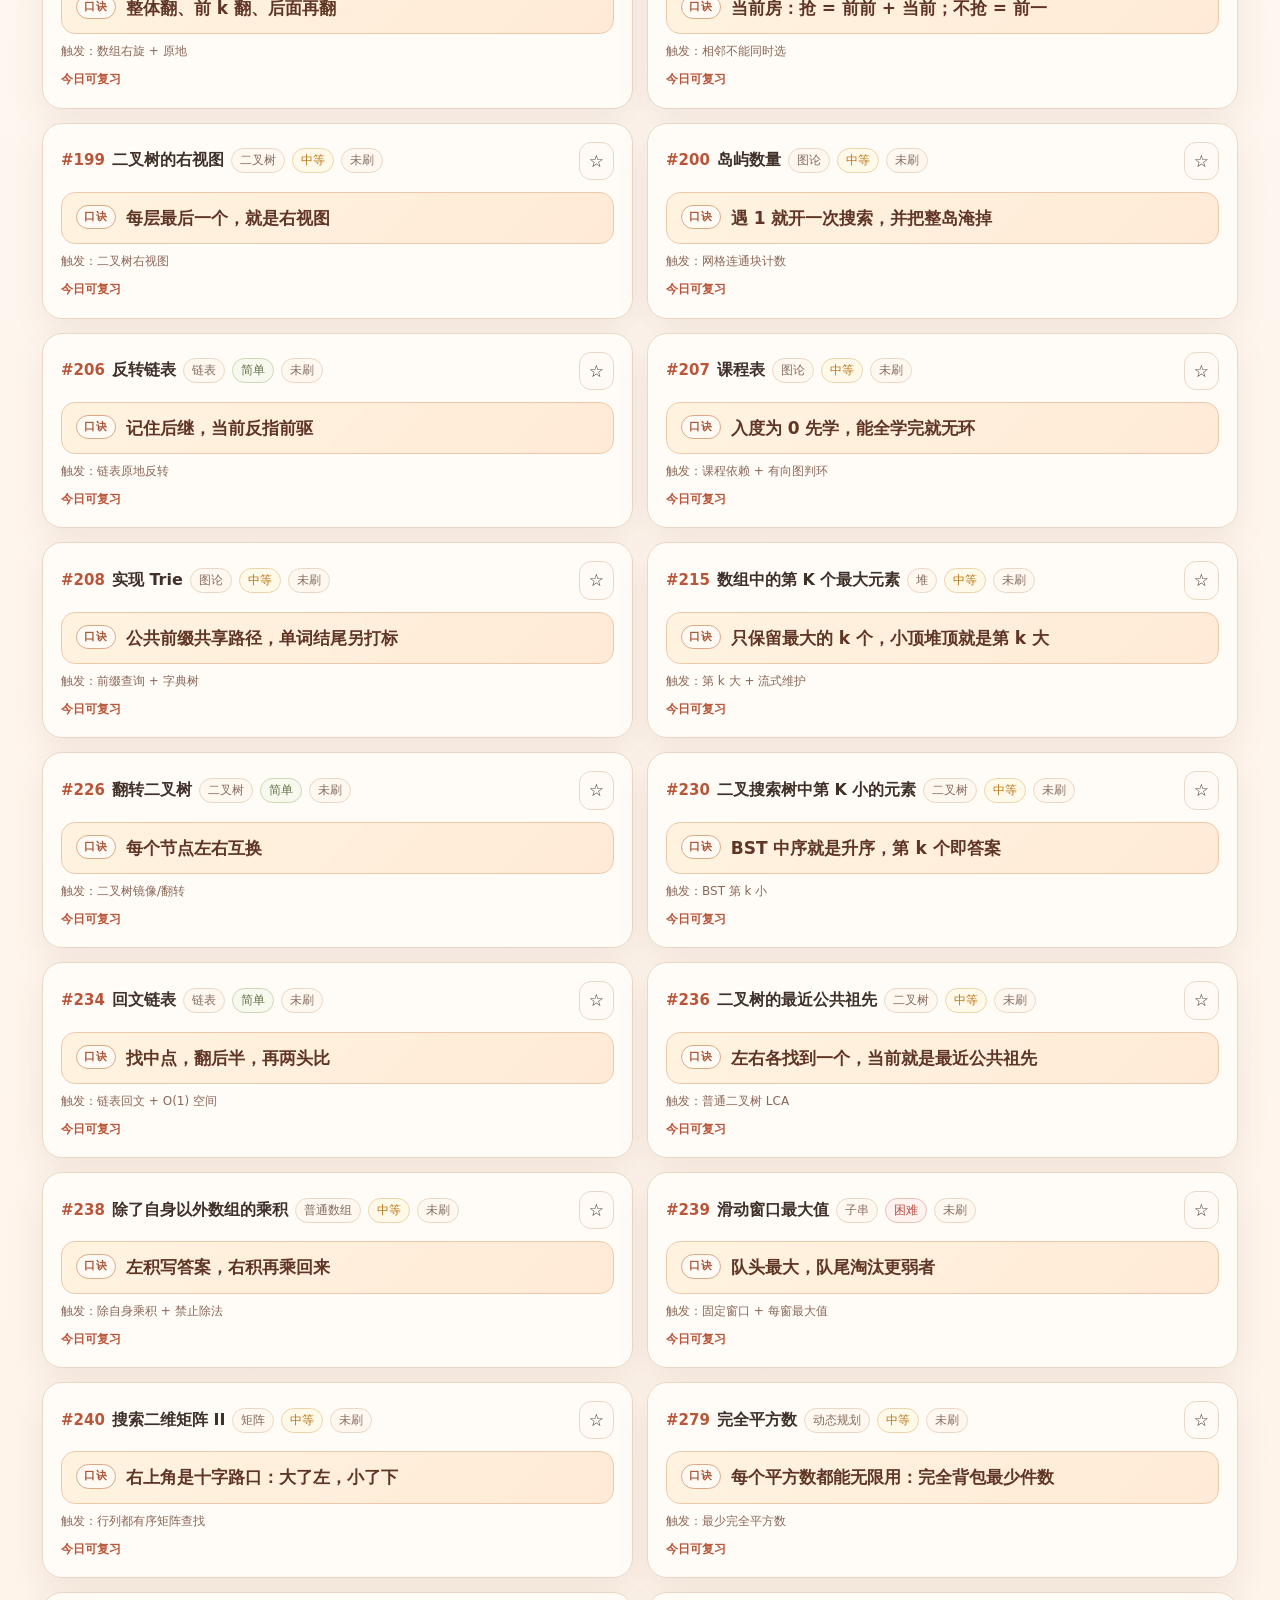
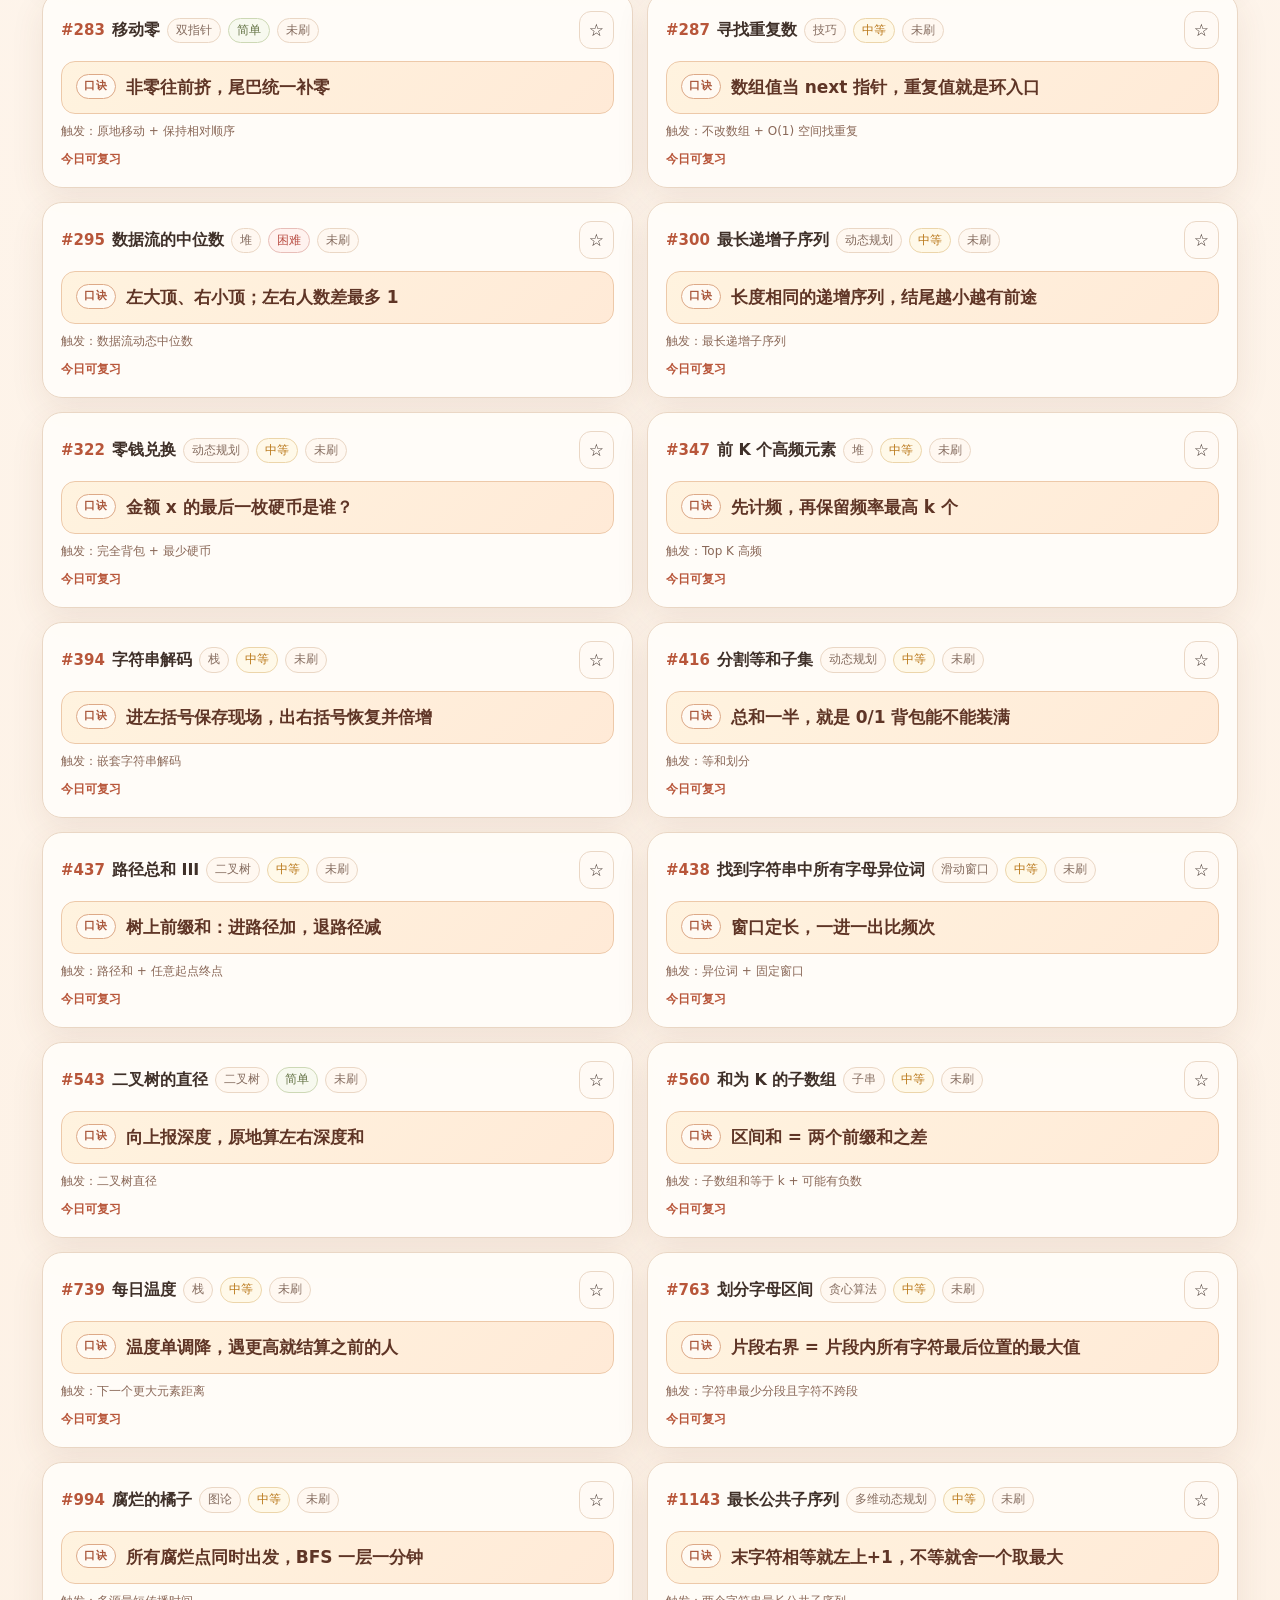
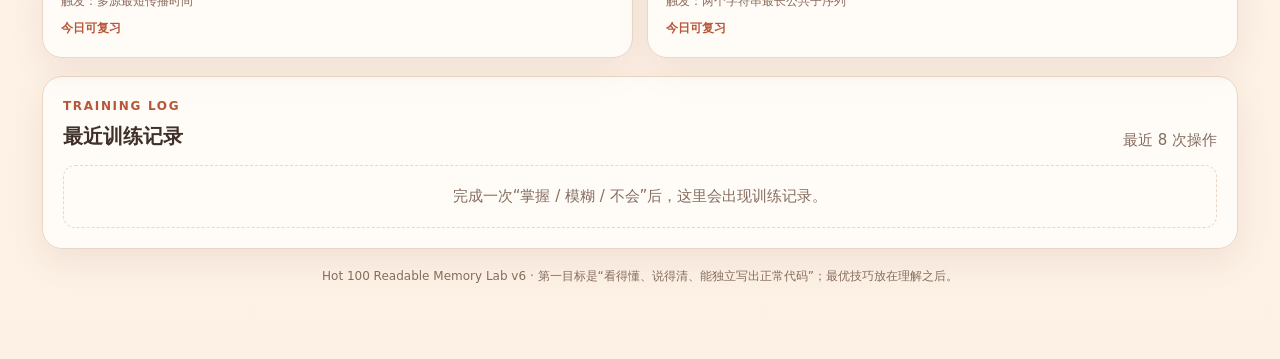
==== commit 4a59cbf1: "feat: switch Hot100 page to readable memory system v6" ====
--- a/hot100/index.html
+++ b/hot100/index.html
@@ -3,21 +3,23 @@
 <head>
   <meta charset="utf-8">
   <meta name="viewport" content="width=device-width,initial-scale=1">
-  <meta name="description" content="LeetCode Hot 100 Memory Lab：一句口诀、三步推导、不变量、Python/C++ ACM 学习版与间隔复习。">
-  <title>Hot 100 Memory Lab</title>
+  <meta name="description" content="LeetCode Hot 100 Memory Lab v6：优先常规、可读、面试友好的 Python/C++ 解法，一句口诀、三步推导、不变量与间隔复习。">
+  <title>Hot 100 Readable Memory Lab</title>
   <link rel="stylesheet" href="./styles.css">
   <link rel="stylesheet" href="./memory-v5.css">
+  <link rel="stylesheet" href="./readable-v6.css">
   <script src="./data/memory-v5.js" defer></script>
   <script src="./app.js" defer></script>
   <script src="./memory-ui-v5.js" defer></script>
+  <script src="./readable-v6.js" defer></script>
 </head>
 <body>
   <div class="wrap">
     <header class="top">
       <div>
-        <div class="eyebrow">Knowledge Lab · Memory System v5</div>
+        <div class="eyebrow">Knowledge Lab · Readable Memory System v6</div>
         <h1>LeetCode Hot 100</h1>
-        <div class="muted">一句口诀 · 三步推导 · 不变量 · Python/C++ ACM 学习版 · 间隔复习</div>
+        <div class="muted">常规方法优先 · 可读代码 · 一句口诀 · 三步推导 · Python/C++ · 间隔复习</div>
       </div>
       <a class="back" href="../">← 返回个人主页</a>
     </header>
@@ -25,8 +27,8 @@
     <section class="hero">
       <div class="hero-grid">
         <div>
-          <h2>不是背代码，而是背“为什么这样写”</h2>
-          <p class="muted">每张卡按固定顺序记忆：先记一句口诀，再默写三步法和不变量，最后才看代码。ACM 学习版会把口诀、复杂度和建模思路直接写进代码注释。</p>
+          <h2>先写出“正常人会写的代码”，再追求最优技巧</h2>
+          <p class="muted">v6 默认优先直观、稳定、面试友好的常规解法。对于明显偏技巧的题，会先给更容易理解的方法，再把双指针、原地哈希、二分切分、Floyd 等优化放到“进阶 / 优化”里。</p>
           <div class="stats stats-v4">
             <div class="stat"><b id="total">0</b>Hot100</div>
             <div class="stat"><b id="mastery">0%</b>掌握度</div>
@@ -42,7 +44,7 @@
         </div>
 
         <aside class="practice-panel">
-          <div class="practice-title"><h3>背诵 / 刷题模式</h3><span class="tag">memory-first</span></div>
+          <div class="practice-title"><h3>背诵 / 刷题模式</h3><span class="tag">readable-first</span></div>
           <div class="mode-row">
             <button type="button" class="mode-btn active" data-mode="all">全部题卡</button>
             <button type="button" class="mode-btn" data-mode="today">今日复习 <strong id="todayN">0</strong></button>
@@ -57,7 +59,7 @@
             <div class="daily-title"><span>今日计划</span><b><span id="dailyDone">0</span> / <span id="dailyTotal">0</span></b></div>
             <div class="mini-progress"><span id="dailyBar" style="width:0"></span></div>
           </div>
-          <p class="card-note">推荐背法：题名 → 说口诀 → 说三步 → 说不变量 → 默写代码 → 最后才展开答案。</p>
+          <p class="card-note">推荐顺序：先理解常规解法 → 说口诀和三步 → 独立写可读代码 → 最后再看进阶优化。</p>
           <div class="data-actions">
             <button type="button" class="ghost-btn" id="exportBtn">备份进度</button>
             <button type="button" class="ghost-btn" id="importBtn">恢复进度</button>
@@ -90,7 +92,7 @@
 
     <div class="result-summary">
       <strong id="resultCount">当前 0 题</strong>
-      <span class="muted">展开顺序：<span class="kbd">背诵卡</span> → <span class="kbd">题解推导</span> → <span class="kbd">ACM 代码</span></span>
+      <span class="muted">展开顺序：<span class="kbd">背诵卡</span> → <span class="kbd">先理解</span> → <span class="kbd">常规代码</span> → <span class="kbd">进阶优化</span></span>
     </div>
 
     <main id="grid" class="grid"></main>
@@ -103,7 +105,7 @@
       <div id="historyList" class="history-list"></div>
     </section>
 
-    <div class="footer-note">Hot 100 Memory Lab v5 · 判断“掌握”的标准不是看懂，而是关掉答案后能说出口诀、三步法、不变量，并独立写出核心代码。</div>
+    <div class="footer-note">Hot 100 Readable Memory Lab v6 · 第一目标是“看得懂、说得清、能独立写出正常代码”；最优技巧放在理解之后。</div>
   </div>
 </body>
 </html>
--- a/hot100/readable-v6.css
+++ b/hot100/readable-v6.css
@@ -0,0 +1 @@
+.v6-method-choice{border:1px solid #e2bea5;background:linear-gradient(135deg,#fff9f2,#f9eadf);border-radius:16px;padding:18px}.v6-choice-head{display:flex;gap:10px;align-items:center;flex-wrap:wrap;margin-bottom:8px}.v6-choice-head span{font-size:12px;font-weight:800;letter-spacing:.08em;color:#9d644b;text-transform:uppercase}.v6-choice-head strong{font-size:20px;color:#7d412d}.v6-principle{margin-top:10px;padding:10px 12px;border-left:4px solid #d7834f;background:#fffdf8;color:#6f5447;border-radius:0 10px 10px 0}.v6-note{padding:9px 11px;background:#fff8eb;border:1px dashed #e3c399;border-radius:10px;color:#765845}.v6-code-note{display:flex;flex-direction:column;align-items:flex-start;gap:3px}.v6-code-note b{font-size:15px}.v6-code-note span{font-size:13px;color:#7f6658}.v6-advanced{padding:18px;border:1px solid #ead6c5;background:#fffaf5;border-radius:16px}.v6-advanced h4{margin:0 0 8px;color:#8d4f38}.v6-tradeoff{margin-top:12px;padding:12px;background:#fff1e6;border-radius:12px;line-height:1.8}.v6-story code{font-family:ui-monospace,SFMono-Regular,Menlo,Consolas,monospace;background:#f5e9df;border:1px solid #e7d1c0;border-radius:5px;padding:1px 5px}.v6-tabs .tab-btn:first-child{font-weight:800}.memory-card.open .study-codebox pre{font-size:13.5px;line-height:1.7}.memory-card.open .solution-story section p,.memory-card.open .solution-story section li{line-height:1.8}@media(max-width:600px){.v6-choice-head{align-items:flex-start;flex-direction:column}.memory-card.open .study-codebox pre{font-size:12.5px}}
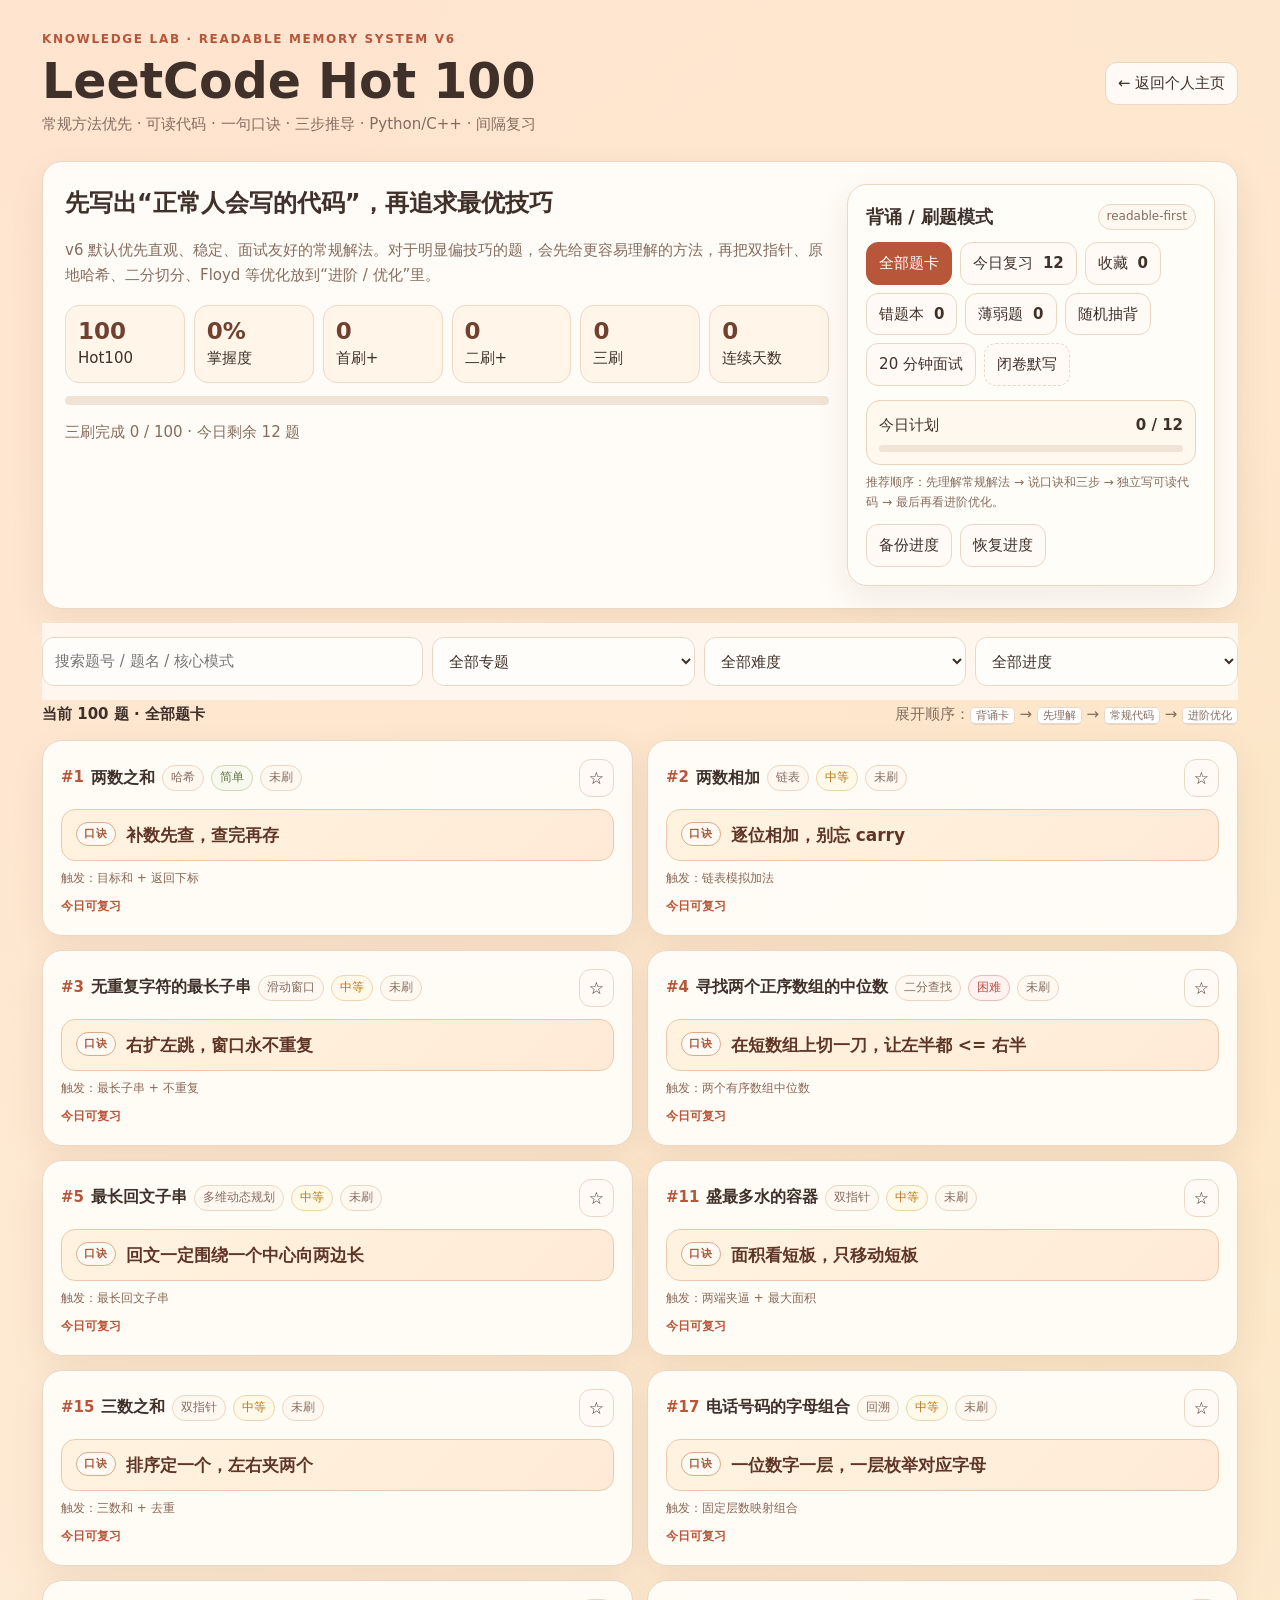
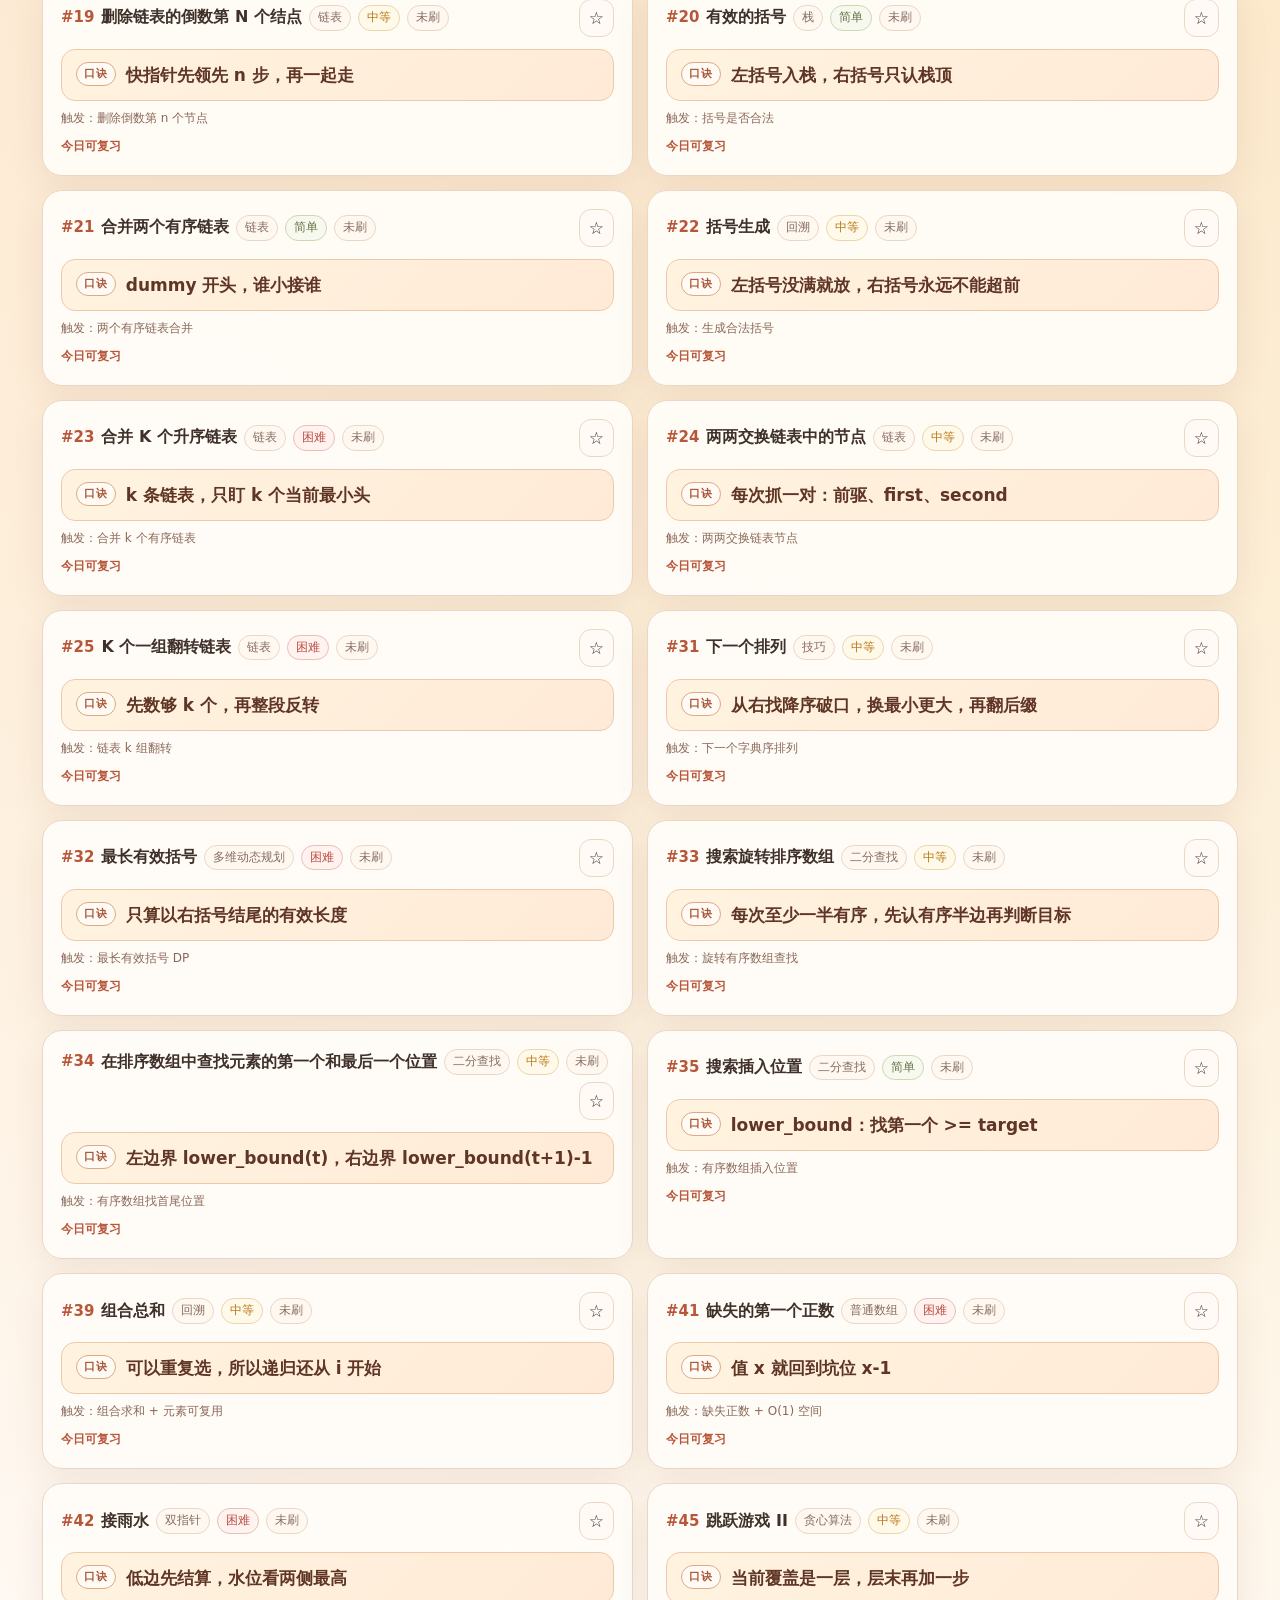
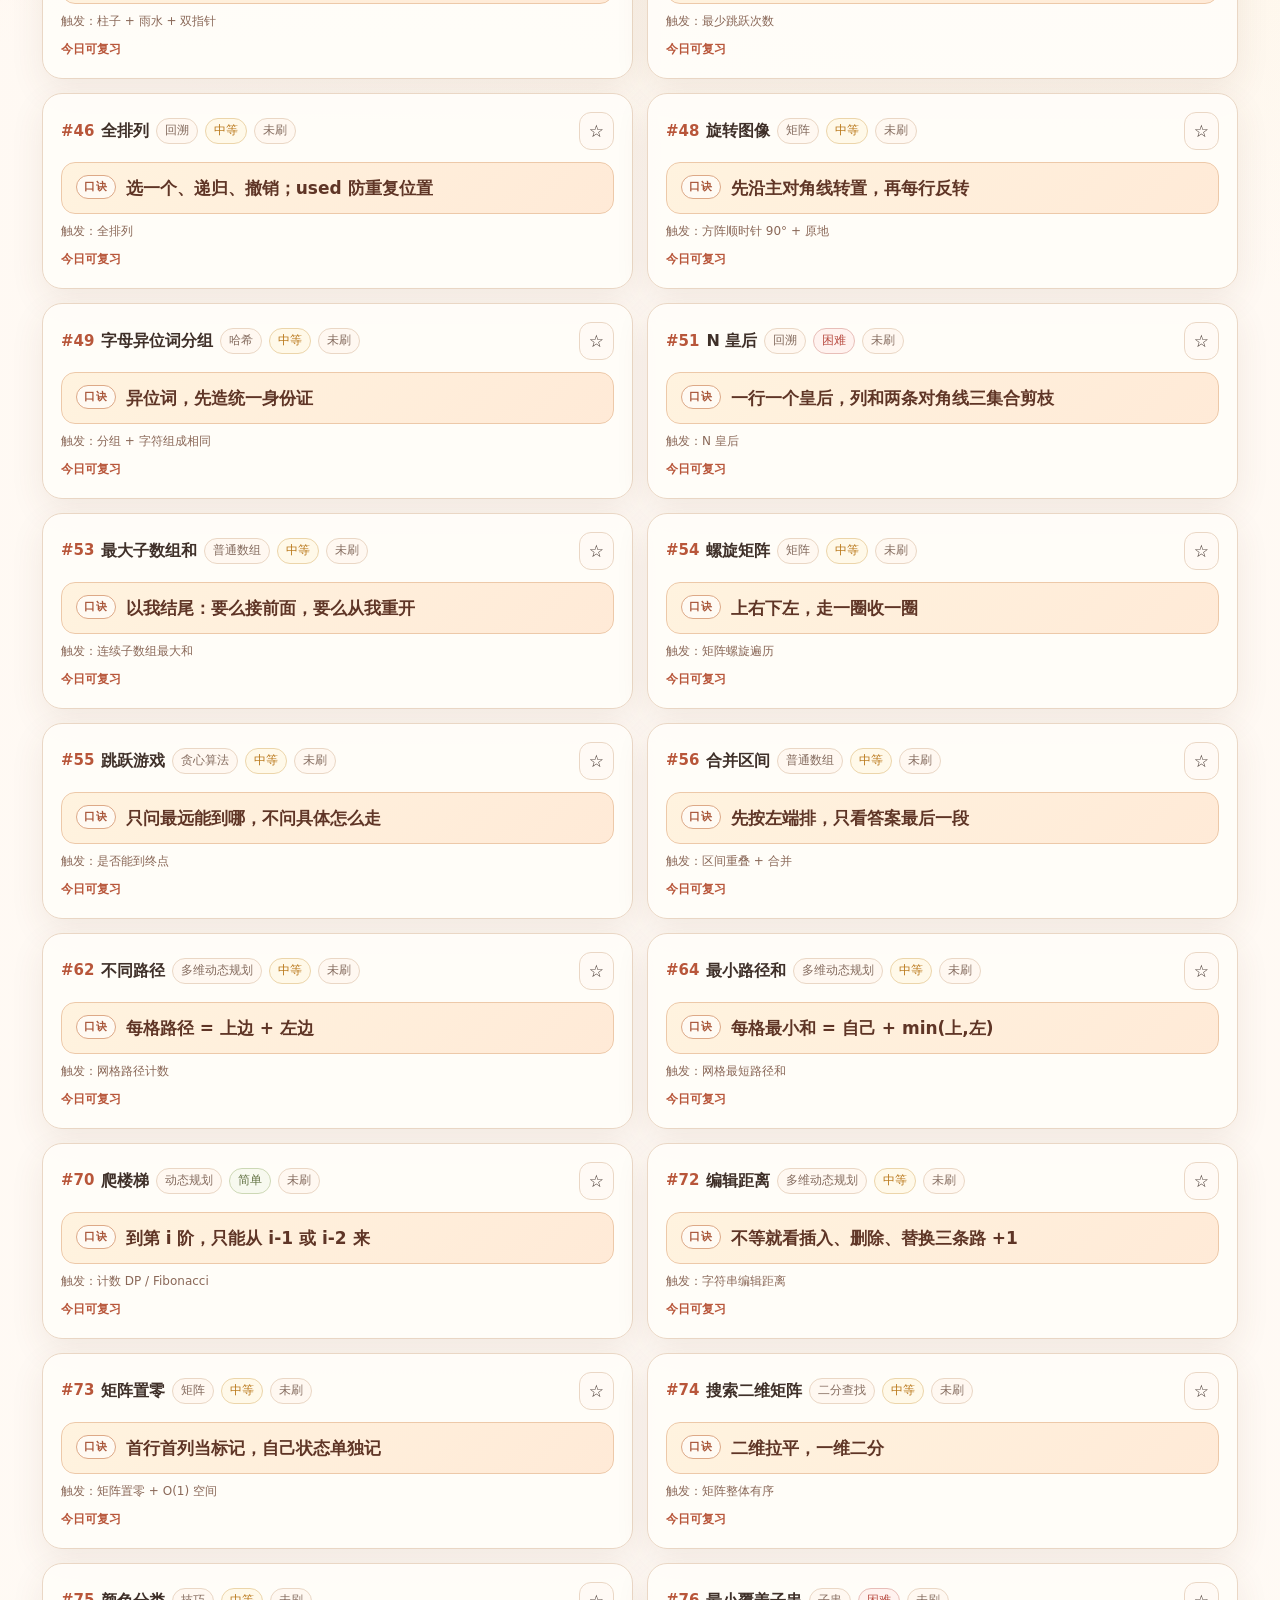
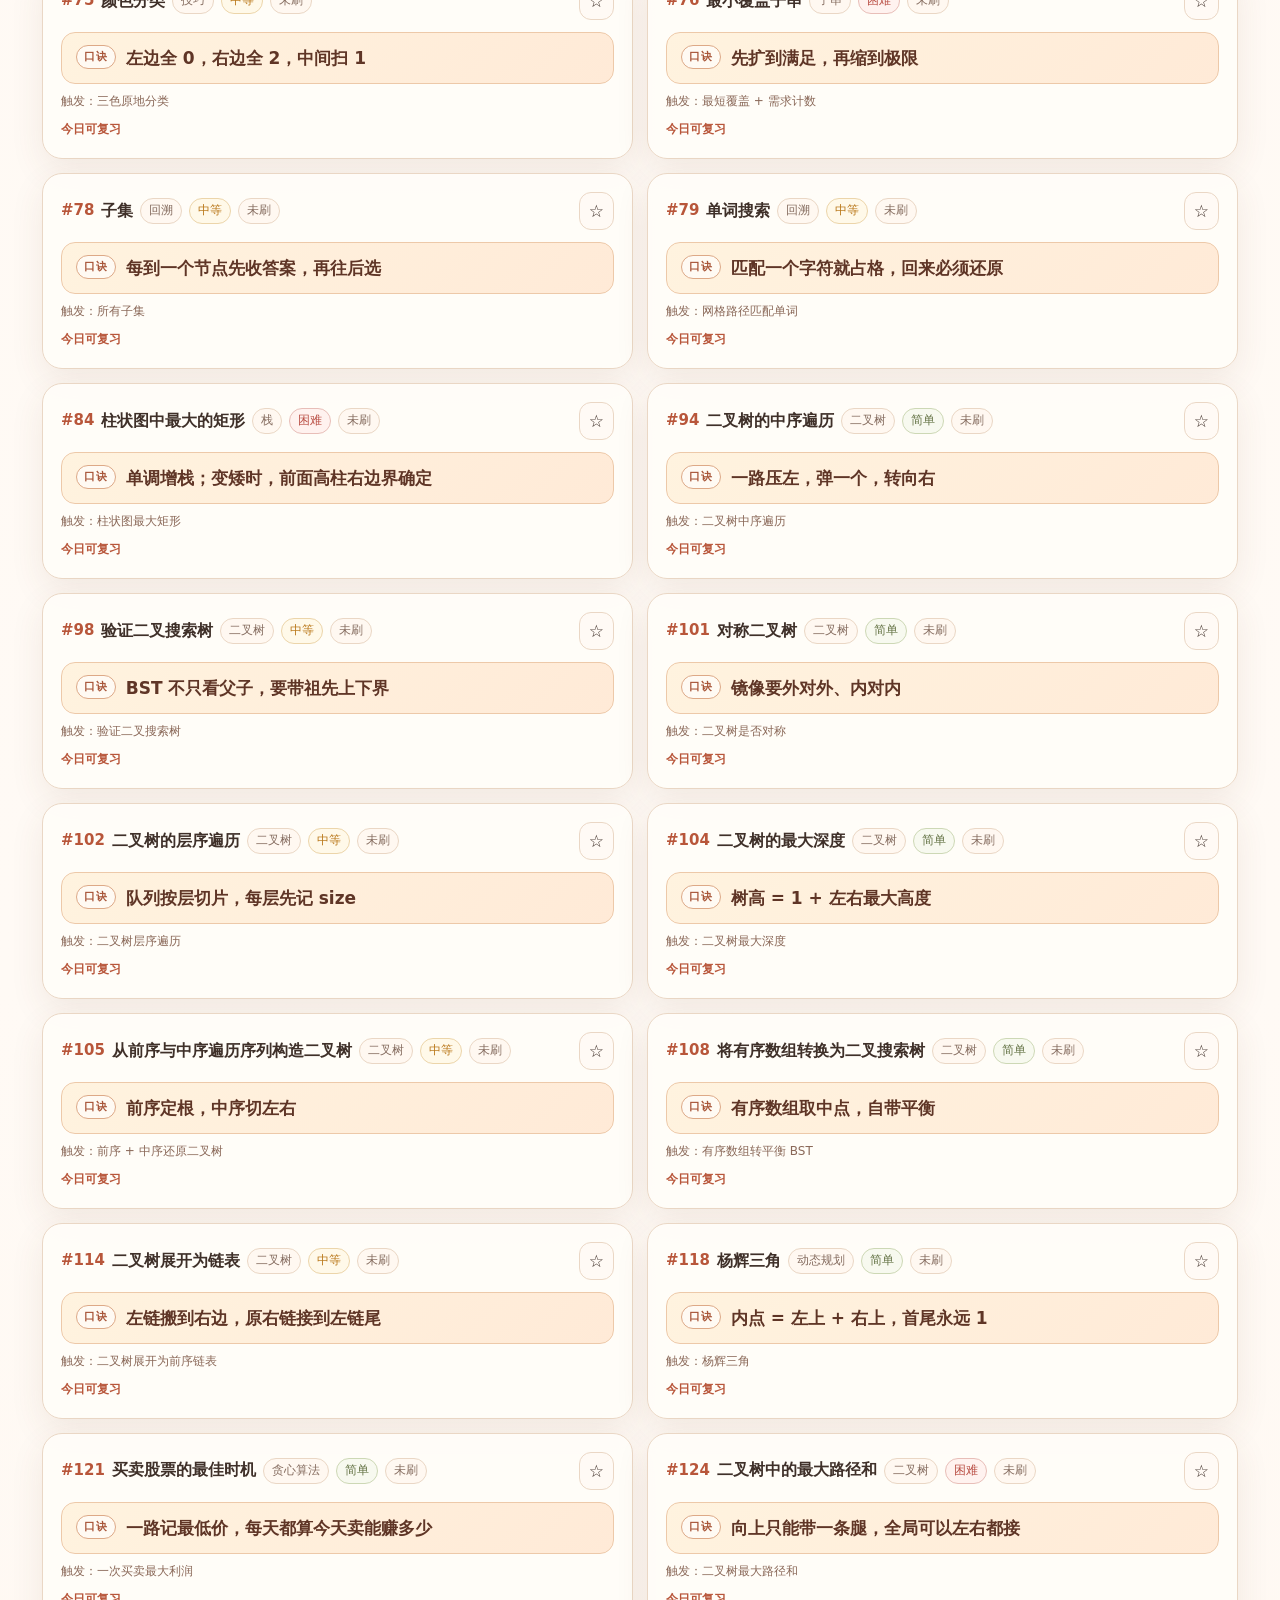
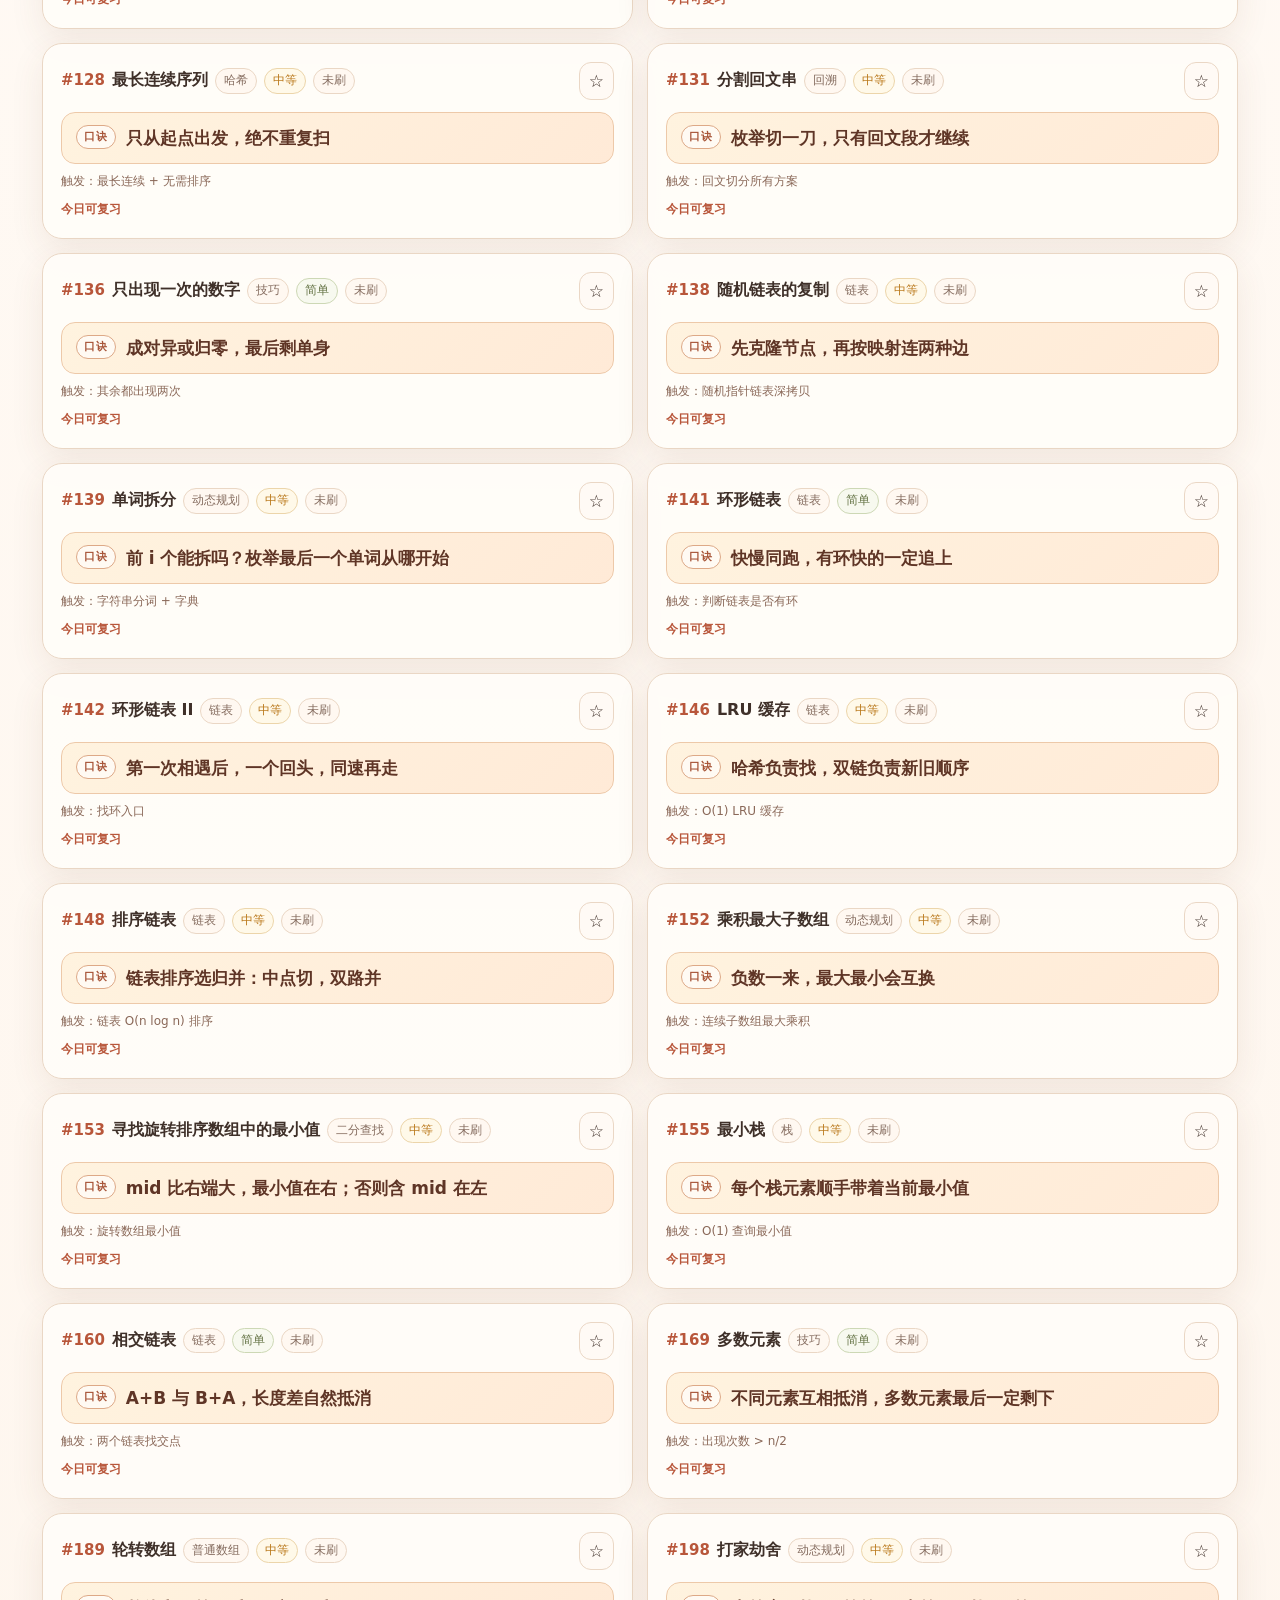
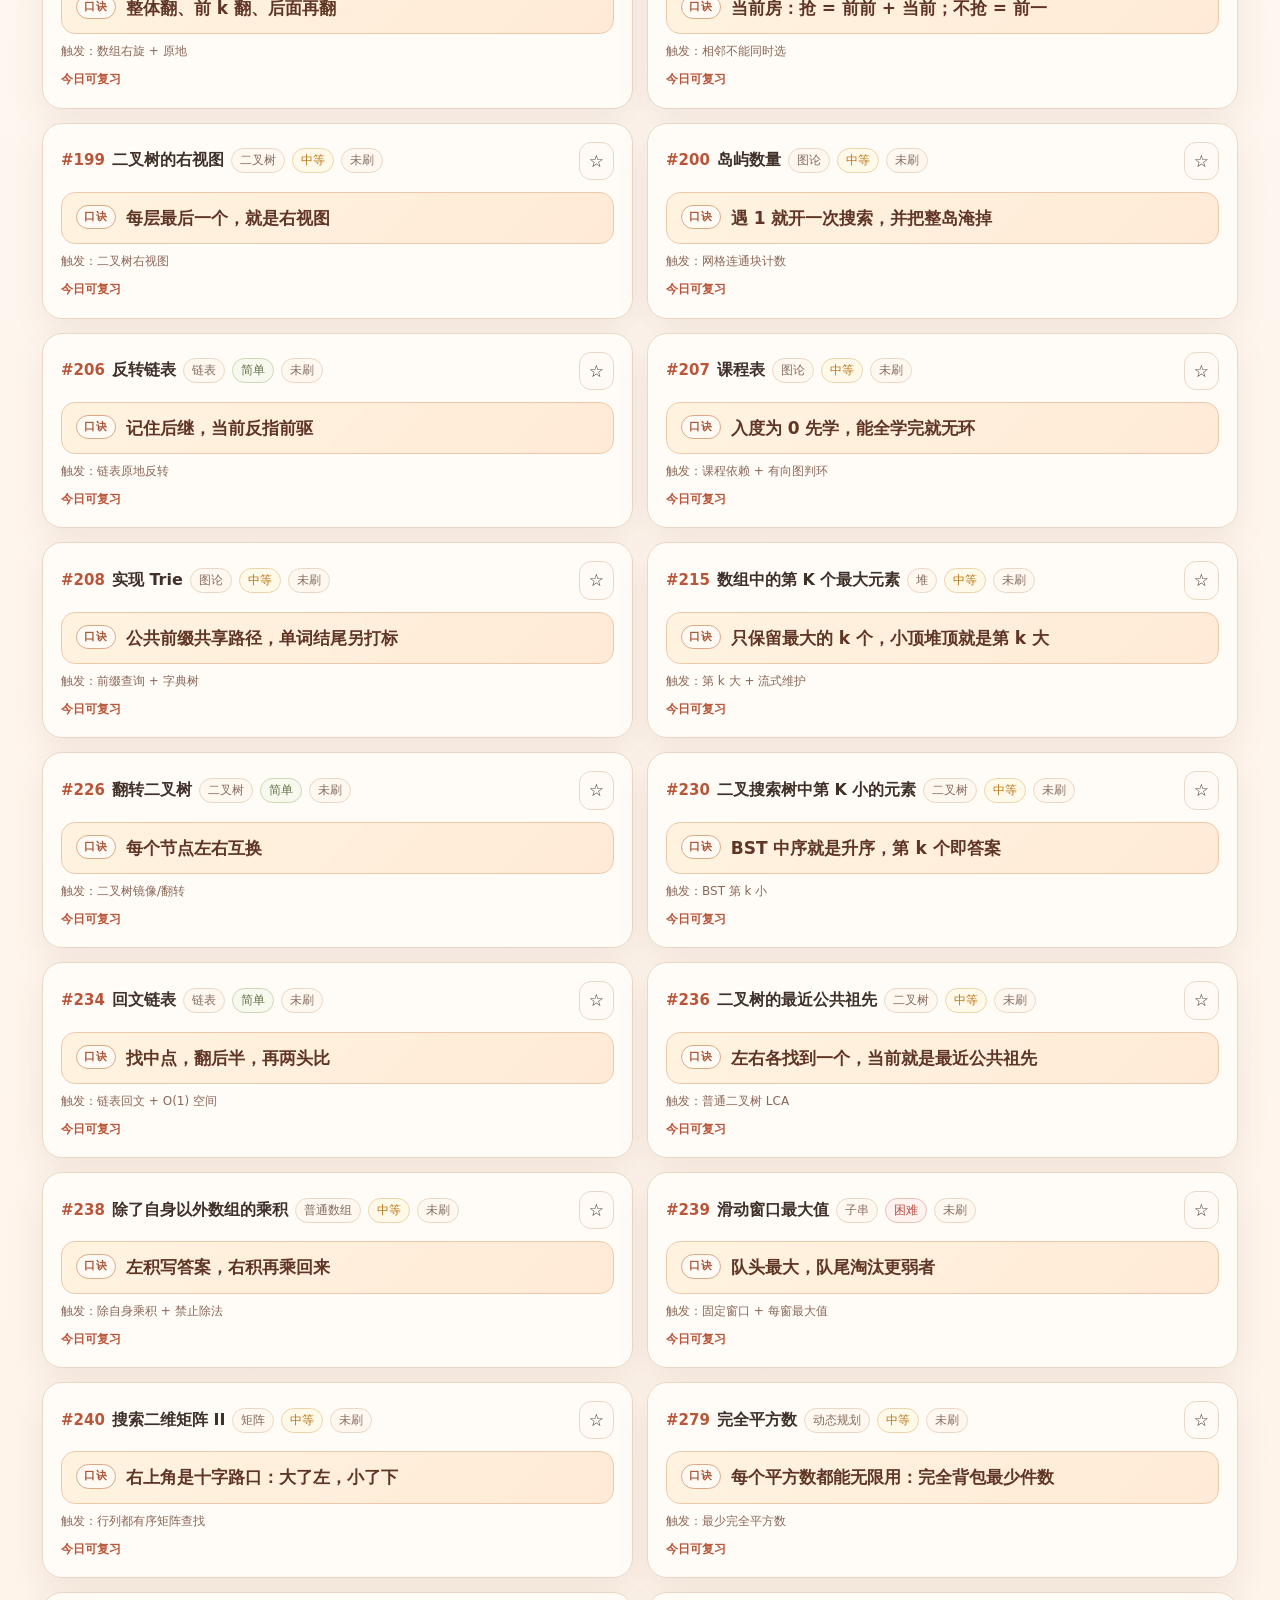
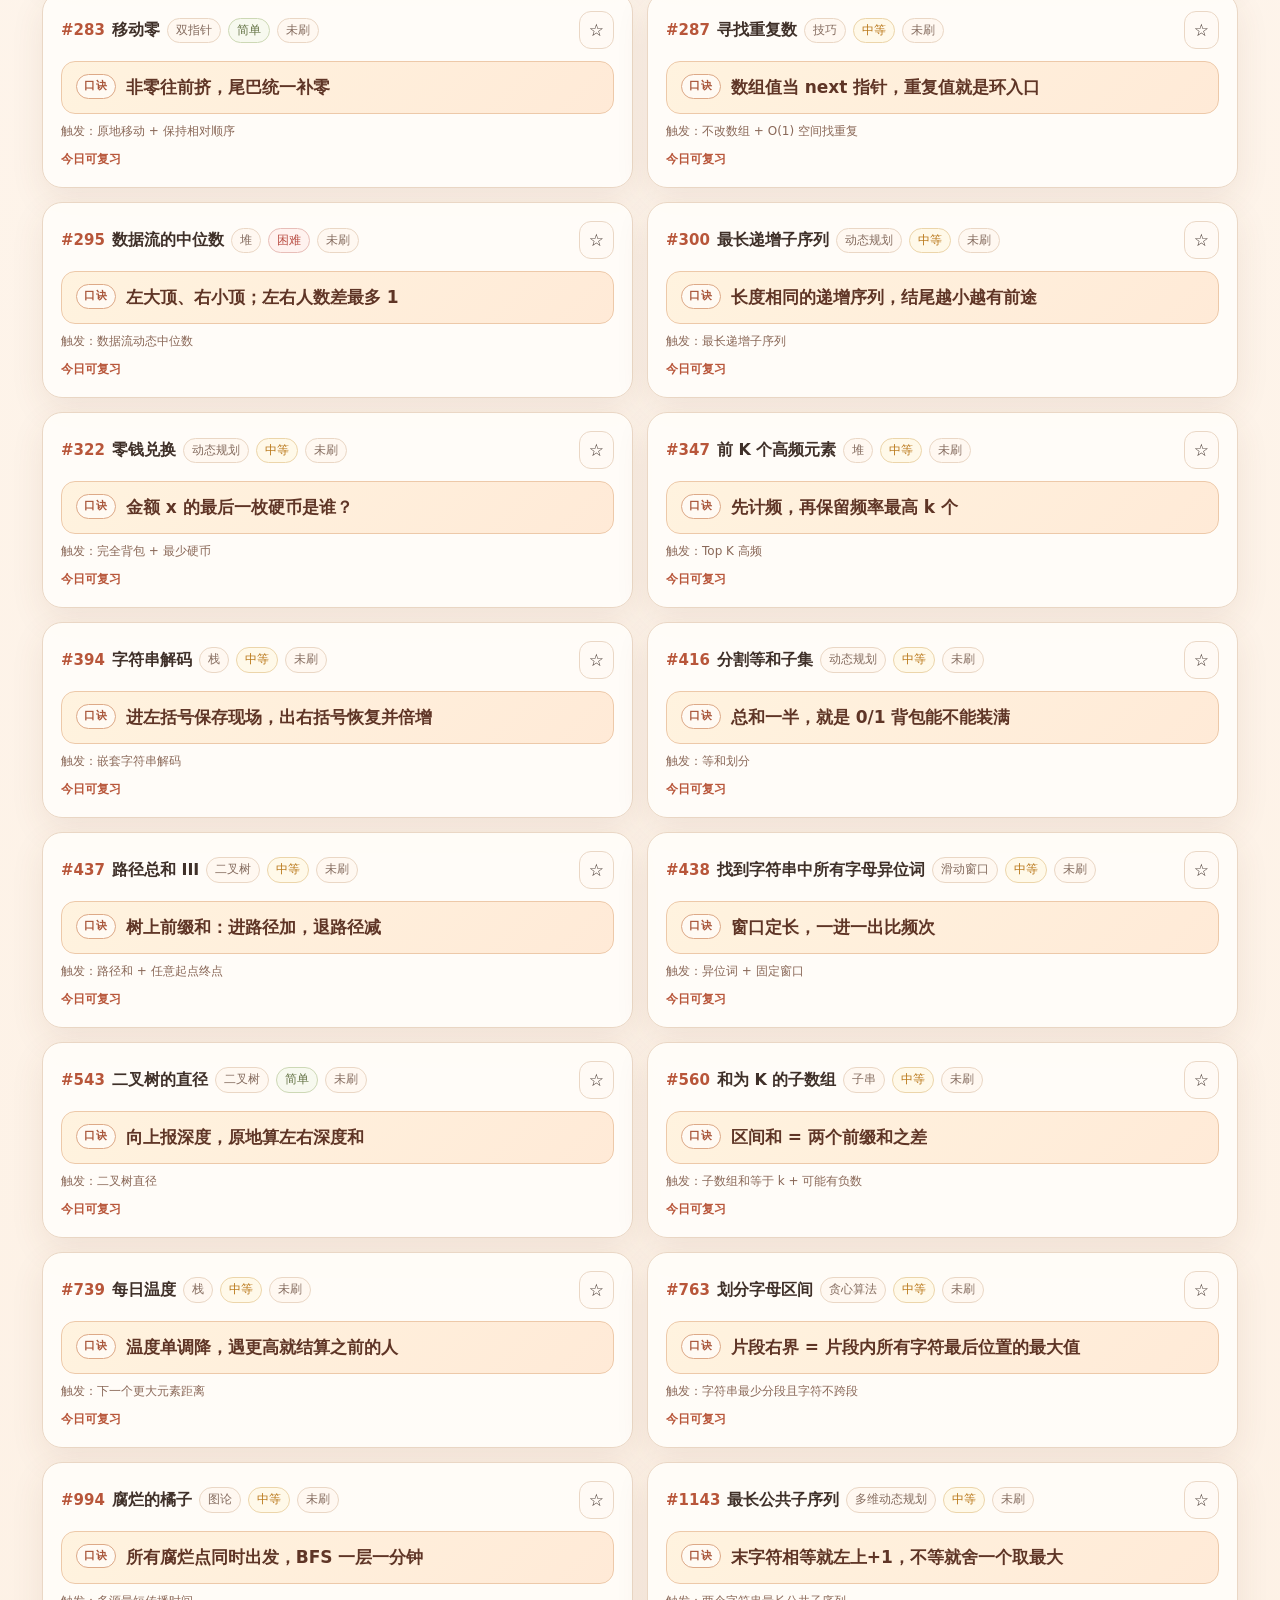
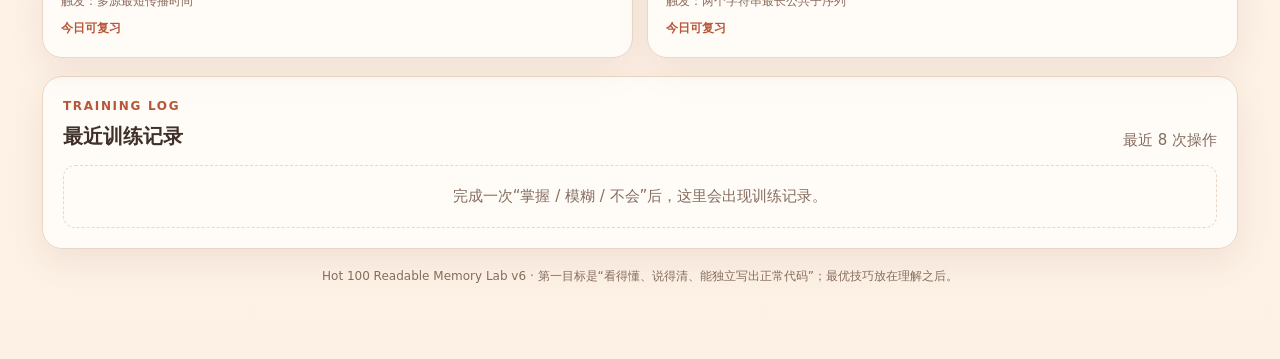
==== commit 4ee85e90: "style: enable readable C++ formatting layer" ====
--- a/hot100/index.html
+++ b/hot100/index.html
@@ -12,6 +12,7 @@
   <script src="./app.js" defer></script>
   <script src="./memory-ui-v5.js" defer></script>
   <script src="./readable-v6.js" defer></script>
+  <script src="./readable-format-v6.js" defer></script>
 </head>
 <body>
   <div class="wrap">
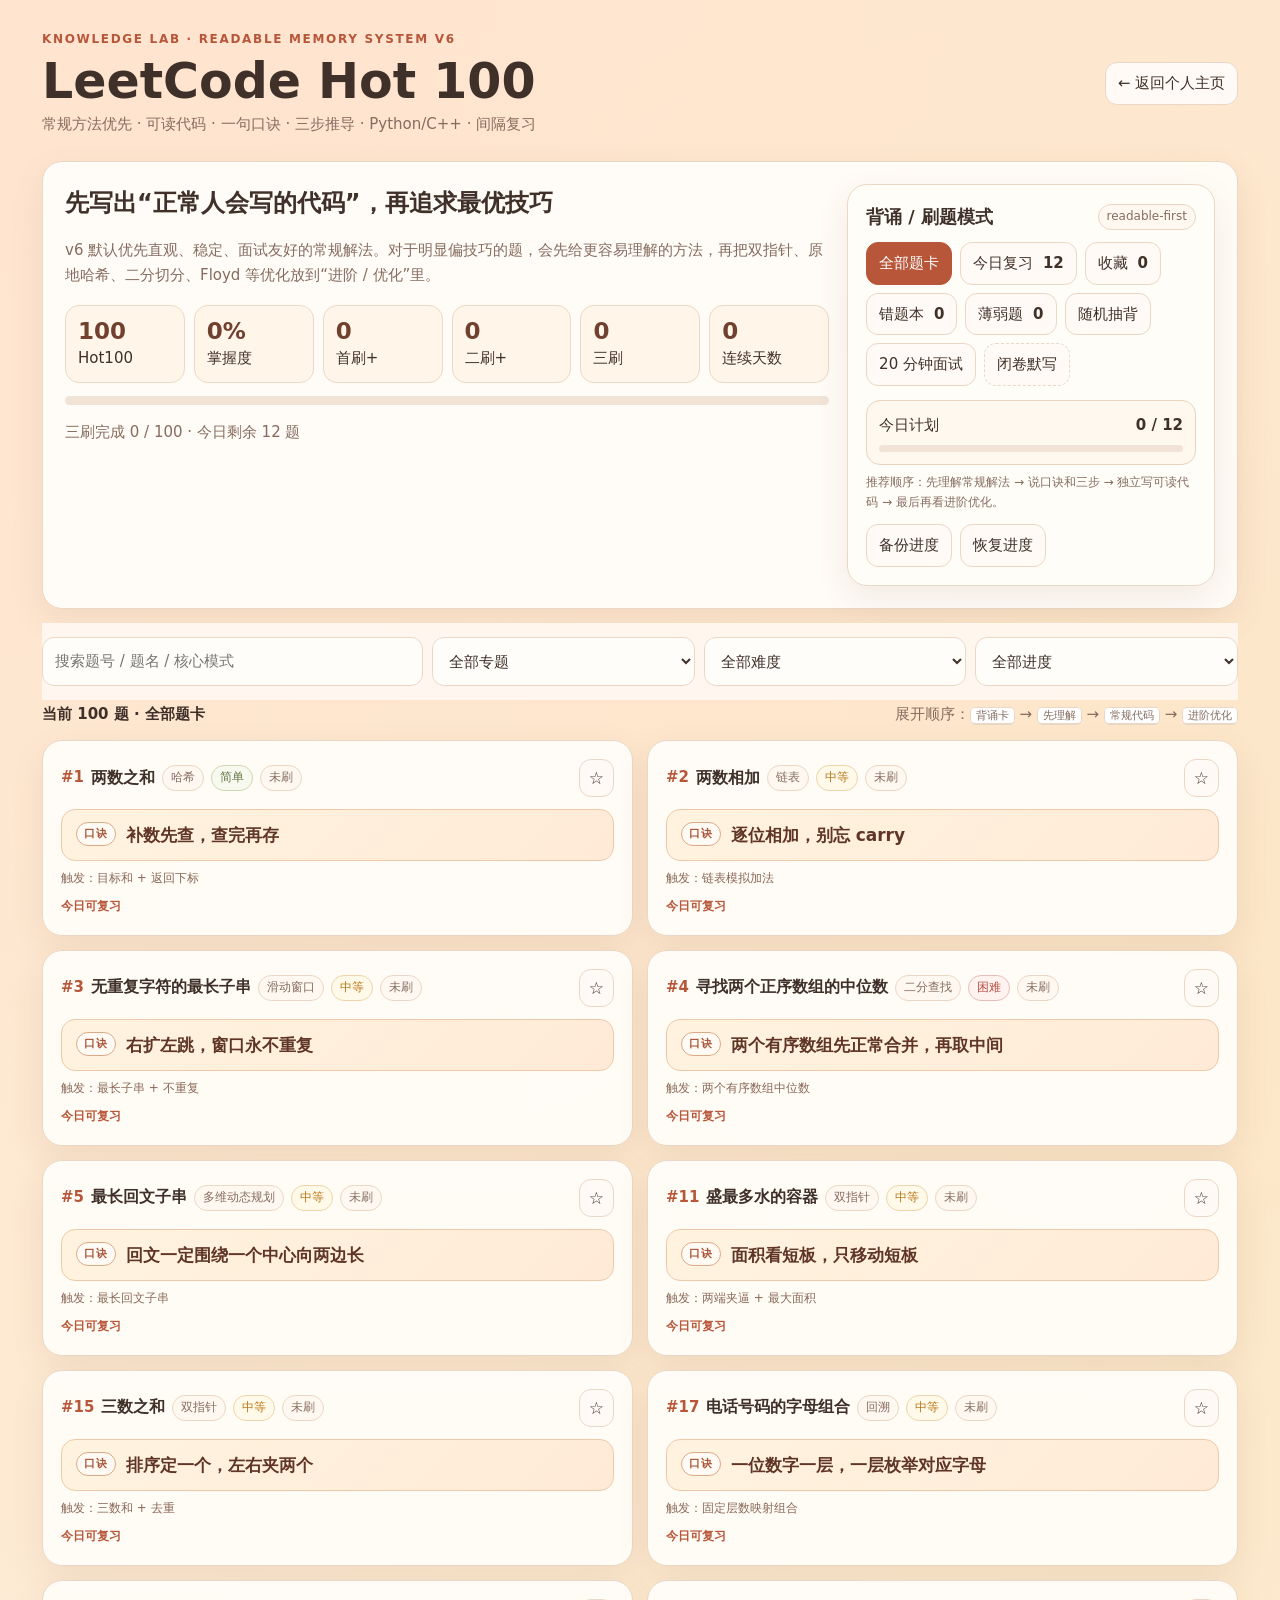
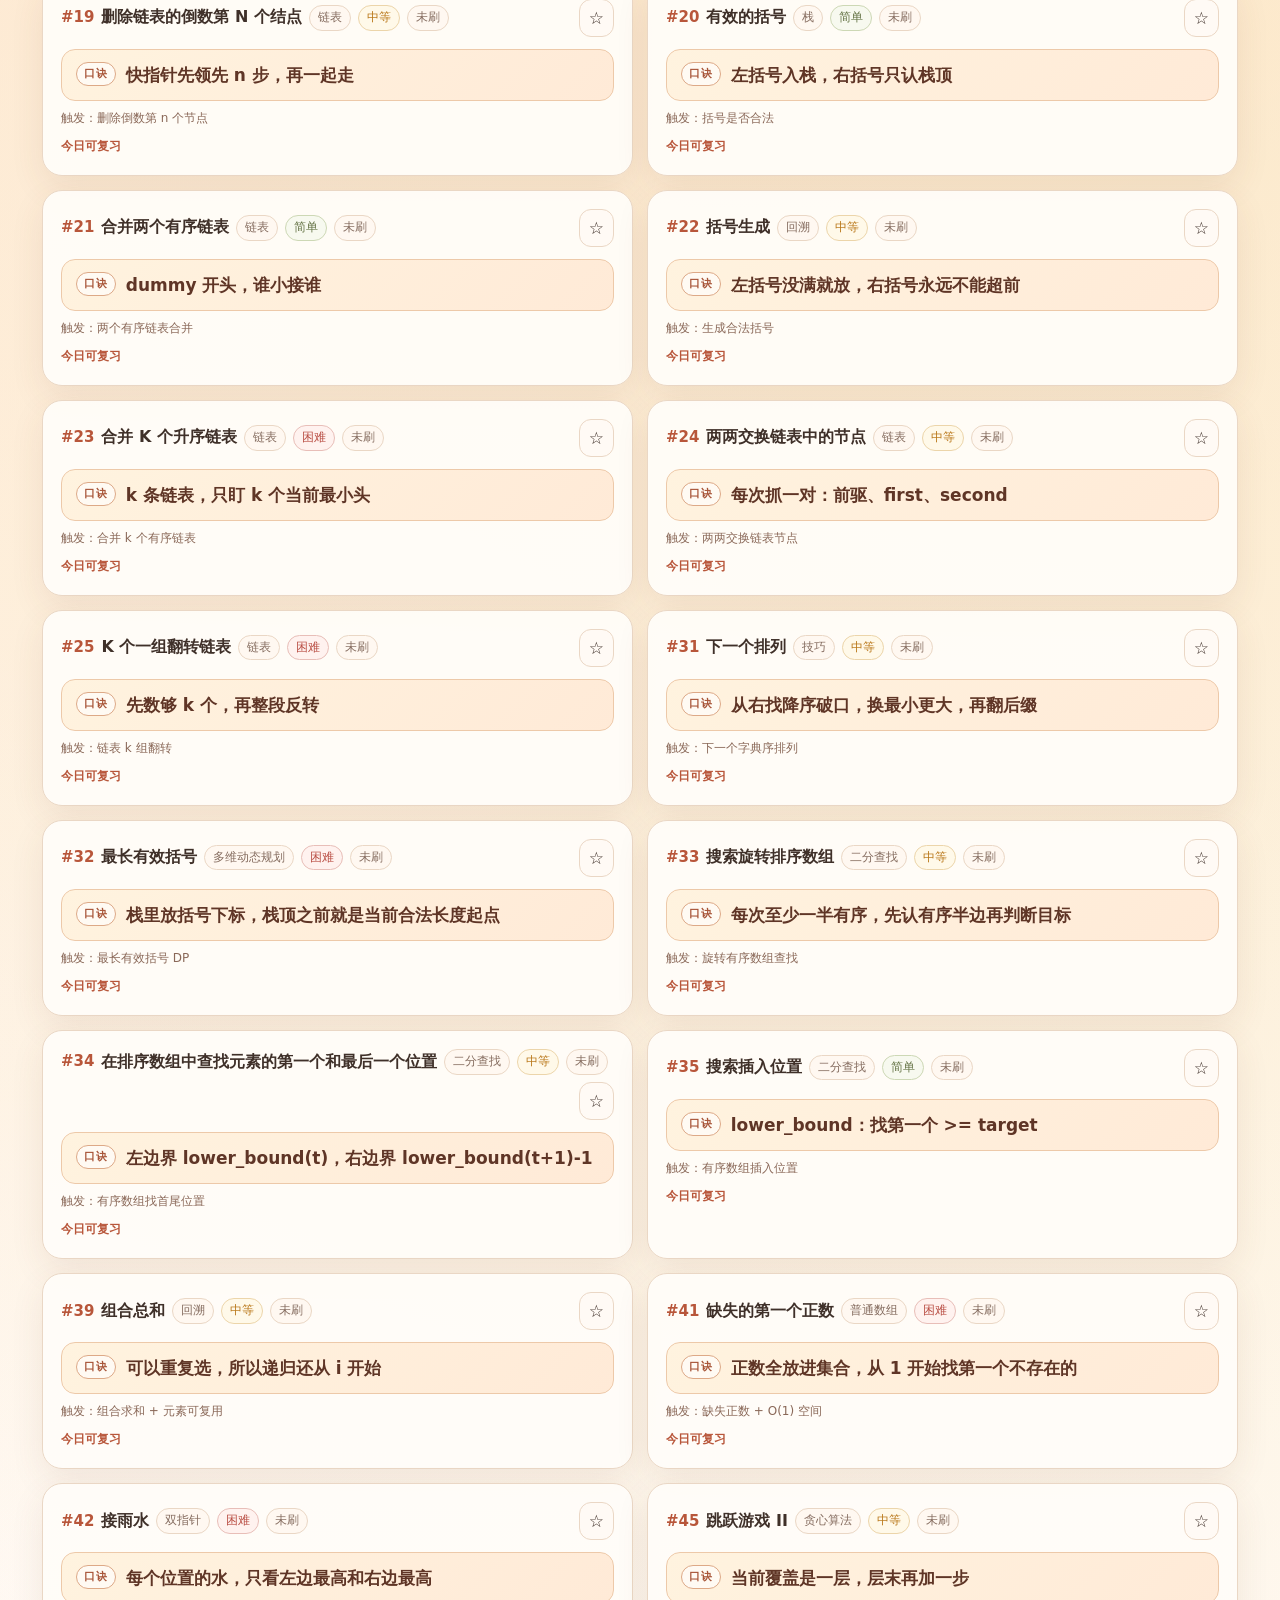
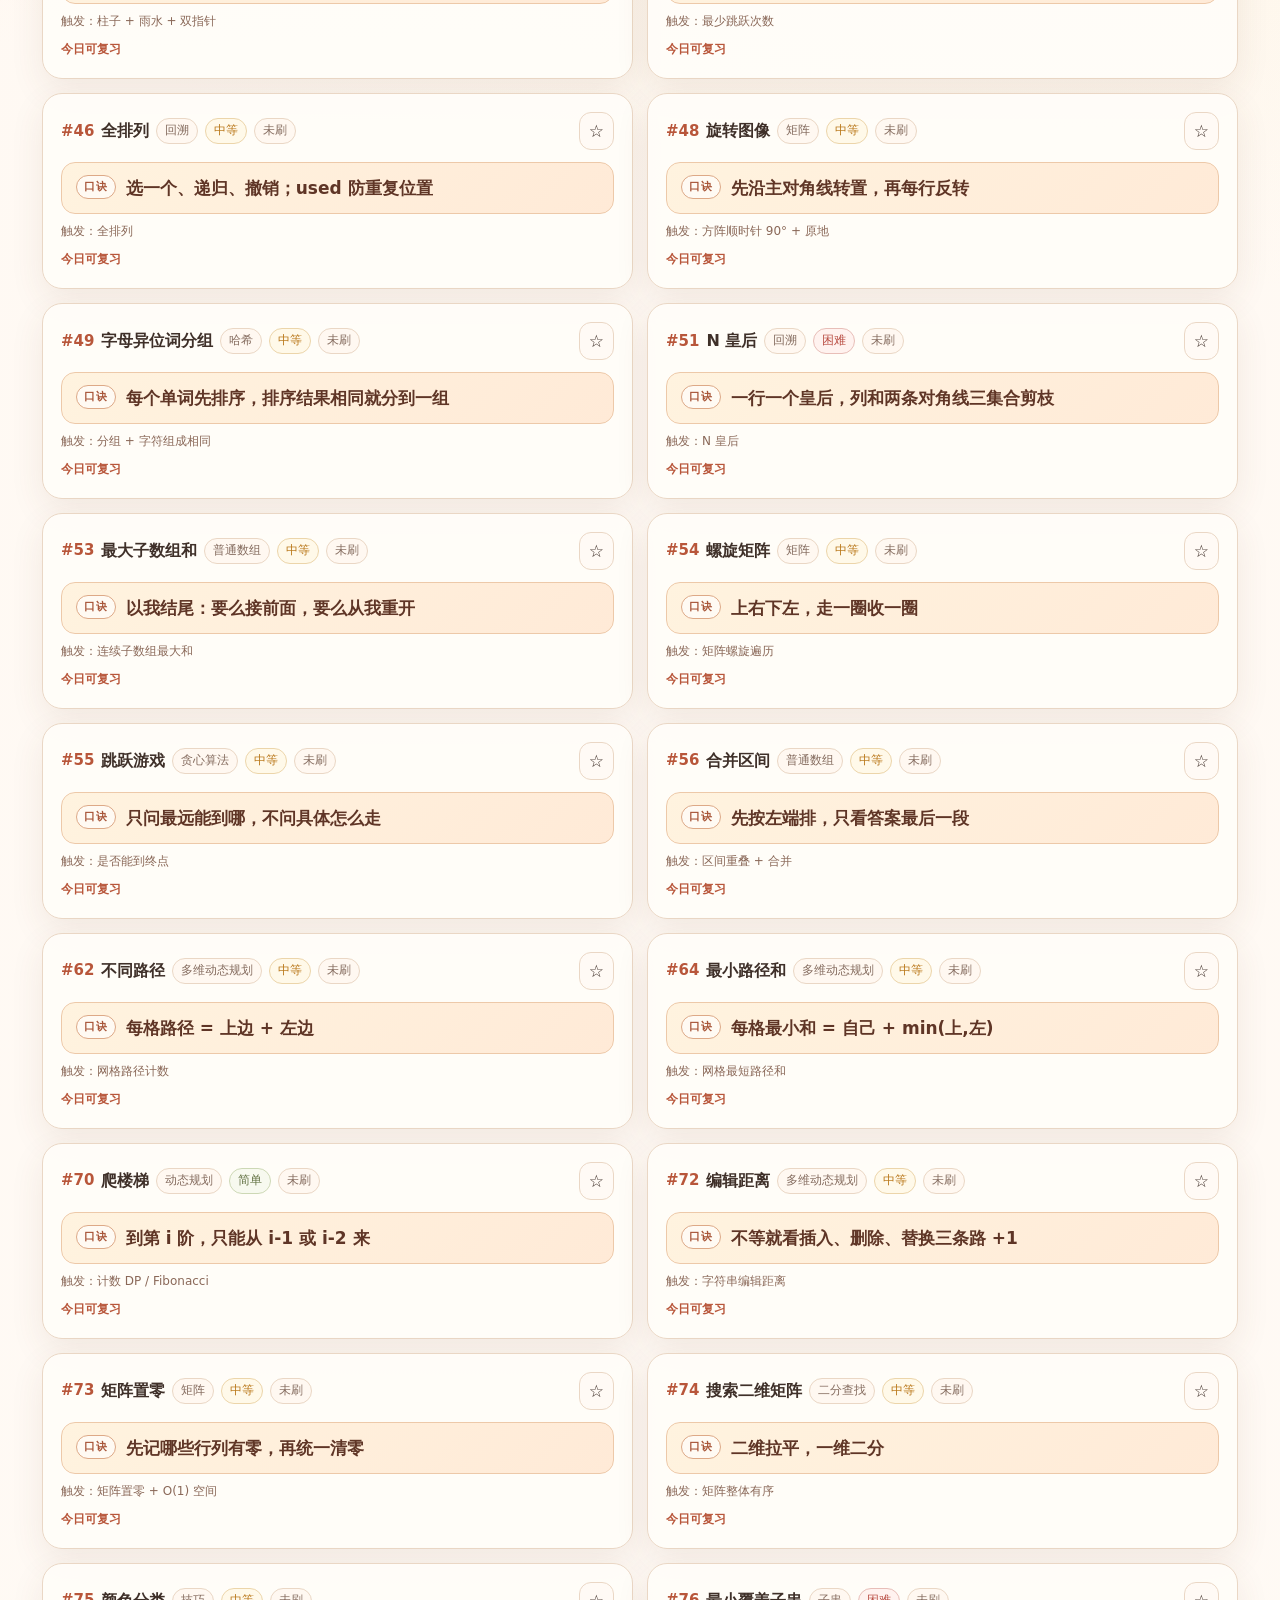
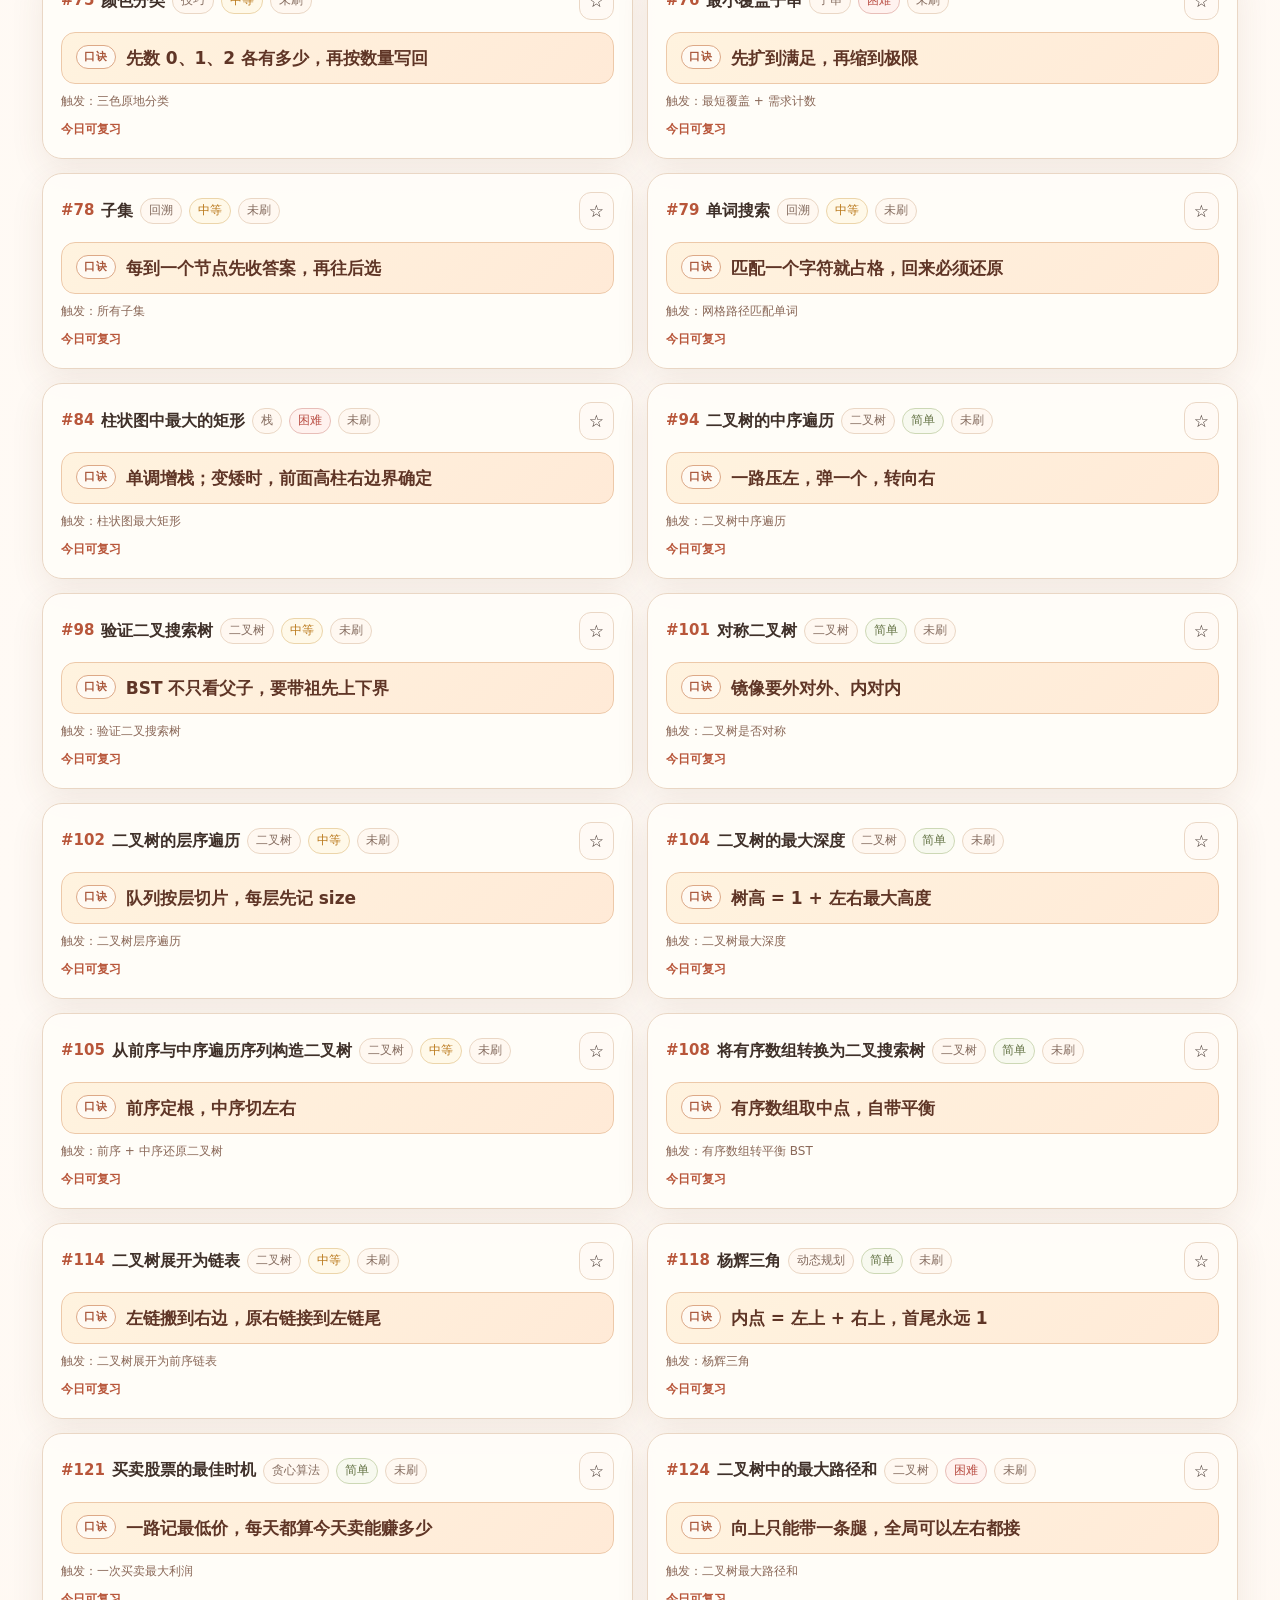
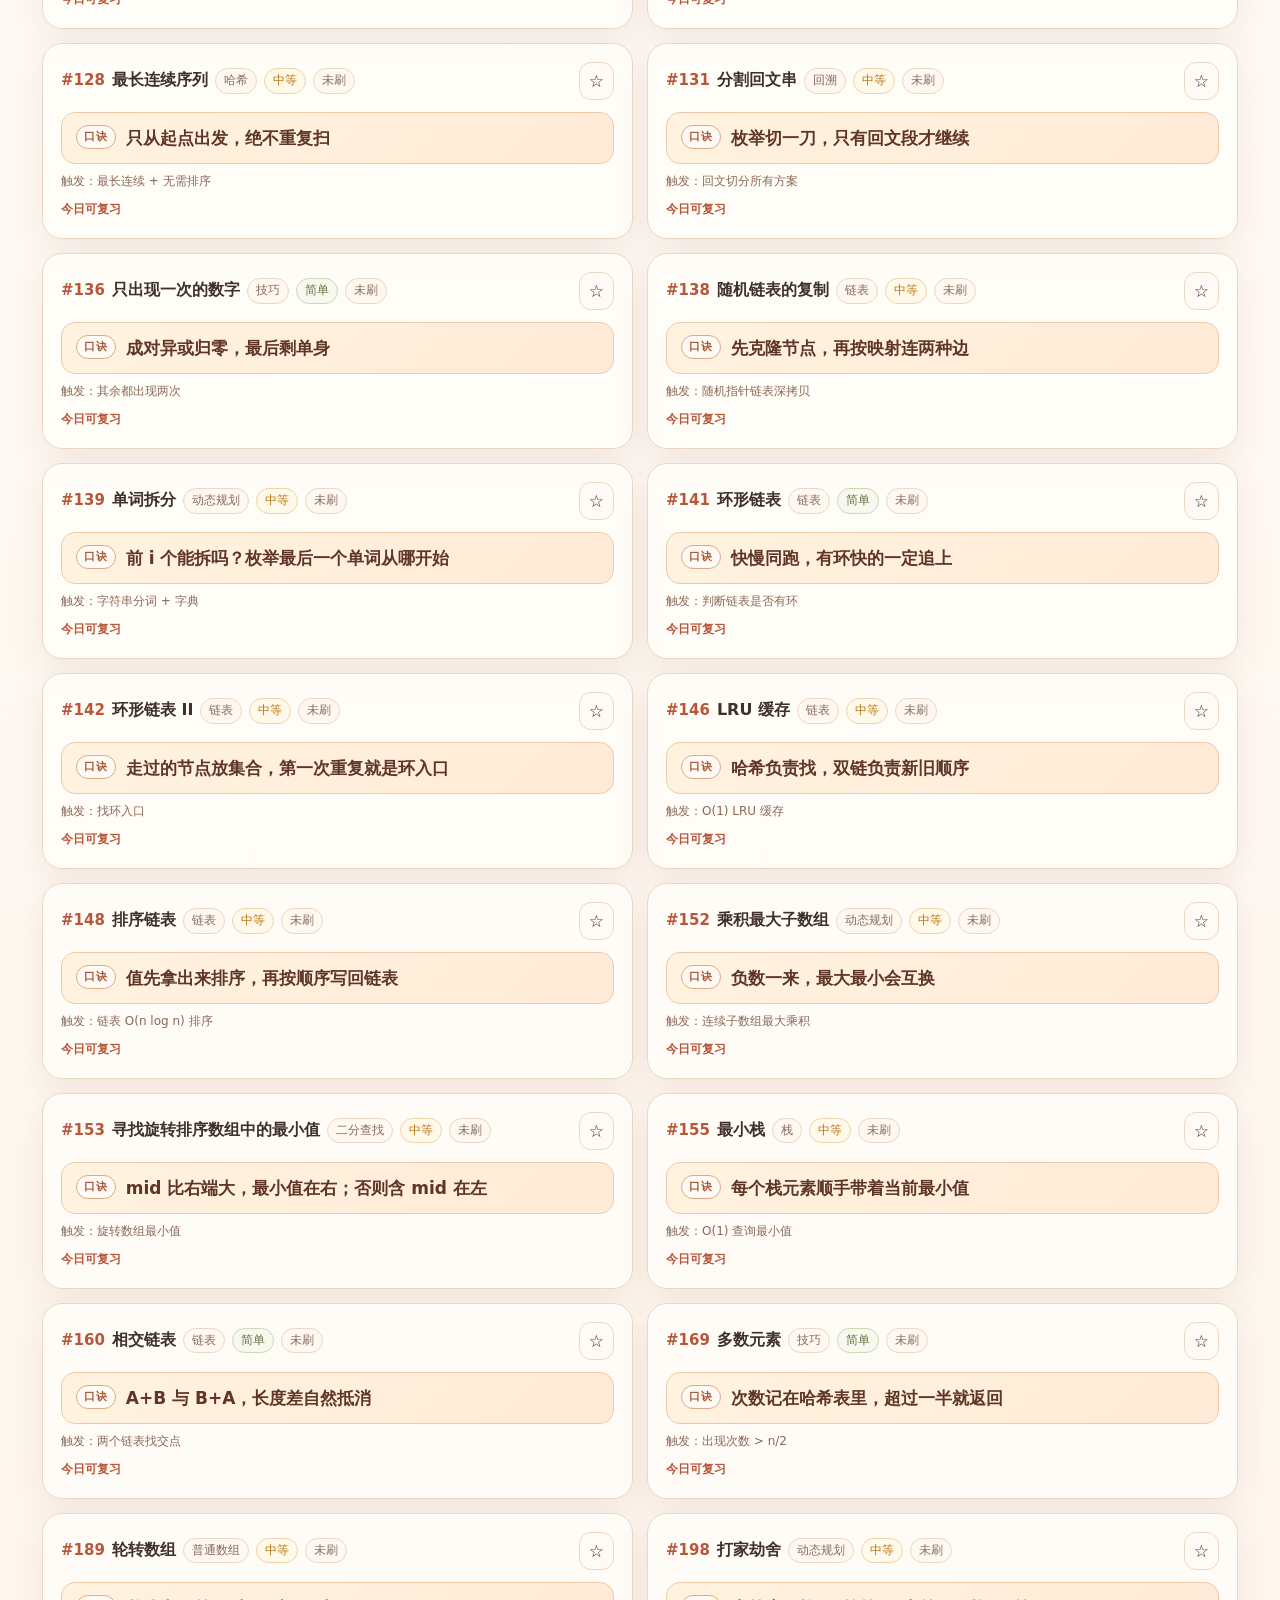
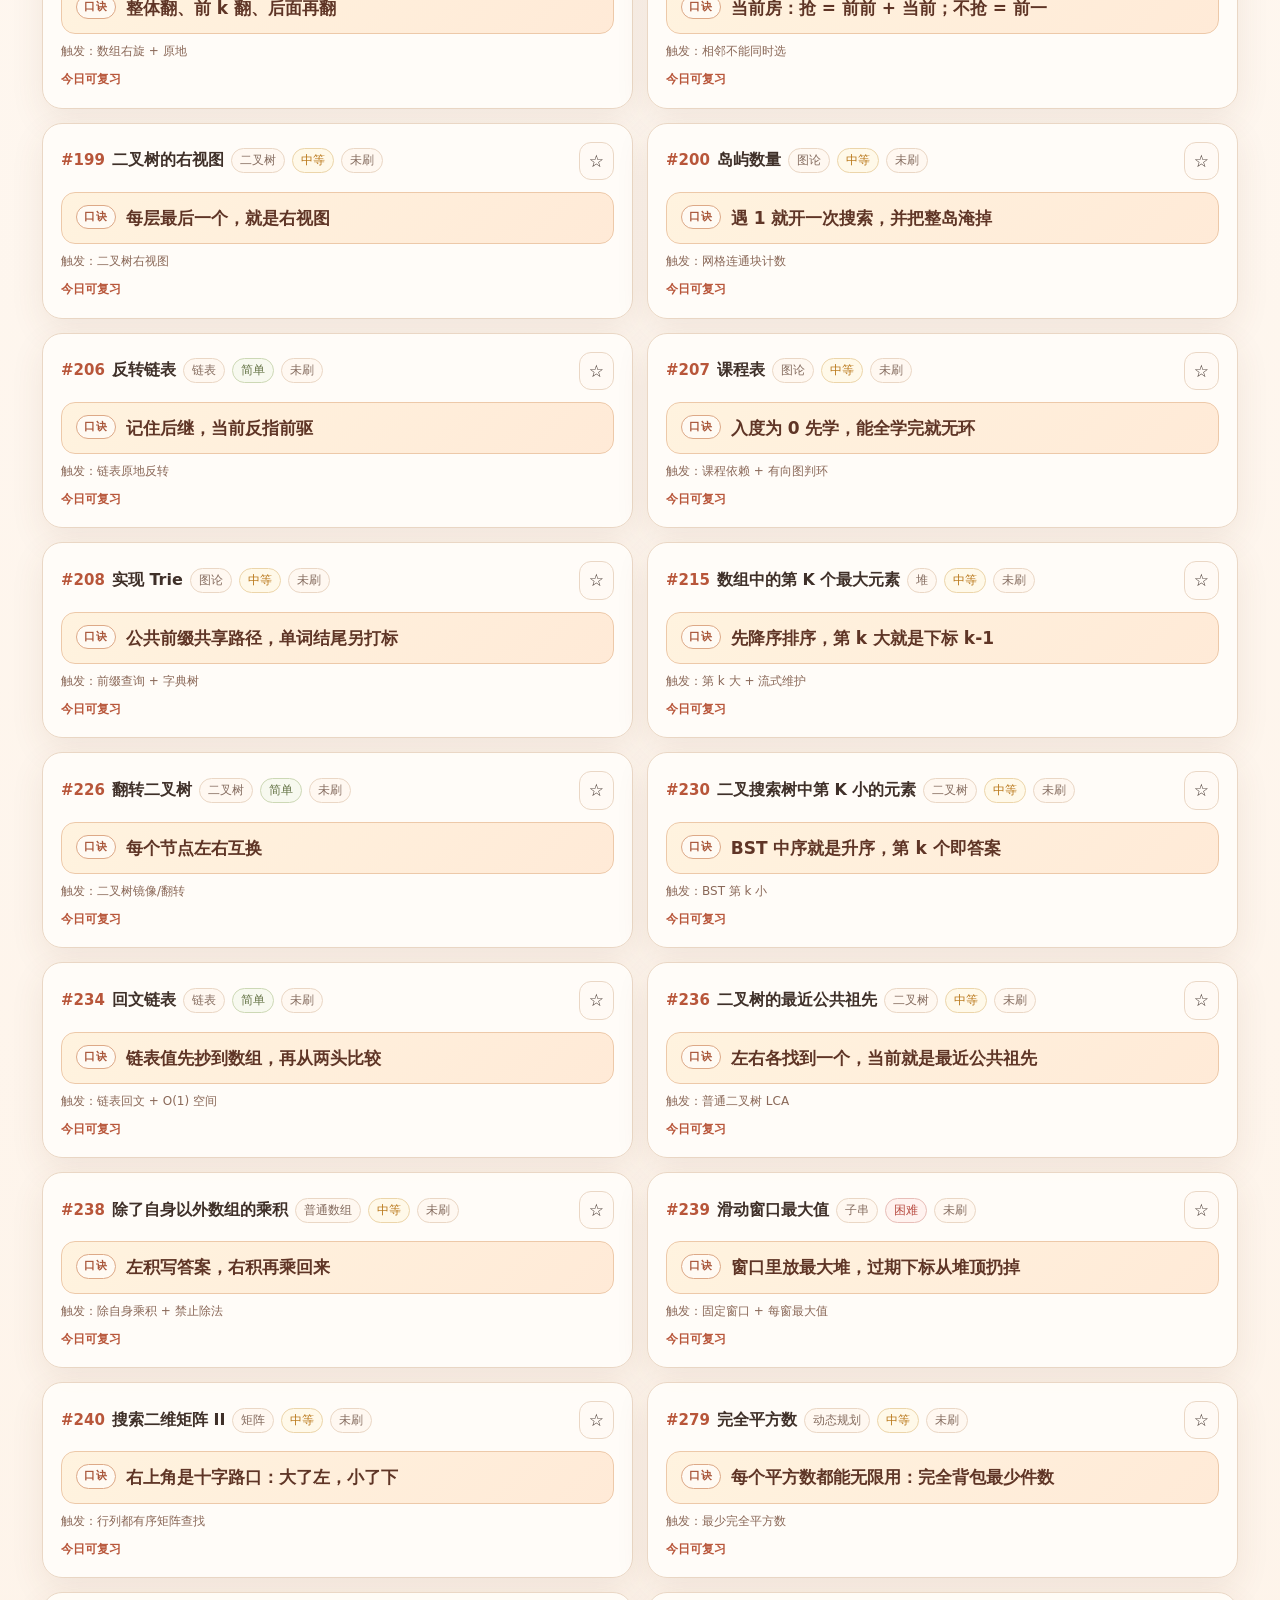
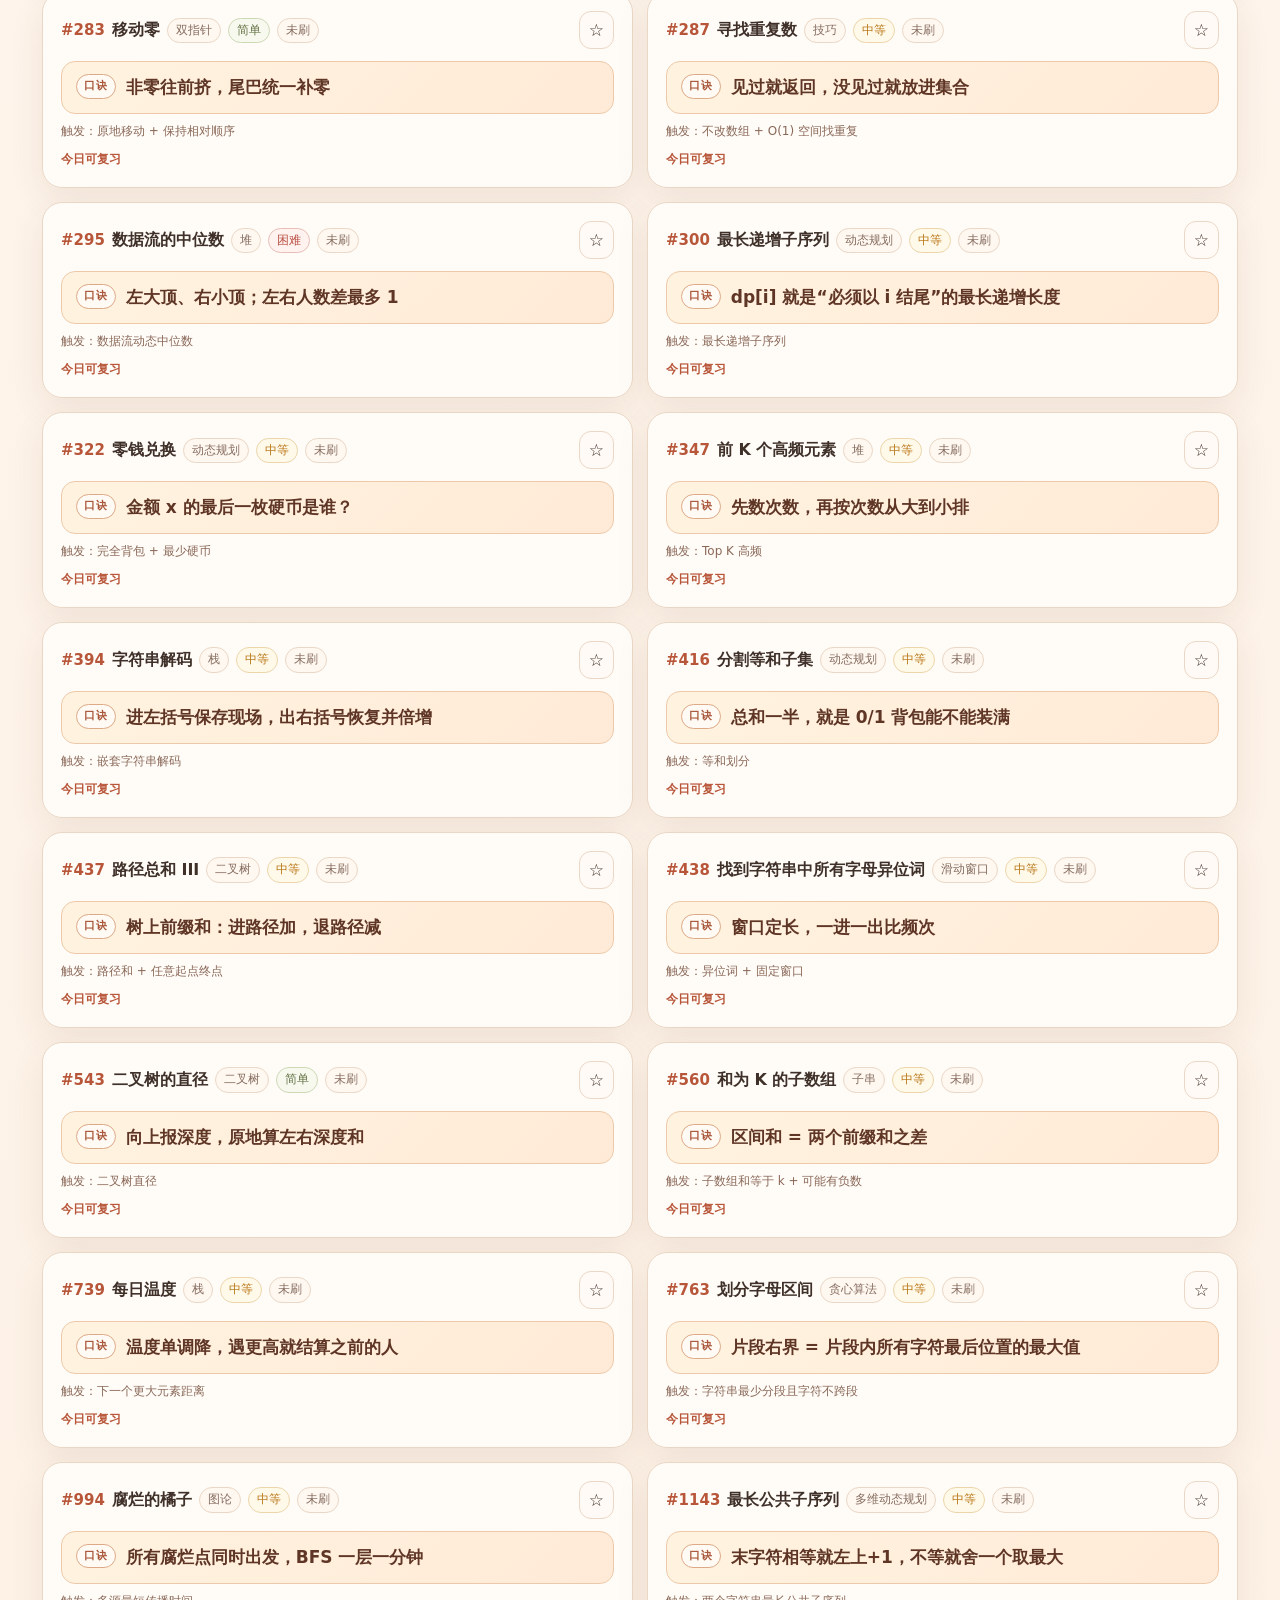
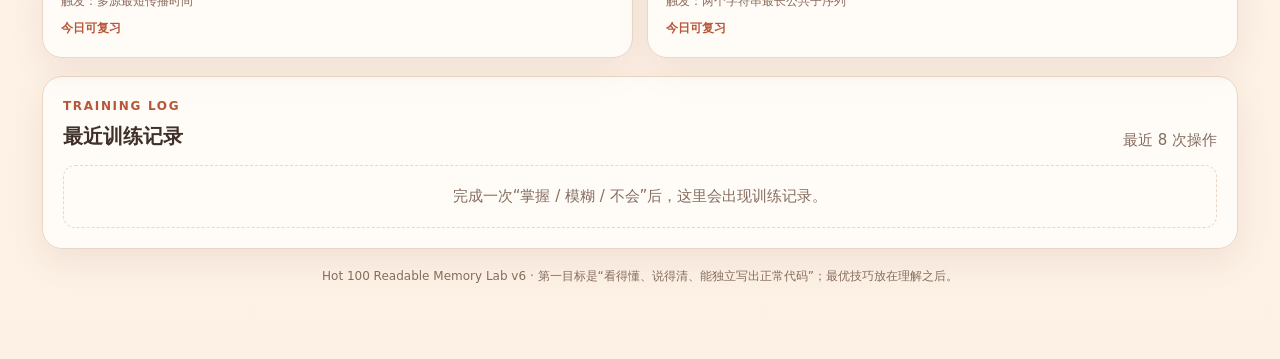
==== commit 8cc1885e: "fix: align readable method metadata and load order" ====
--- a/hot100/index.html
+++ b/hot100/index.html
@@ -12,6 +12,7 @@
   <script src="./app.js" defer></script>
   <script src="./memory-ui-v5.js" defer></script>
   <script src="./readable-v6.js" defer></script>
+  <script src="./readable-methods-v6.js" defer></script>
   <script src="./readable-format-v6.js" defer></script>
 </head>
 <body>
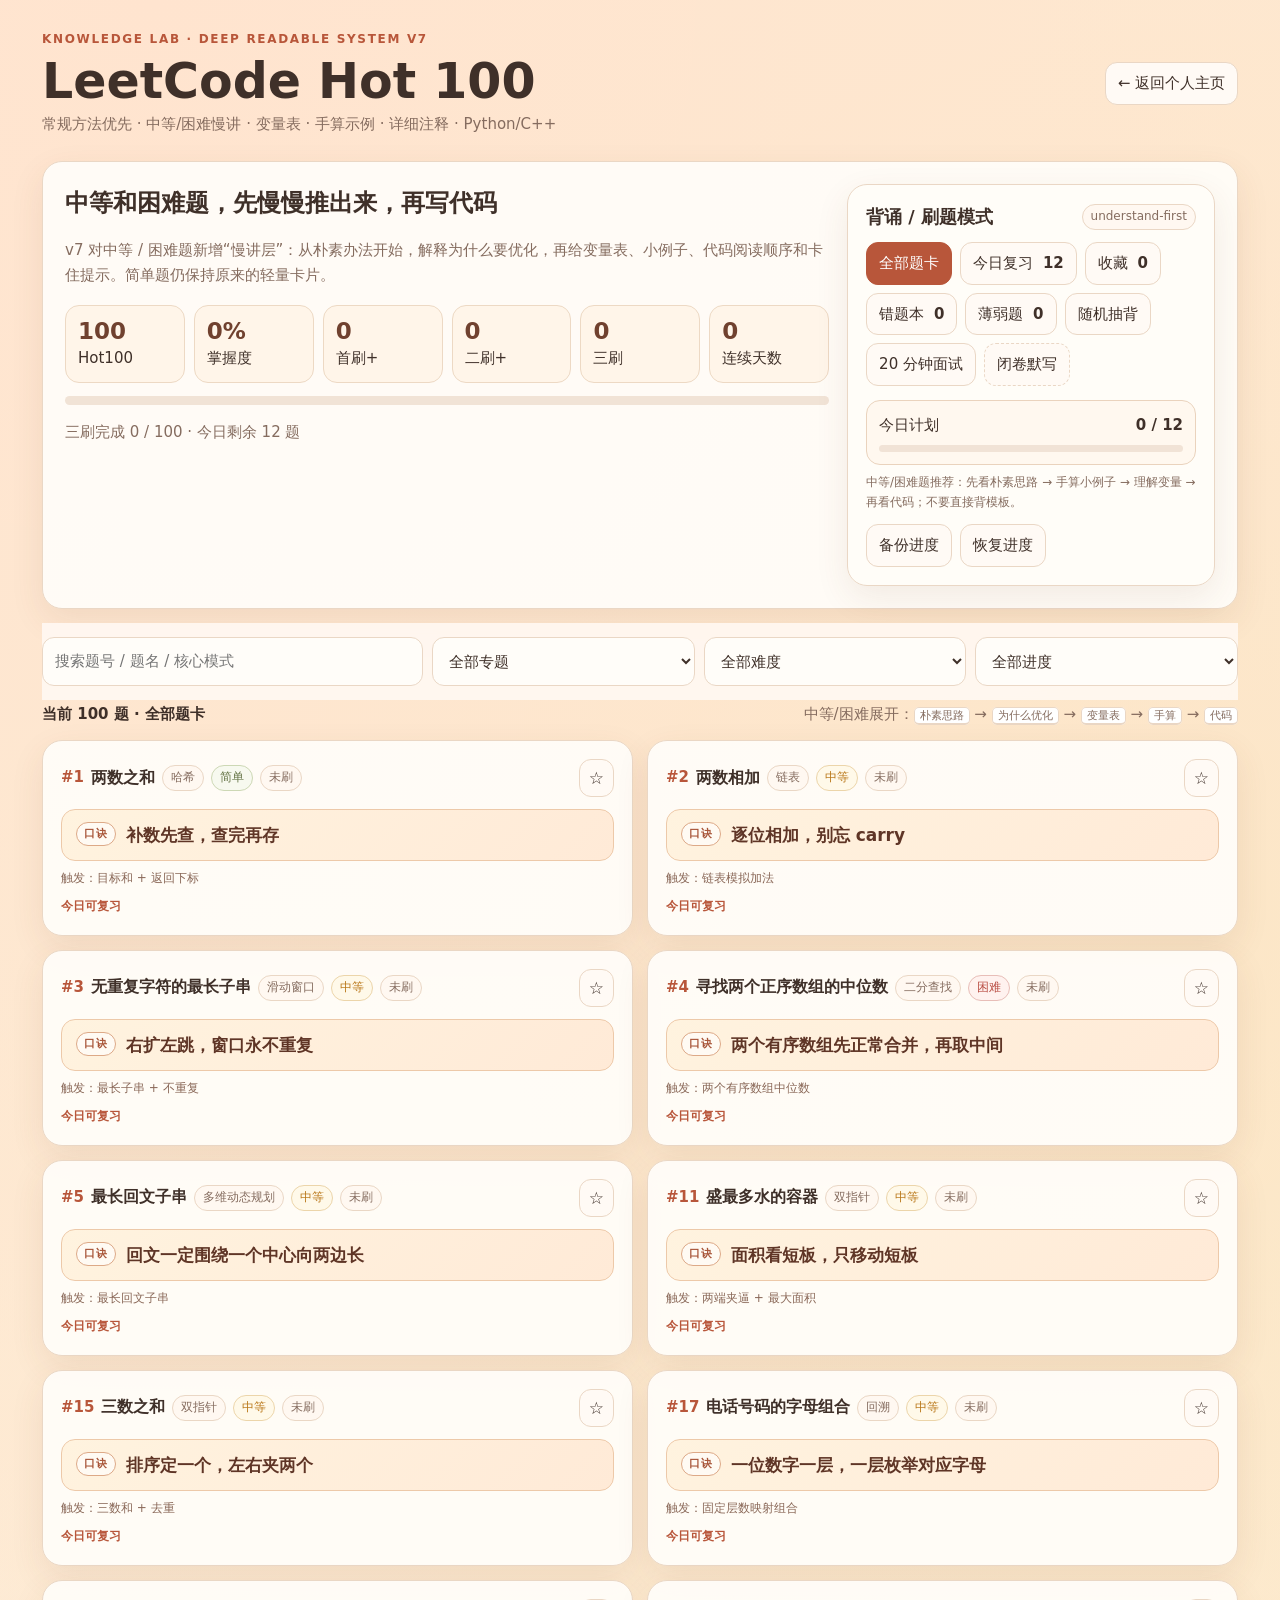
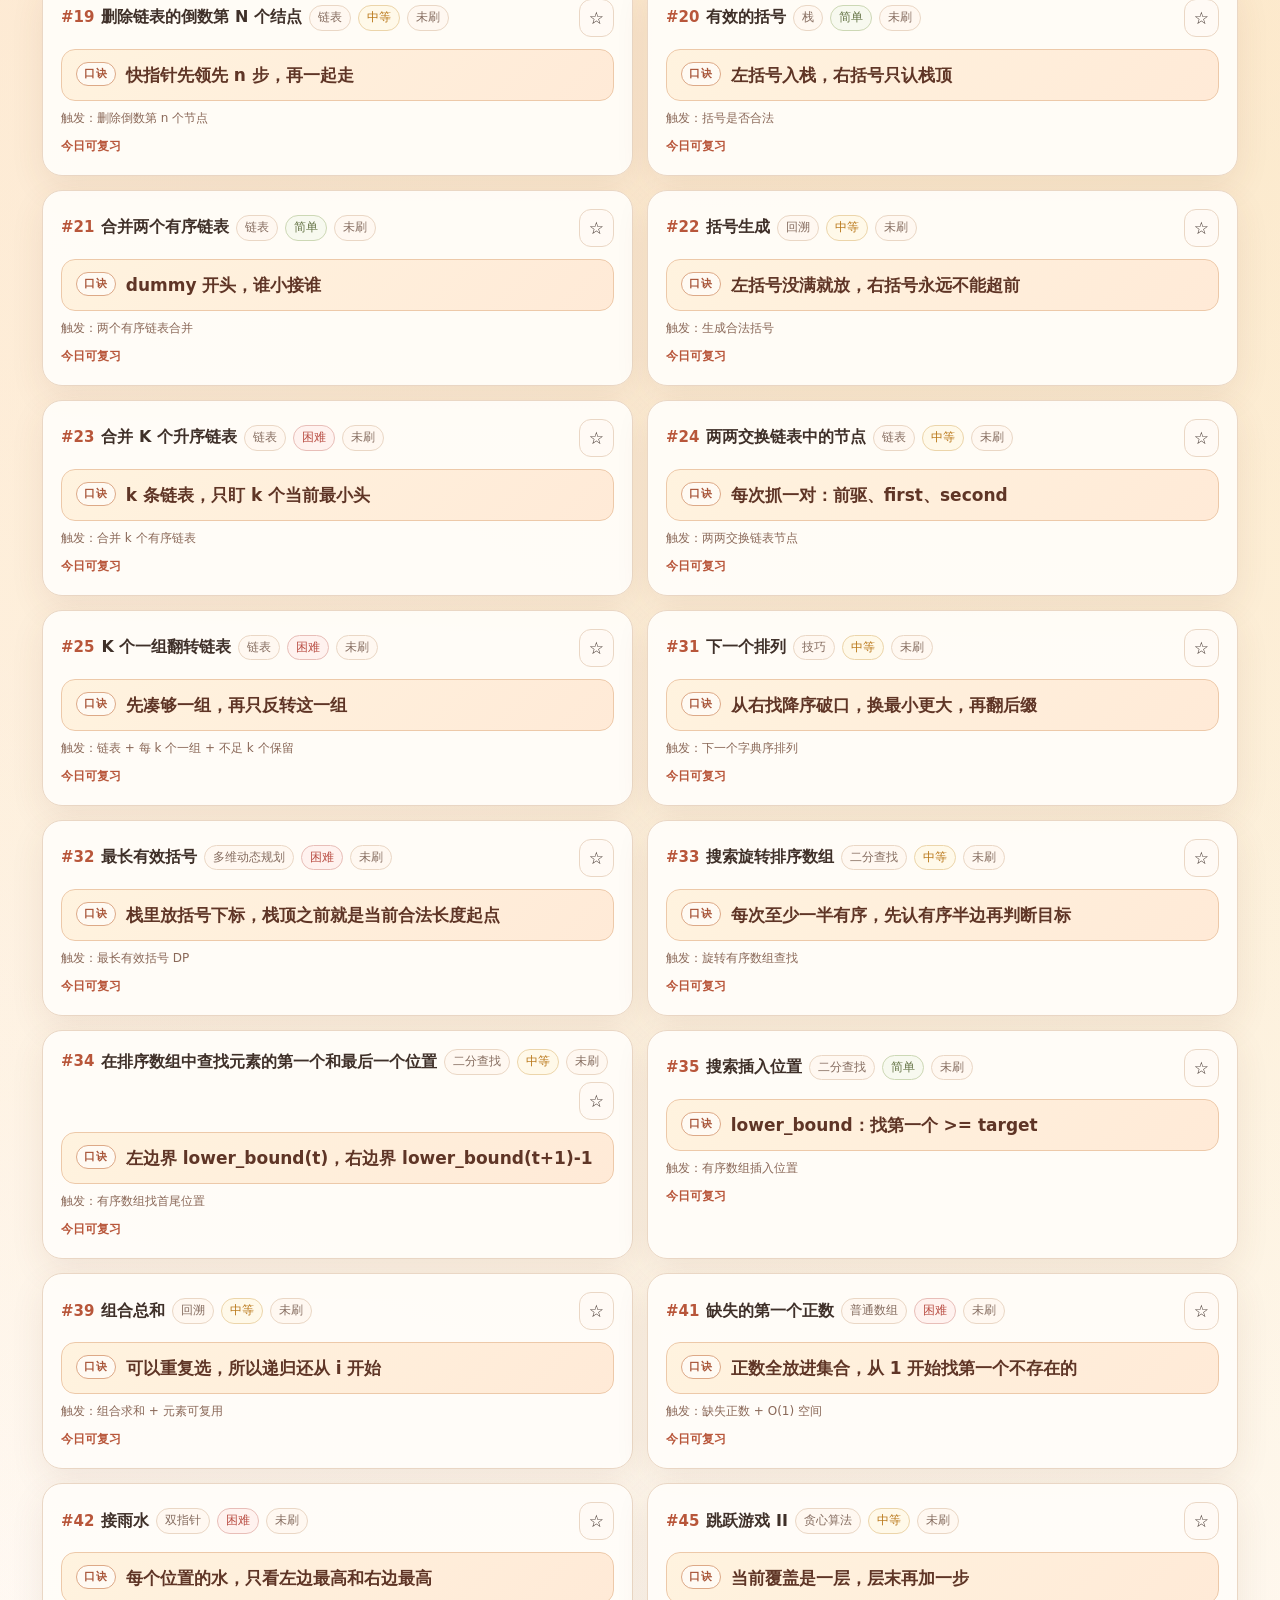
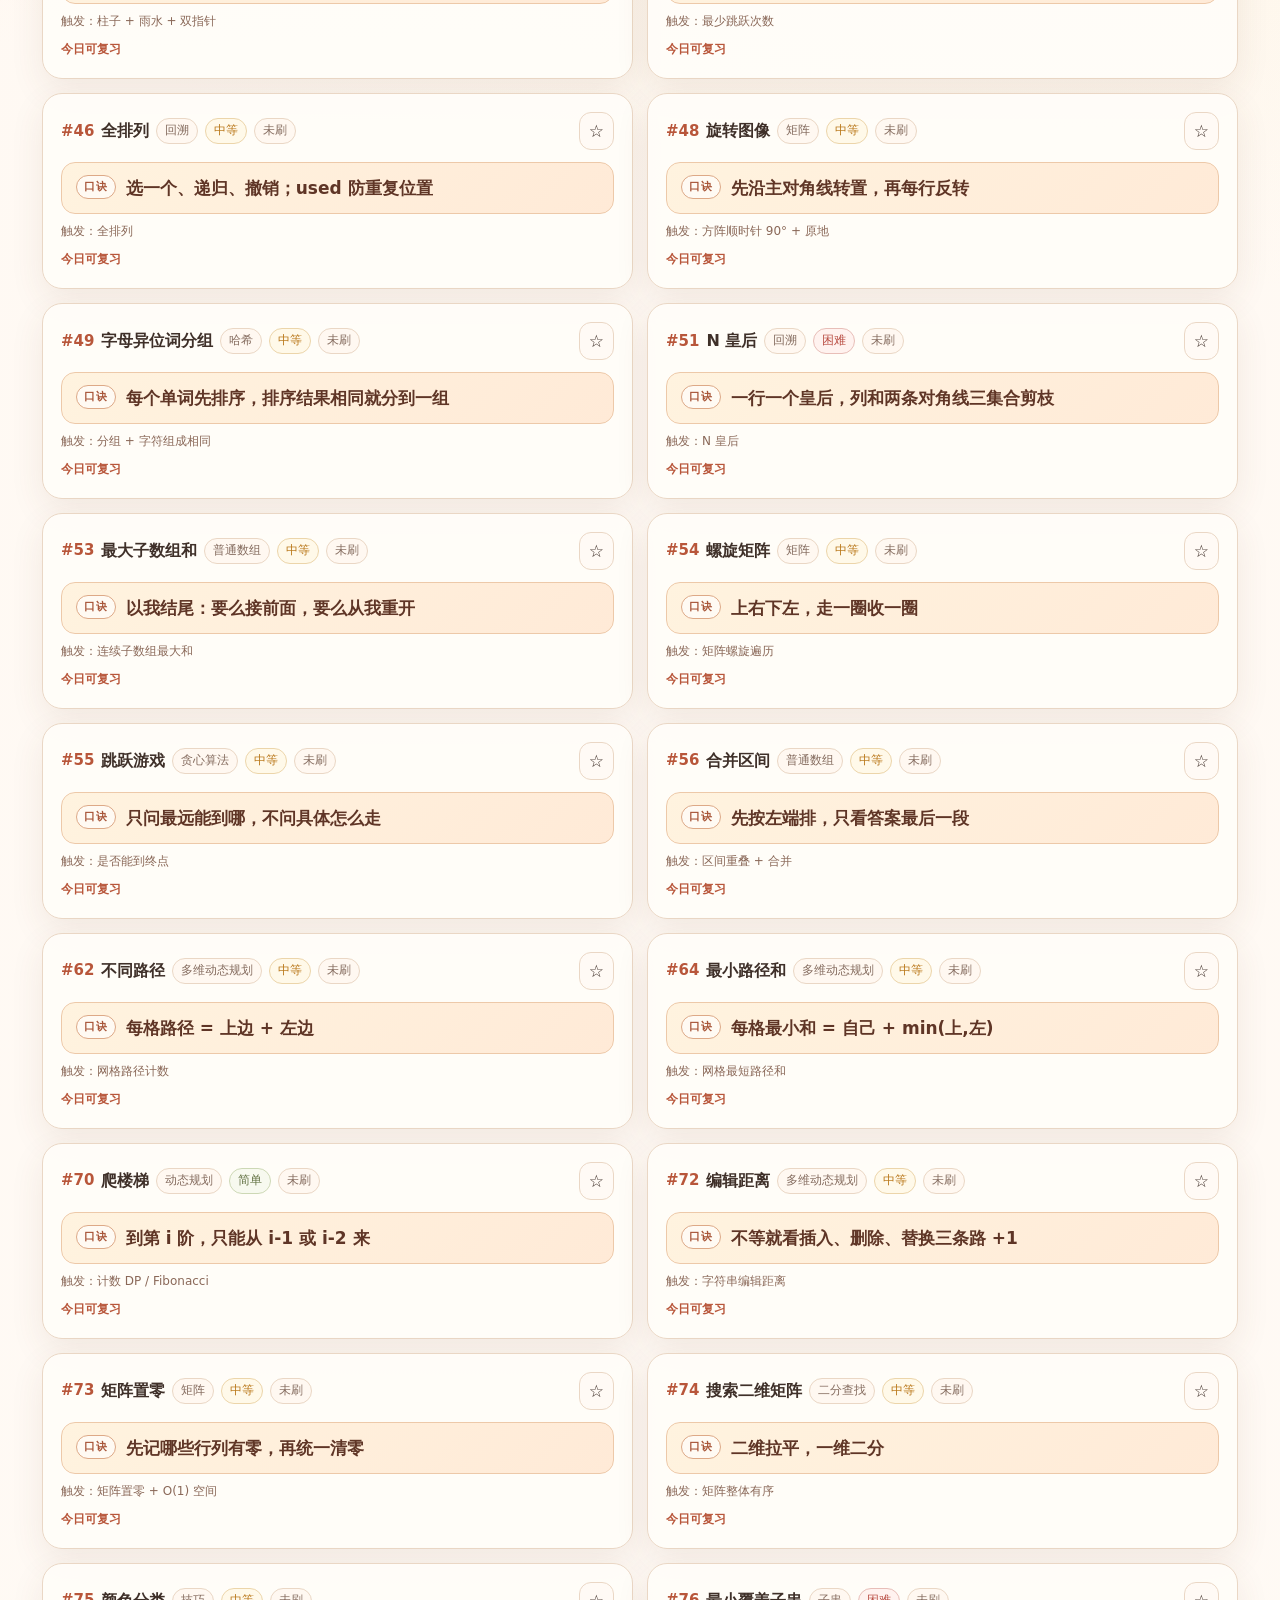
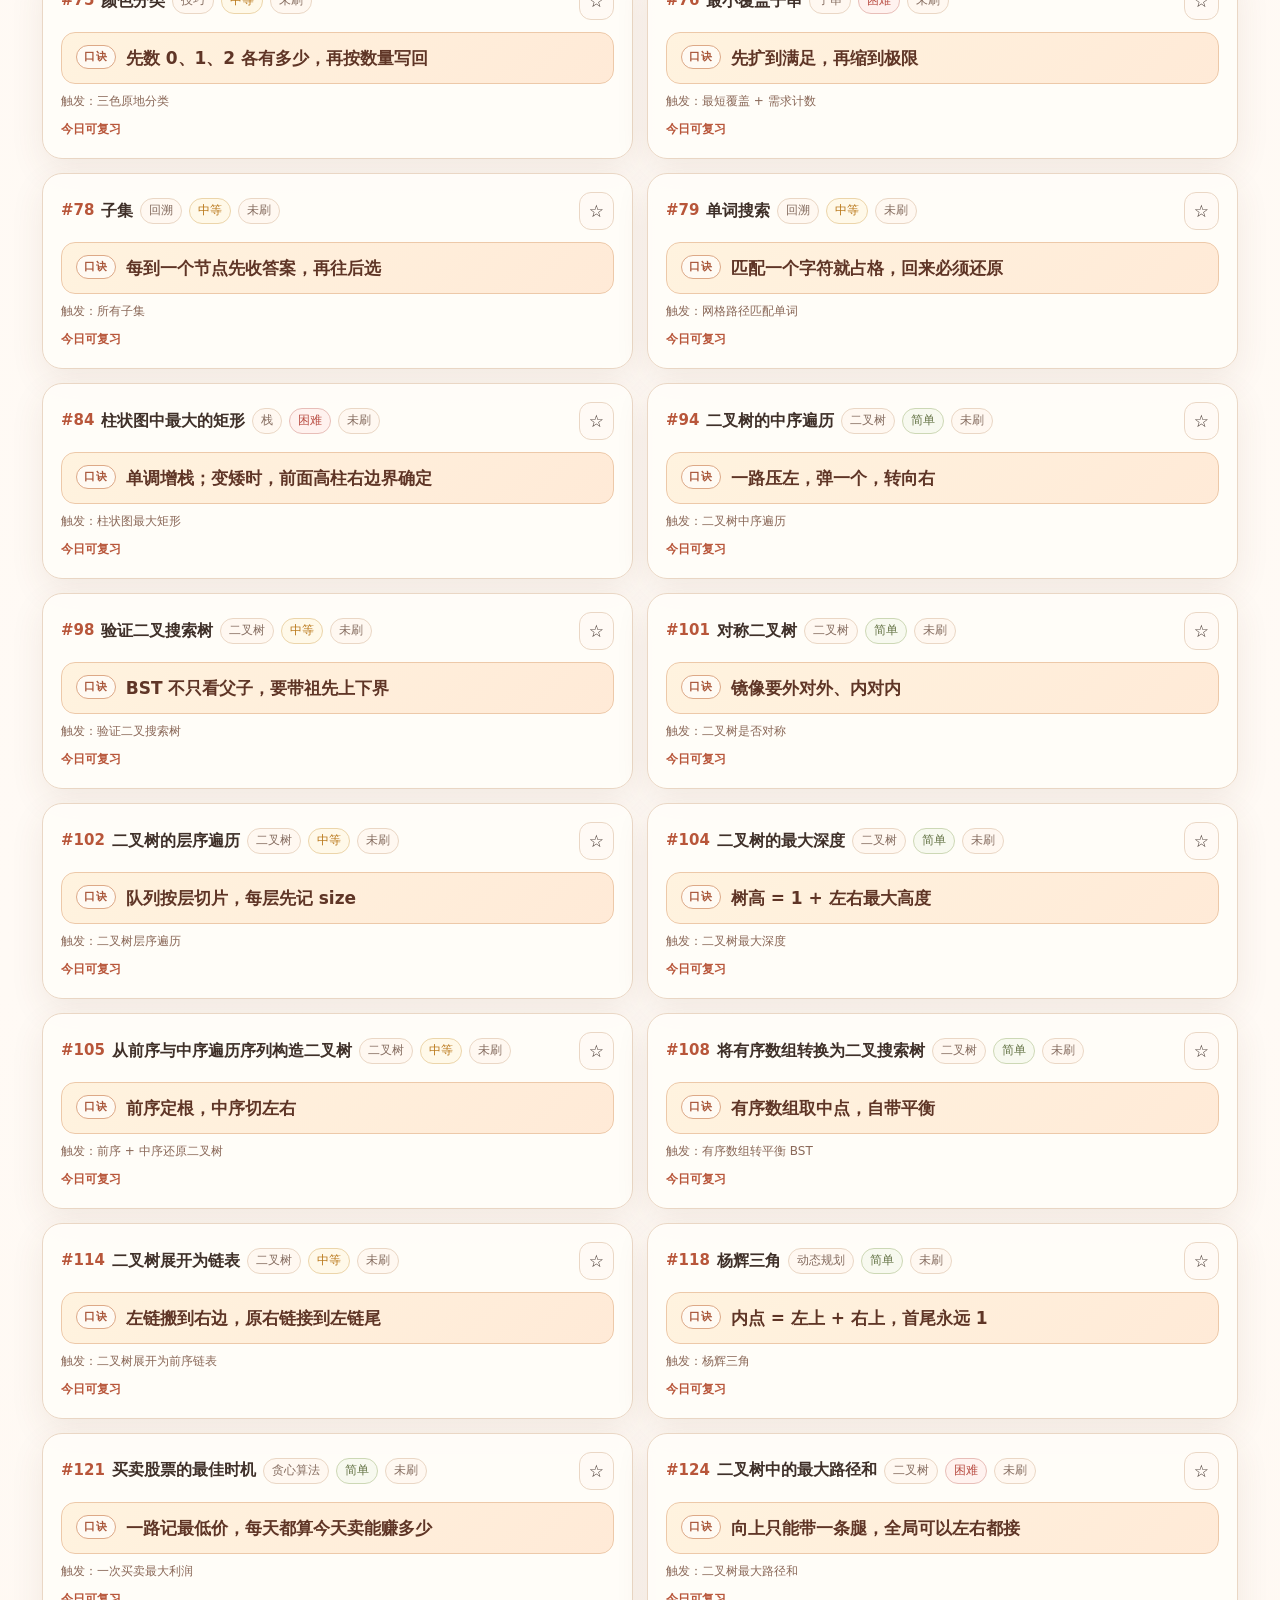
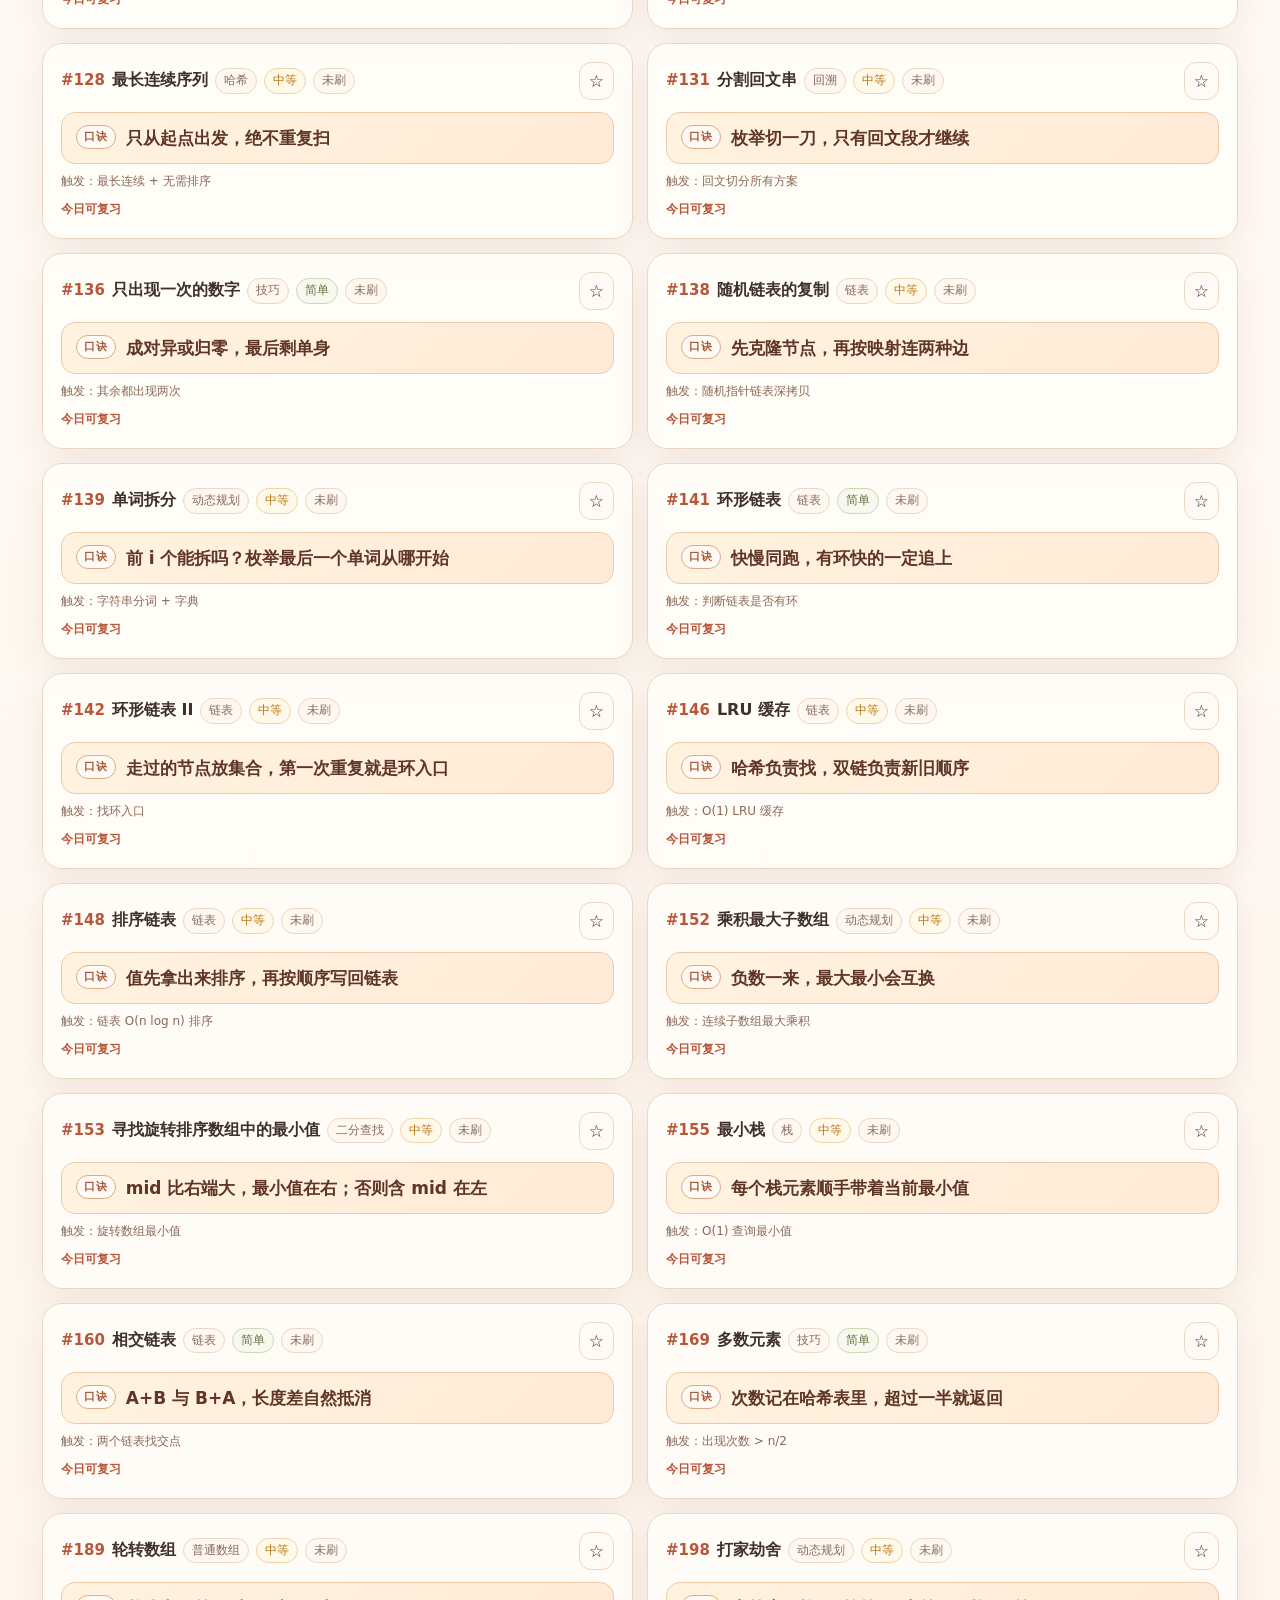
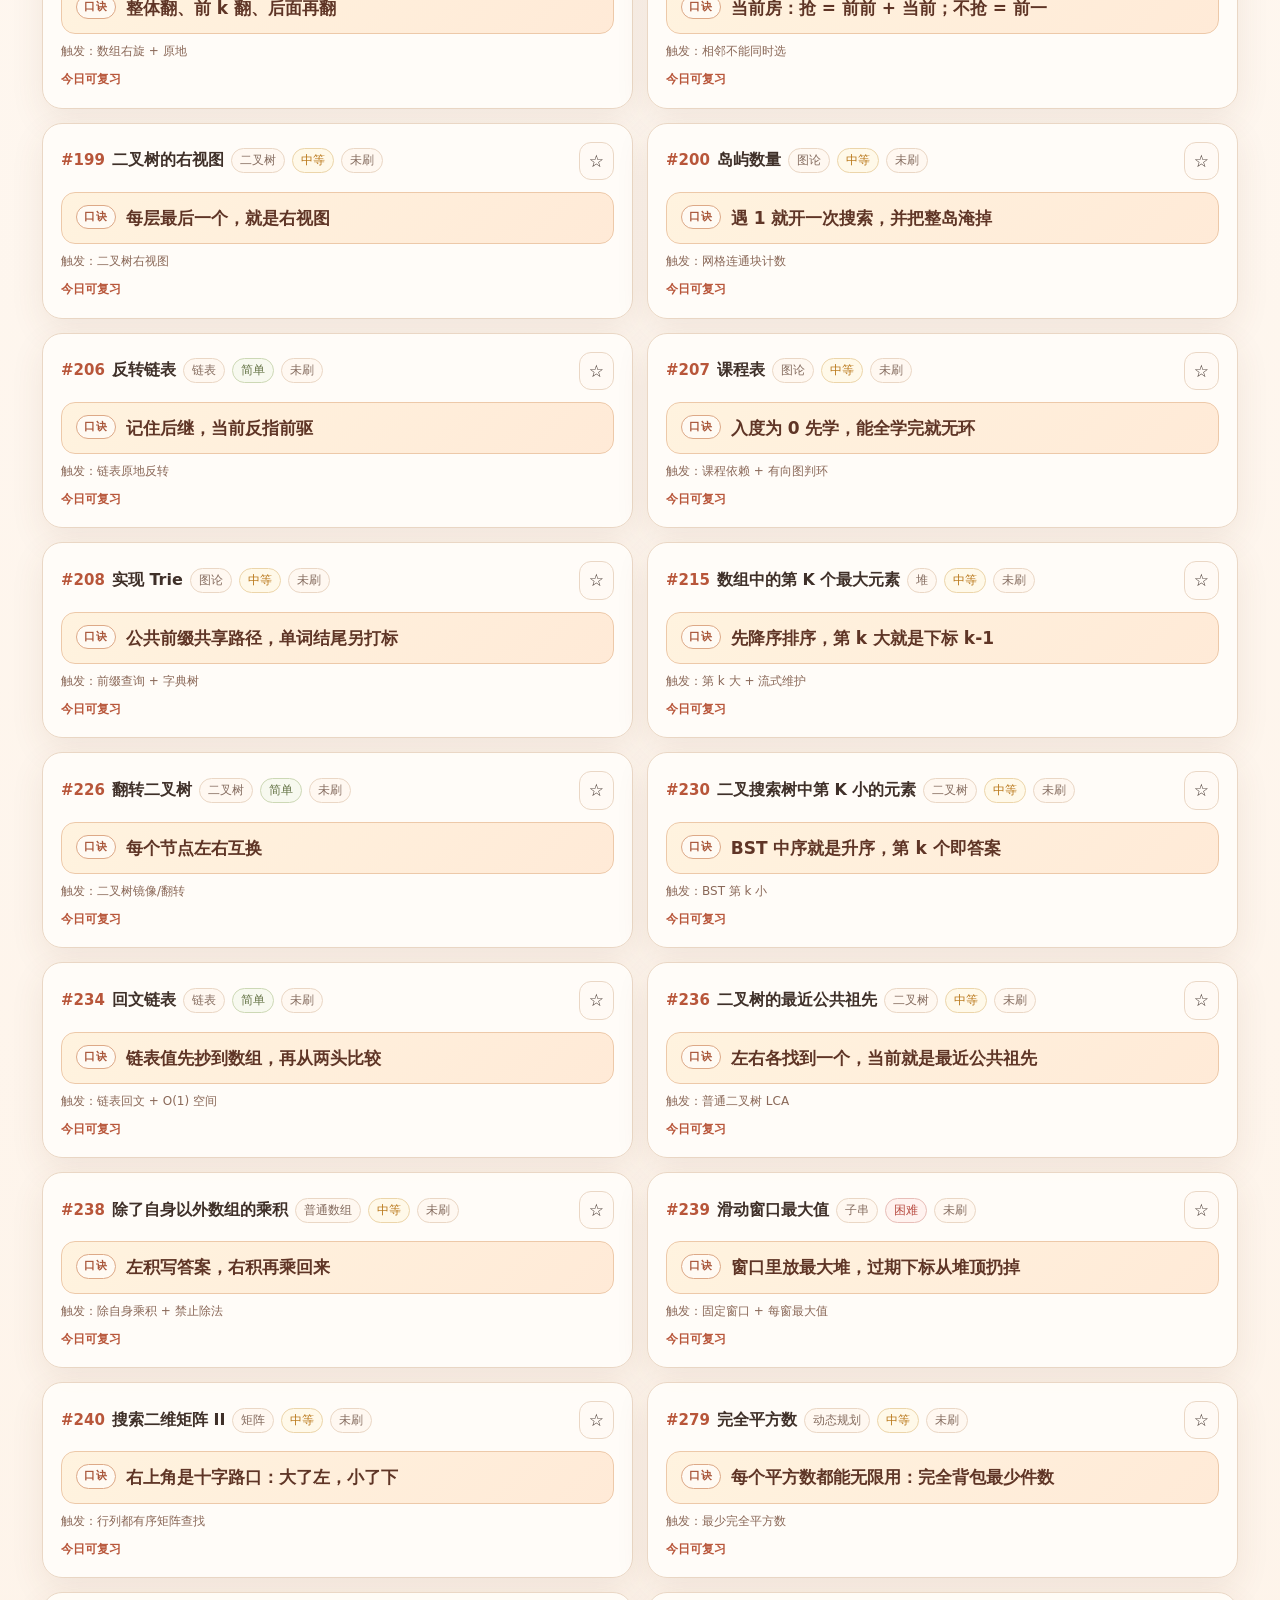
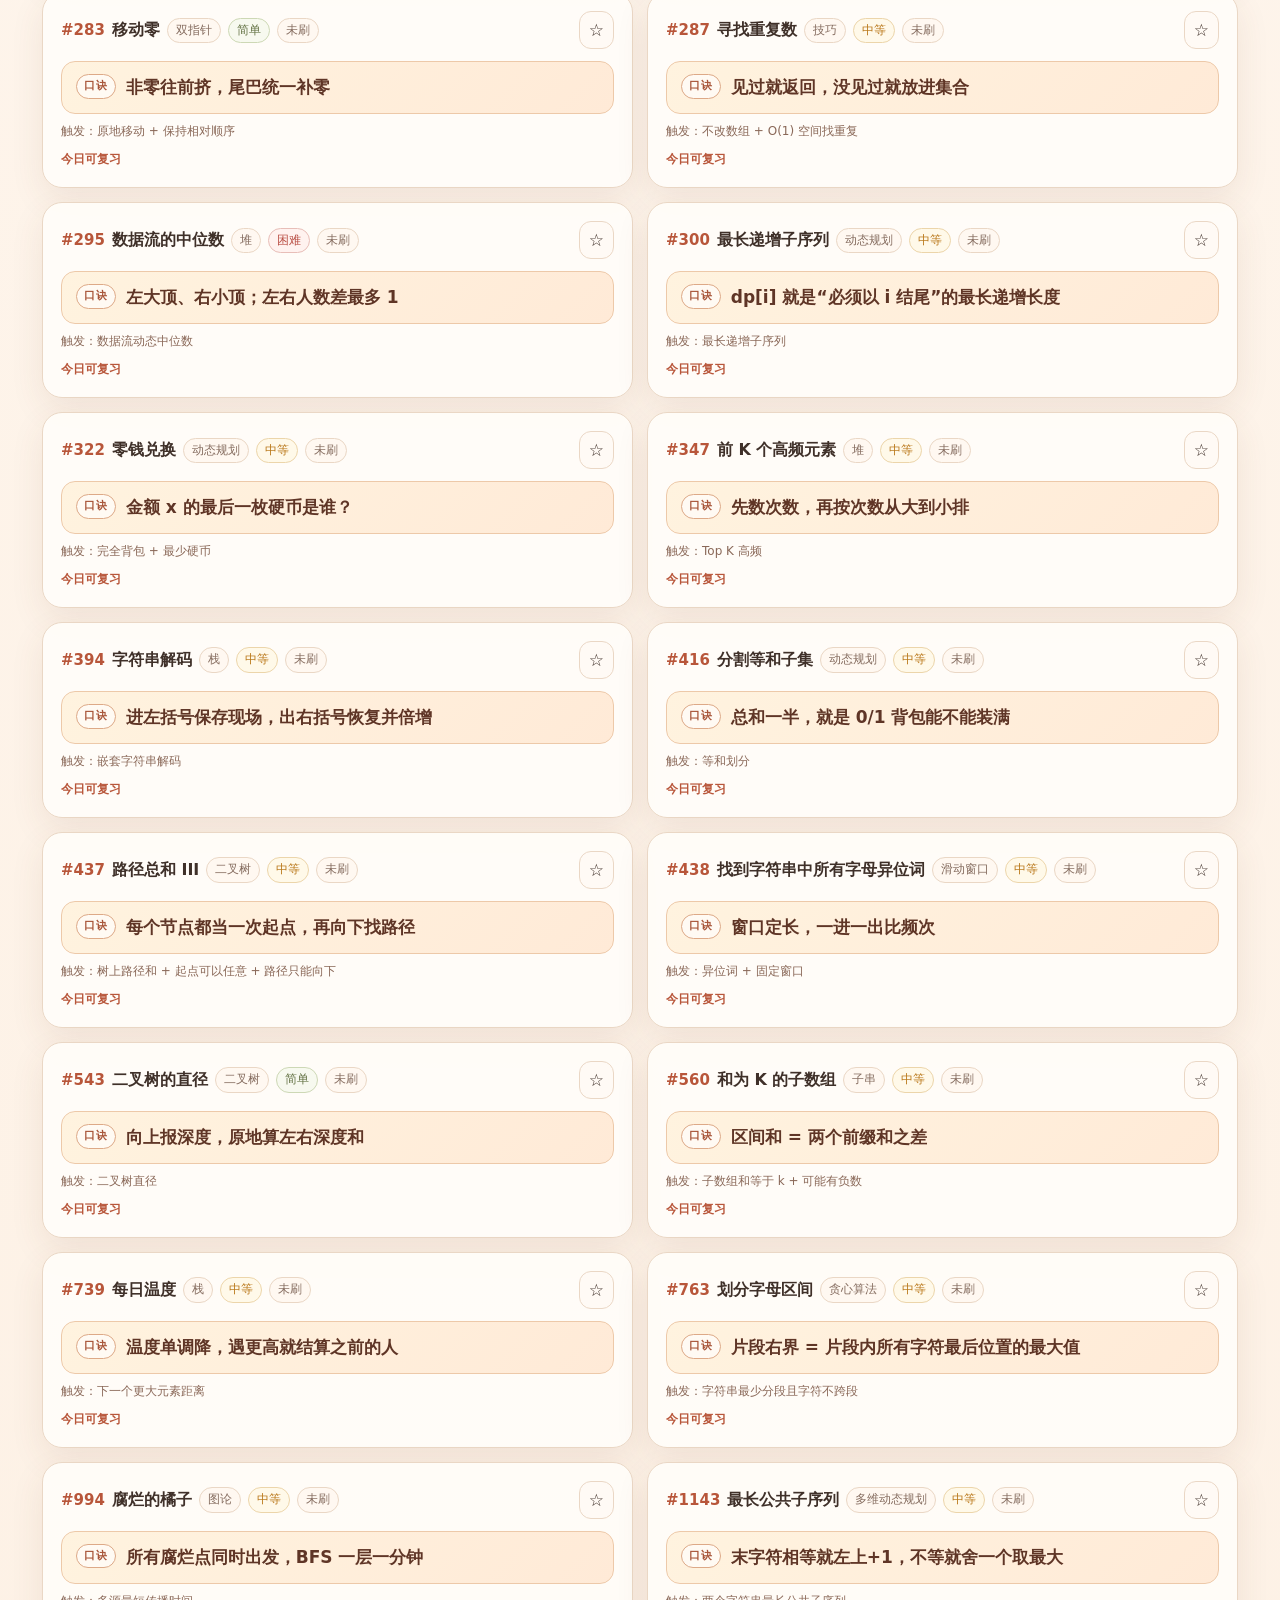
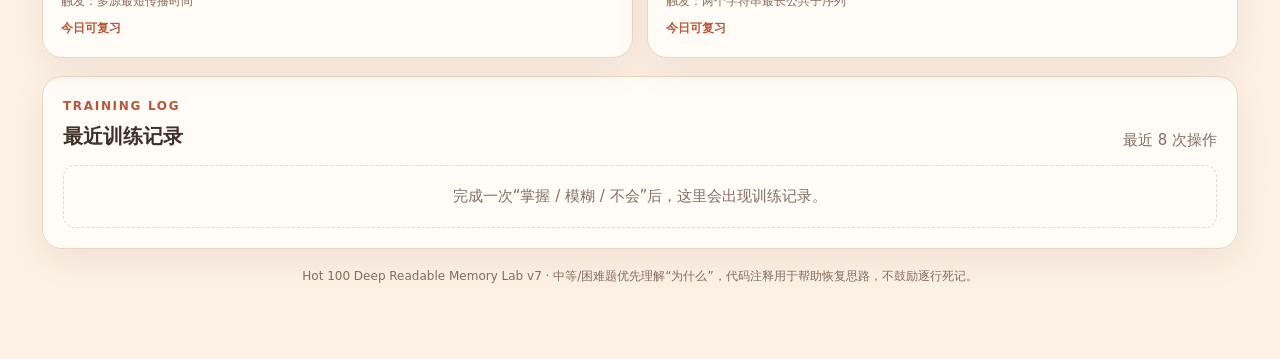
==== commit fa0fdac1: "feat: wire deep explanation system v7 into Hot100 page" ====
--- a/hot100/index.html
+++ b/hot100/index.html
@@ -3,25 +3,28 @@
 <head>
   <meta charset="utf-8">
   <meta name="viewport" content="width=device-width,initial-scale=1">
-  <meta name="description" content="LeetCode Hot 100 Memory Lab v6：优先常规、可读、面试友好的 Python/C++ 解法，一句口诀、三步推导、不变量与间隔复习。">
+  <meta name="description" content="LeetCode Hot 100 Readable Memory Lab v7：中等/困难题慢讲、朴素思路到常规解法、变量表、手算示例、详细注释与 Python/C++ 可读代码。">
   <title>Hot 100 Readable Memory Lab</title>
   <link rel="stylesheet" href="./styles.css">
   <link rel="stylesheet" href="./memory-v5.css">
   <link rel="stylesheet" href="./readable-v6.css">
+  <link rel="stylesheet" href="./deep-v7.css">
   <script src="./data/memory-v5.js" defer></script>
   <script src="./app.js" defer></script>
   <script src="./memory-ui-v5.js" defer></script>
   <script src="./readable-v6.js" defer></script>
   <script src="./readable-methods-v6.js" defer></script>
   <script src="./readable-format-v6.js" defer></script>
+  <script src="./deep-methods-v7.js" defer></script>
+  <script src="./deep-dive-v7.js" defer></script>
 </head>
 <body>
   <div class="wrap">
     <header class="top">
       <div>
-        <div class="eyebrow">Knowledge Lab · Readable Memory System v6</div>
+        <div class="eyebrow">Knowledge Lab · Deep Readable System v7</div>
         <h1>LeetCode Hot 100</h1>
-        <div class="muted">常规方法优先 · 可读代码 · 一句口诀 · 三步推导 · Python/C++ · 间隔复习</div>
+        <div class="muted">常规方法优先 · 中等/困难慢讲 · 变量表 · 手算示例 · 详细注释 · Python/C++</div>
       </div>
       <a class="back" href="../">← 返回个人主页</a>
     </header>
@@ -29,8 +32,8 @@
     <section class="hero">
       <div class="hero-grid">
         <div>
-          <h2>先写出“正常人会写的代码”，再追求最优技巧</h2>
-          <p class="muted">v6 默认优先直观、稳定、面试友好的常规解法。对于明显偏技巧的题，会先给更容易理解的方法，再把双指针、原地哈希、二分切分、Floyd 等优化放到“进阶 / 优化”里。</p>
+          <h2>中等和困难题，先慢慢推出来，再写代码</h2>
+          <p class="muted">v7 对中等 / 困难题新增“慢讲层”：从朴素办法开始，解释为什么要优化，再给变量表、小例子、代码阅读顺序和卡住提示。简单题仍保持原来的轻量卡片。</p>
           <div class="stats stats-v4">
             <div class="stat"><b id="total">0</b>Hot100</div>
             <div class="stat"><b id="mastery">0%</b>掌握度</div>
@@ -46,7 +49,7 @@
         </div>
 
         <aside class="practice-panel">
-          <div class="practice-title"><h3>背诵 / 刷题模式</h3><span class="tag">readable-first</span></div>
+          <div class="practice-title"><h3>背诵 / 刷题模式</h3><span class="tag">understand-first</span></div>
           <div class="mode-row">
             <button type="button" class="mode-btn active" data-mode="all">全部题卡</button>
             <button type="button" class="mode-btn" data-mode="today">今日复习 <strong id="todayN">0</strong></button>
@@ -61,7 +64,7 @@
             <div class="daily-title"><span>今日计划</span><b><span id="dailyDone">0</span> / <span id="dailyTotal">0</span></b></div>
             <div class="mini-progress"><span id="dailyBar" style="width:0"></span></div>
           </div>
-          <p class="card-note">推荐顺序：先理解常规解法 → 说口诀和三步 → 独立写可读代码 → 最后再看进阶优化。</p>
+          <p class="card-note">中等/困难题推荐：先看朴素思路 → 手算小例子 → 理解变量 → 再看代码；不要直接背模板。</p>
           <div class="data-actions">
             <button type="button" class="ghost-btn" id="exportBtn">备份进度</button>
             <button type="button" class="ghost-btn" id="importBtn">恢复进度</button>
@@ -94,7 +97,7 @@
 
     <div class="result-summary">
       <strong id="resultCount">当前 0 题</strong>
-      <span class="muted">展开顺序：<span class="kbd">背诵卡</span> → <span class="kbd">先理解</span> → <span class="kbd">常规代码</span> → <span class="kbd">进阶优化</span></span>
+      <span class="muted">中等/困难展开：<span class="kbd">朴素思路</span> → <span class="kbd">为什么优化</span> → <span class="kbd">变量表</span> → <span class="kbd">手算</span> → <span class="kbd">代码</span></span>
     </div>
 
     <main id="grid" class="grid"></main>
@@ -107,7 +110,7 @@
       <div id="historyList" class="history-list"></div>
     </section>
 
-    <div class="footer-note">Hot 100 Readable Memory Lab v6 · 第一目标是“看得懂、说得清、能独立写出正常代码”；最优技巧放在理解之后。</div>
+    <div class="footer-note">Hot 100 Deep Readable Memory Lab v7 · 中等/困难题优先理解“为什么”，代码注释用于帮助恢复思路，不鼓励逐行死记。</div>
   </div>
 </body>
 </html>
--- a/hot100/deep-v7.css
+++ b/hot100/deep-v7.css
@@ -0,0 +1,2 @@
+/* Medium / hard deep explanation layer */
+.v7-deep-story{display:grid;gap:13px}.v7-deep-story>section{border:1px solid var(--line);border-radius:16px;background:#fffdf9;padding:17px 18px}.v7-deep-story h4{margin:0 0 10px;color:#77412f;font-size:16px}.v7-slow-banner{background:linear-gradient(135deg,#fff1e2,#fff9ed)!important;border-color:#e3b993!important;display:flex;justify-content:space-between;gap:18px;align-items:center}.v7-slow-banner div{display:grid;gap:3px}.v7-slow-banner span{font-size:12px;font-weight:850;letter-spacing:.08em;color:#ad5838}.v7-slow-banner strong{font-size:19px}.v7-slow-banner p{max-width:520px;margin:0;color:#795f51}.v7-question{margin-top:10px;padding:11px 13px;border-left:4px solid #d88955;background:#fff6ec;border-radius:0 10px 10px 0}.v7-soft{color:var(--muted);font-size:13px}.v7-method-card{display:grid;gap:4px;margin-top:12px;padding:13px 14px;background:#fbf2e7;border:1px solid #e9d2bc;border-radius:12px}.v7-method-card span{font-size:11px;text-transform:uppercase;letter-spacing:.09em;color:#9a6b54}.v7-method-card strong{font-size:16px;color:#91492f}.v7-method-card small{color:#765f52}.v7-numbered{list-style:none;padding:0;margin:0;display:grid;gap:9px}.v7-numbered li{display:grid;grid-template-columns:30px 1fr;gap:10px;align-items:start}.v7-numbered li>span{width:30px;height:30px;border-radius:50%;display:grid;place-items:center;background:#f6dcc7;color:#94462f;font-weight:850}.v7-numbered p{margin:3px 0}.v7-variable-table{display:grid;gap:7px}.v7-variable-table>div{display:grid;grid-template-columns:minmax(120px,.45fr) 1fr;gap:12px;padding:9px 10px;background:#fff8f1;border:1px solid #eedbca;border-radius:10px}.v7-variable-table code{font-weight:800;color:#9b4b34}.v7-variable-table span{color:#5e4a40}.v7-walkthrough,.v7-code-read{margin:0;padding-left:22px}.v7-walkthrough li,.v7-code-read li{margin:8px 0;padding-left:4px}.v7-checklist{display:grid;gap:5px;margin:12px 0 0;padding-left:20px;color:#72594c}.v7-stuck{background:#fff3d9!important;border-color:#e9c57d!important}.v7-stuck p{margin:0;font-weight:700;color:#7f5415}.memory-card:has(.tag.mid) .v7-slow-banner{box-shadow:inset 4px 0 0 #d69a3a}.memory-card:has(.tag.hard) .v7-slow-banner{box-shadow:inset 4px 0 0 #c35d50}@media(max-width:700px){.v7-slow-banner{align-items:flex-start;flex-direction:column}.v7-variable-table>div{grid-template-columns:1fr}.v7-deep-story>section{padding:15px}}
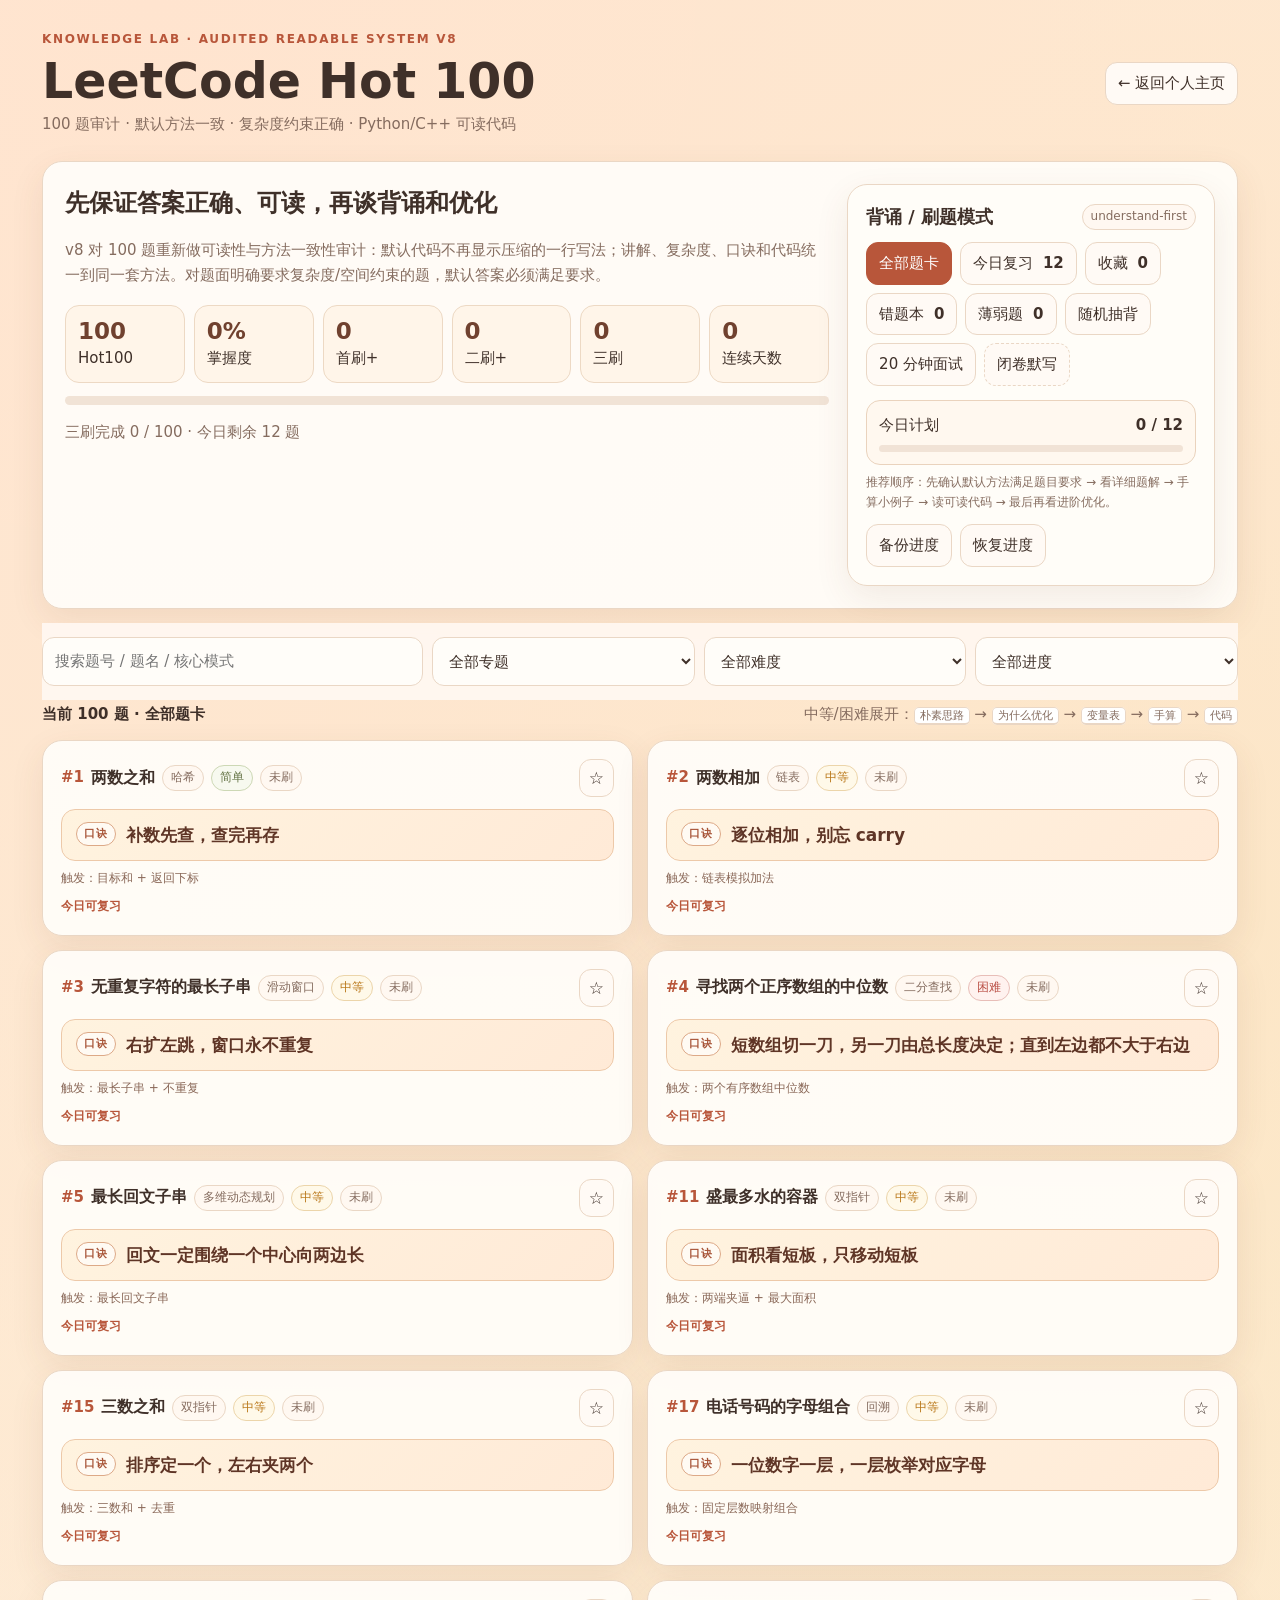
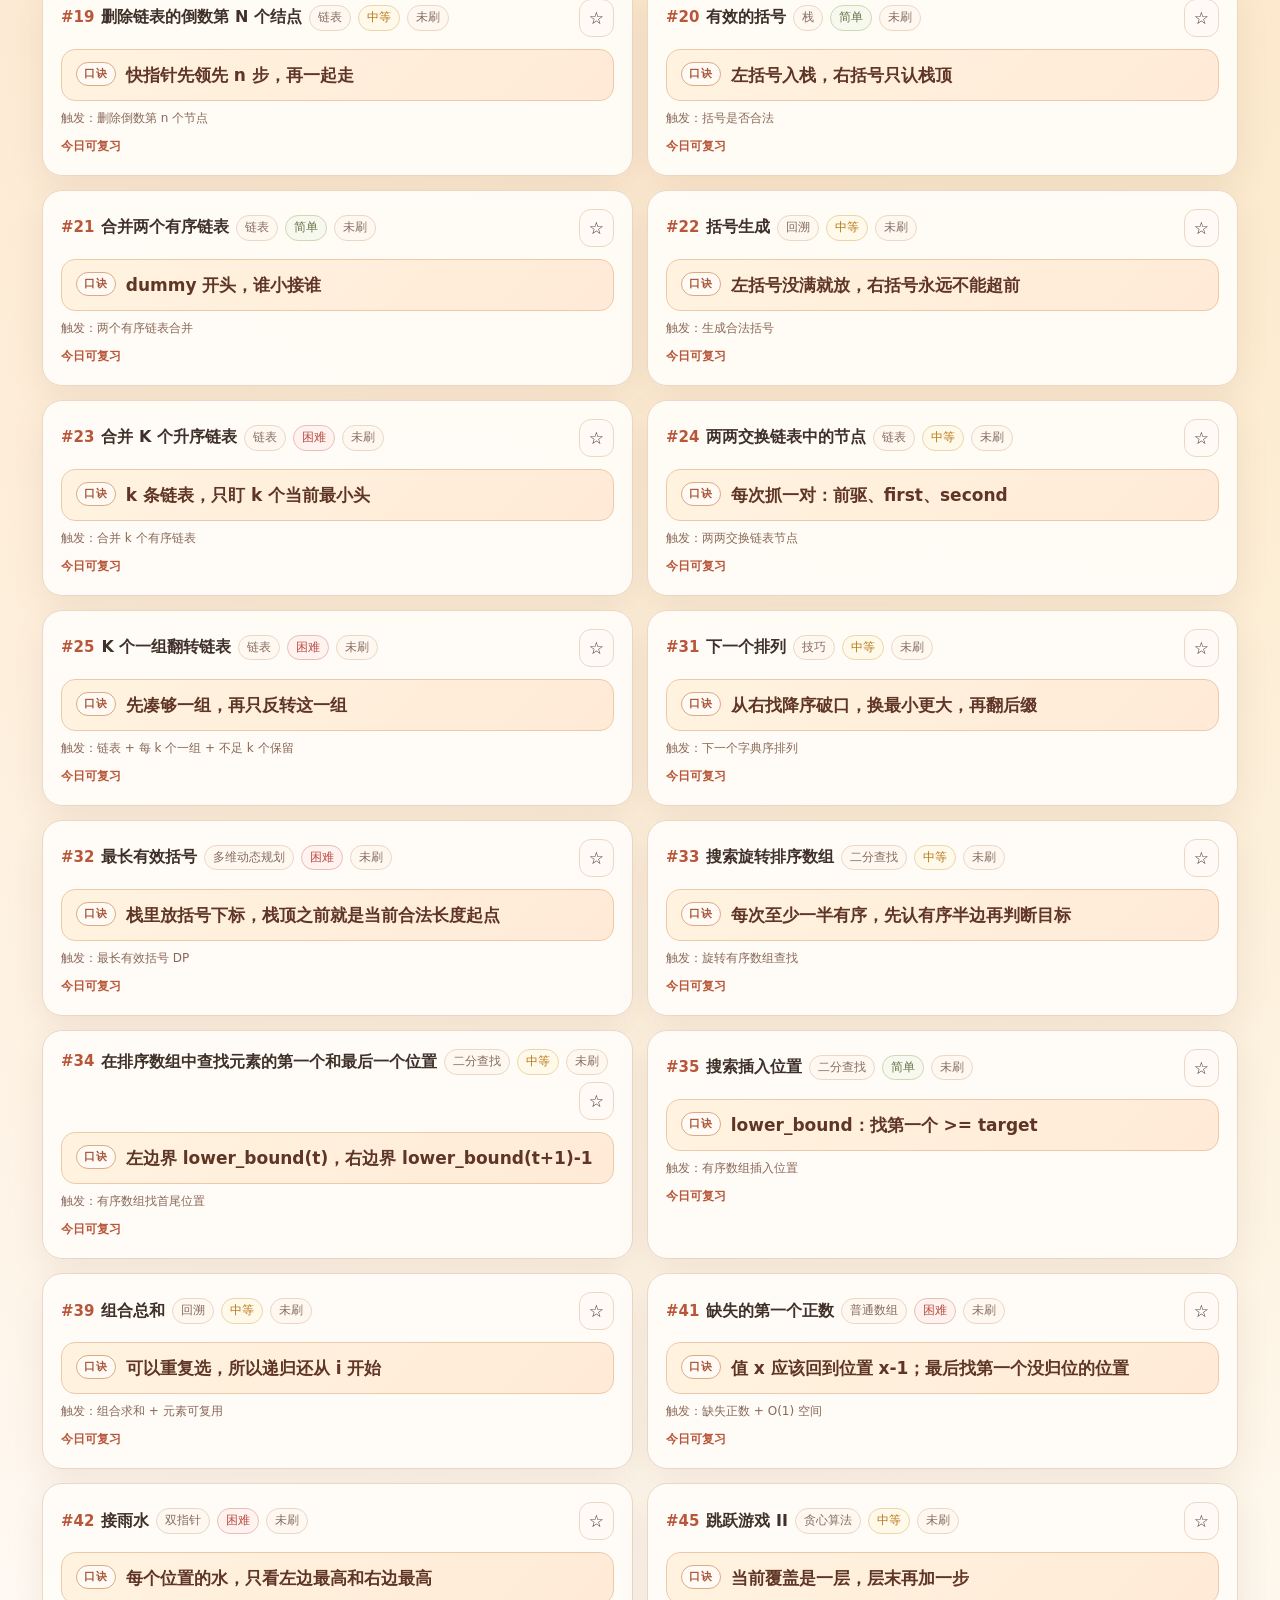
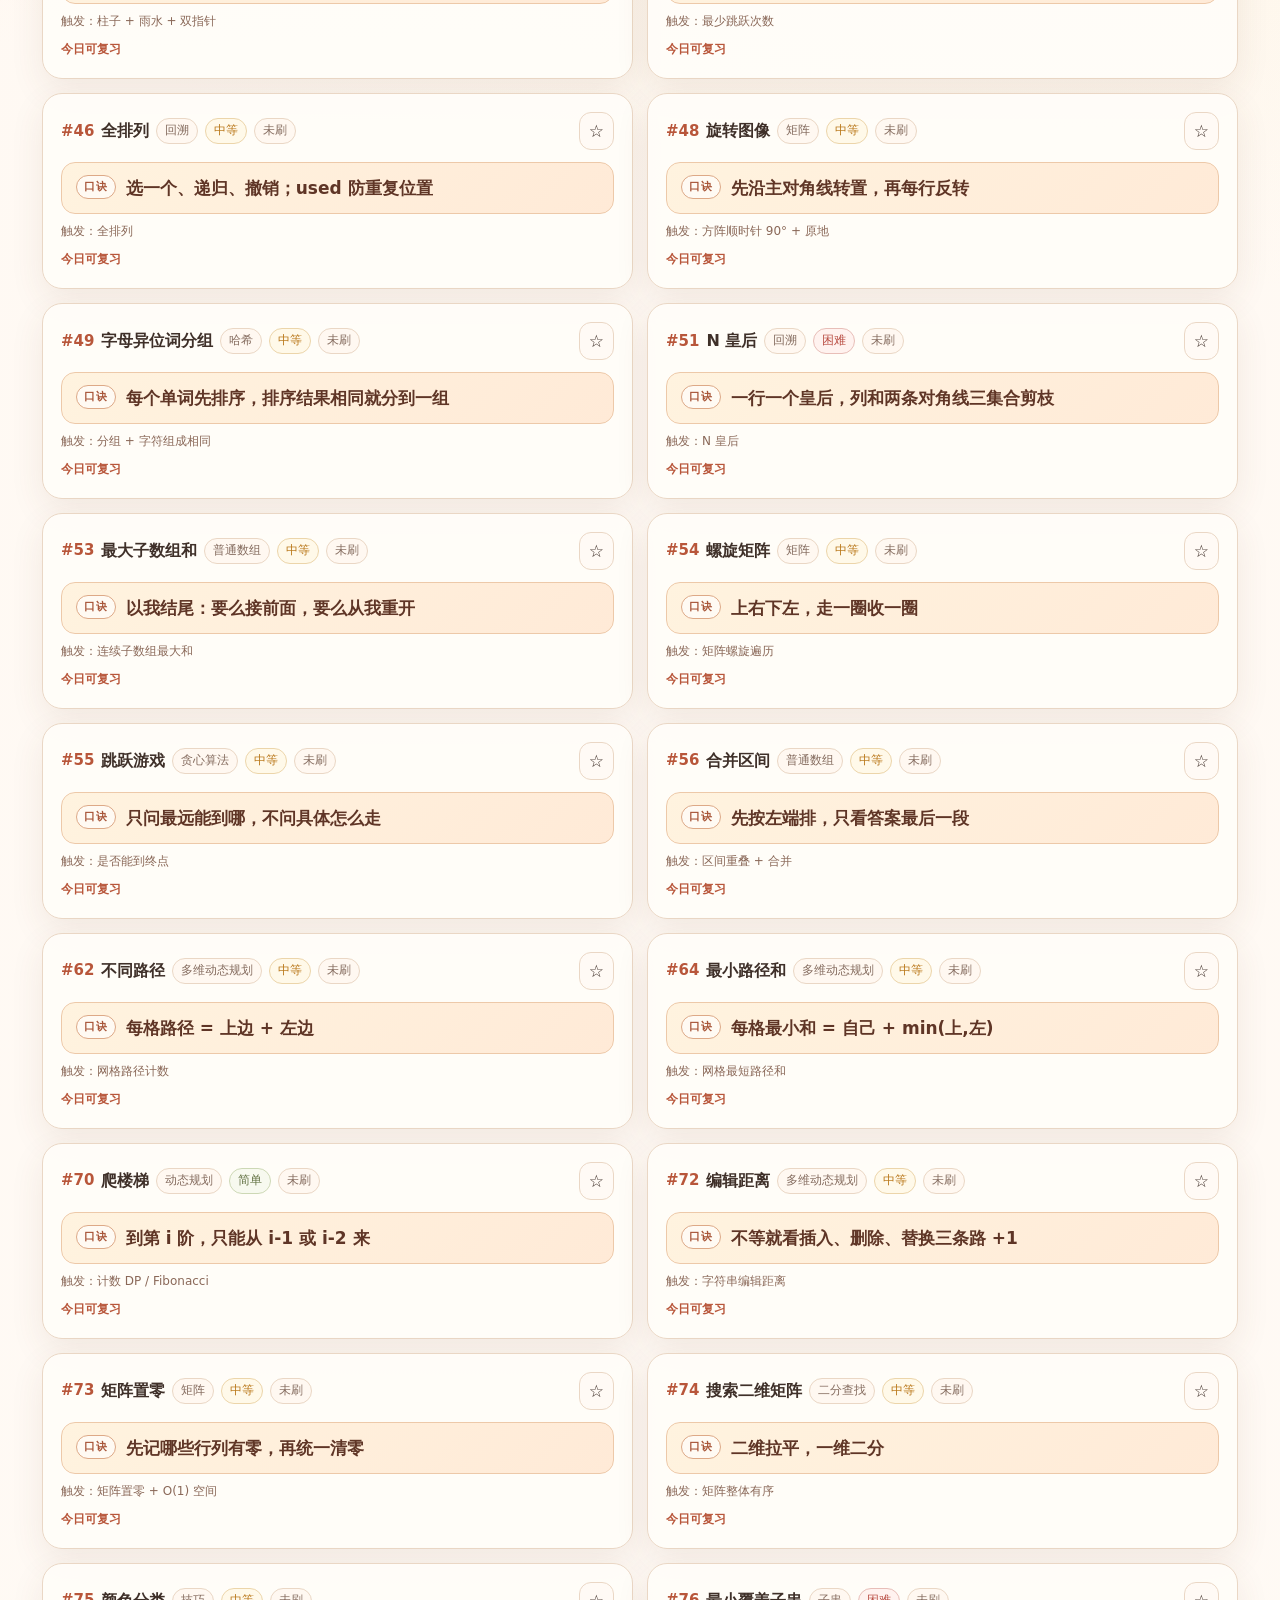
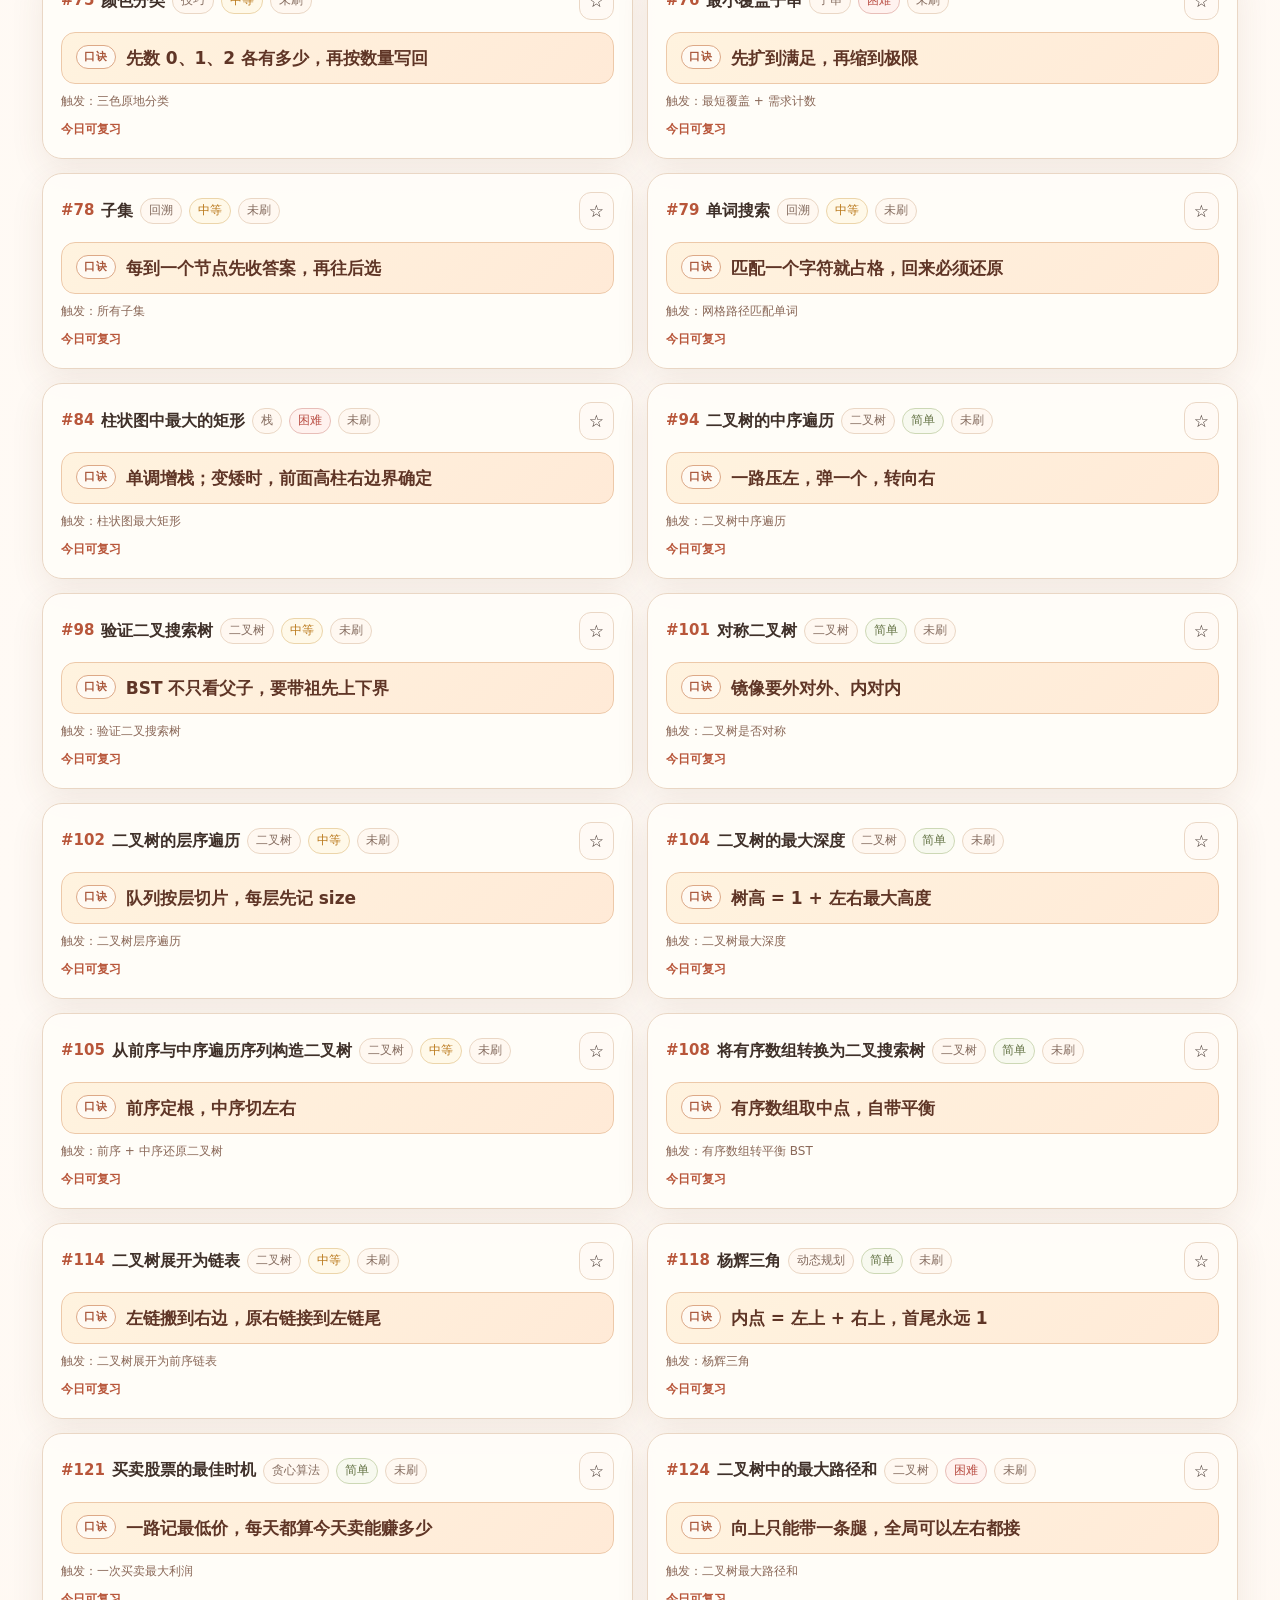
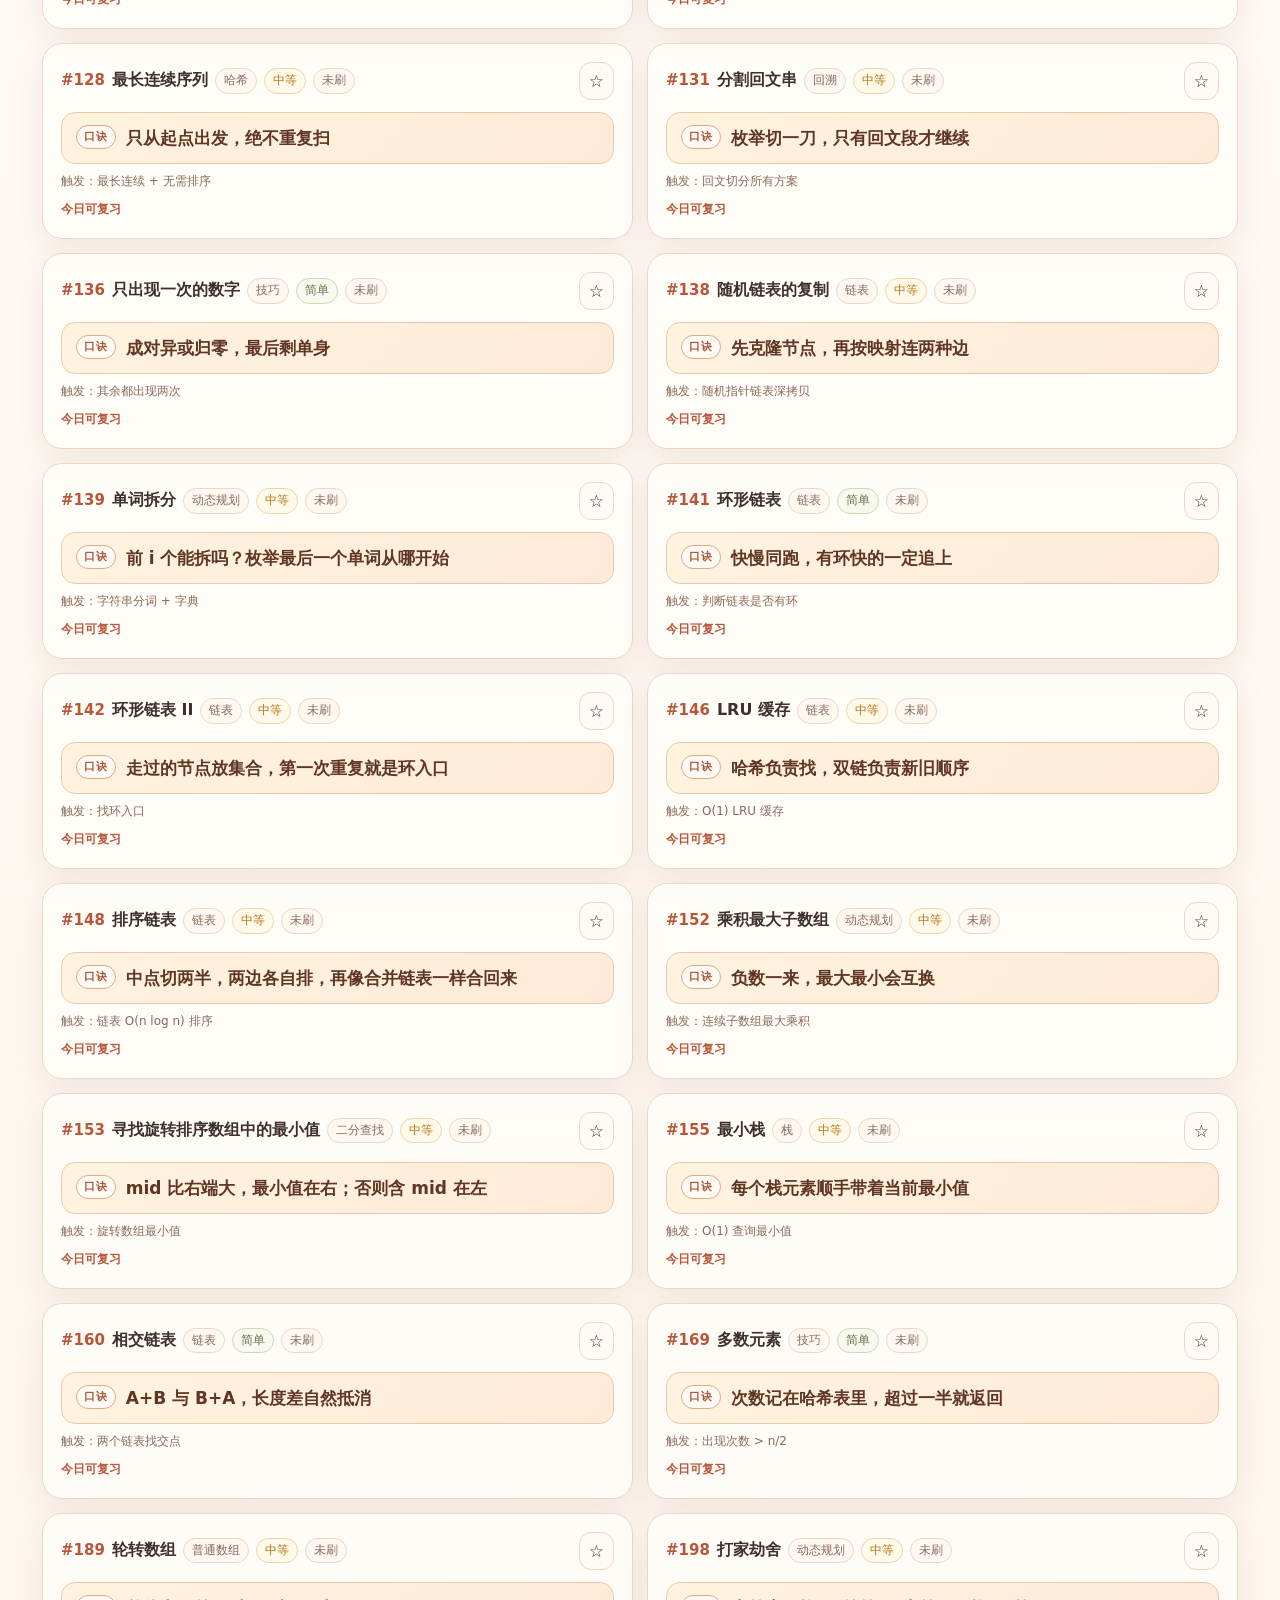
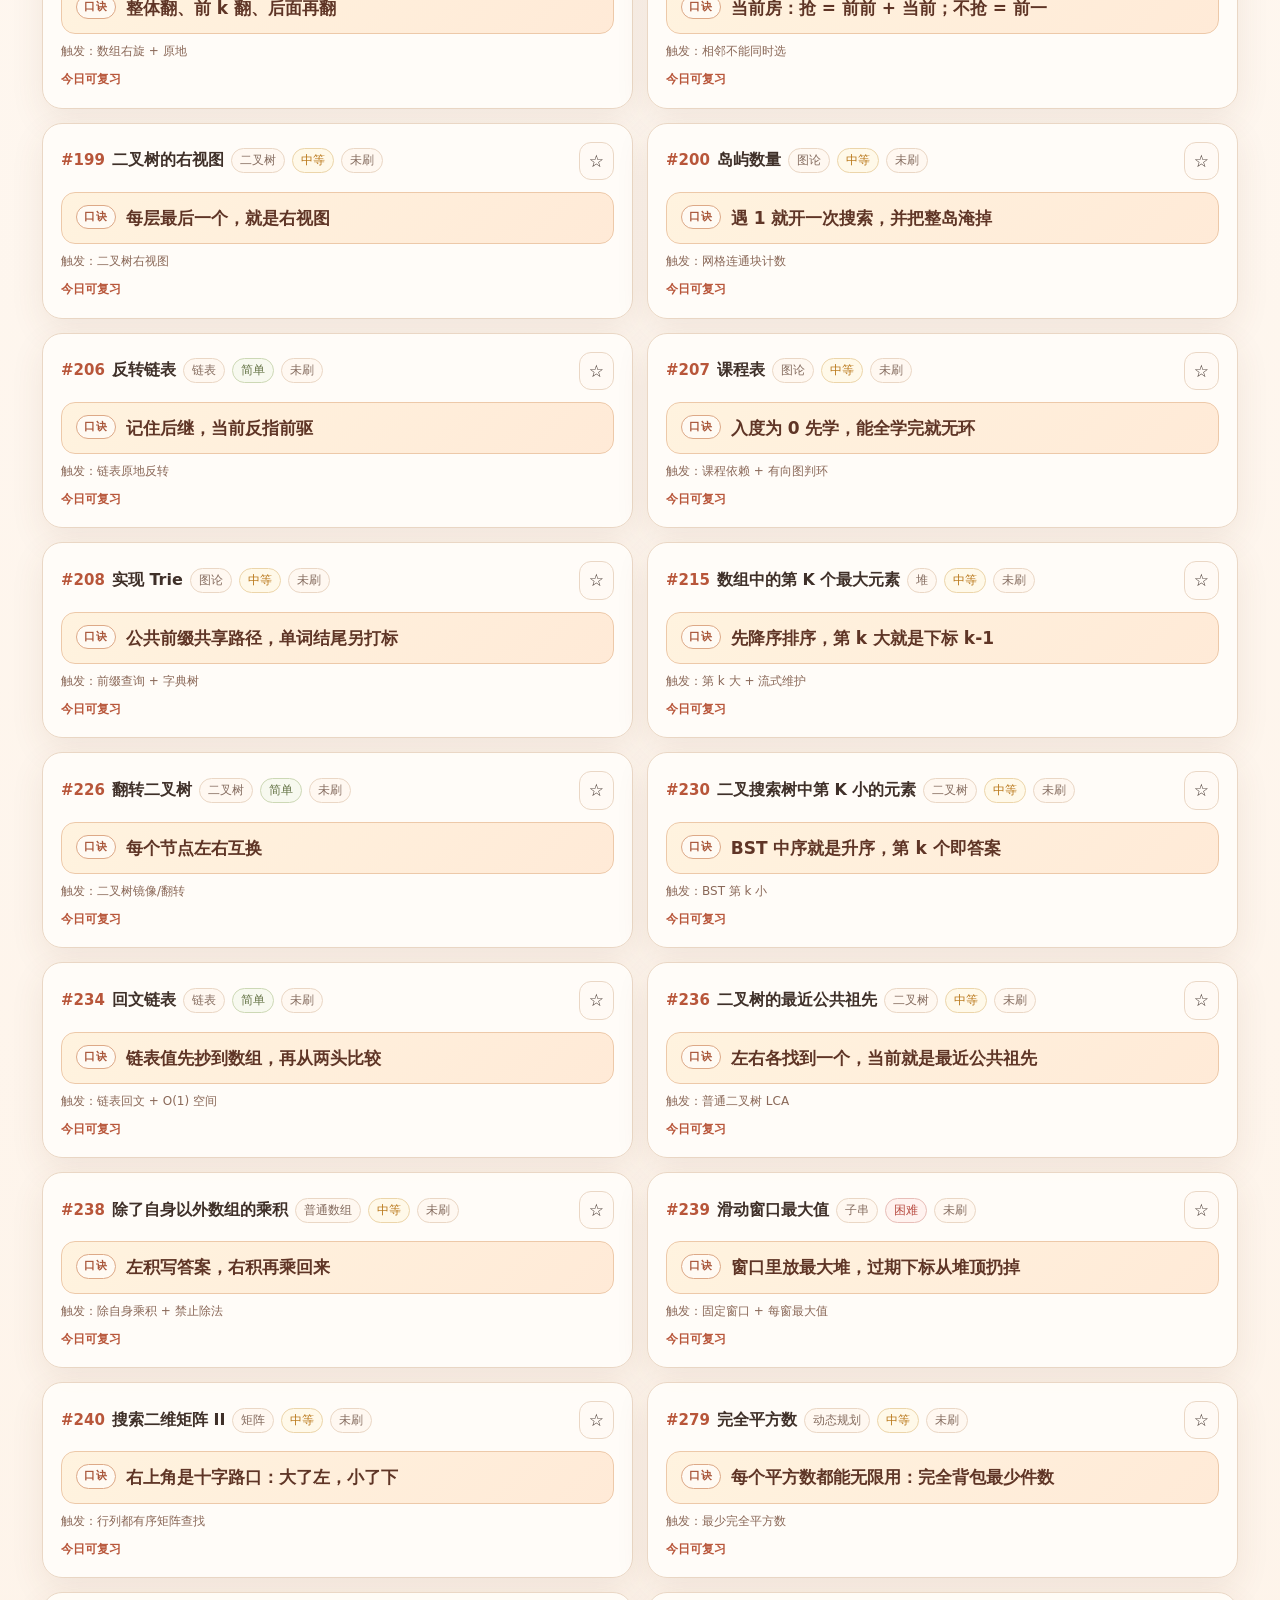
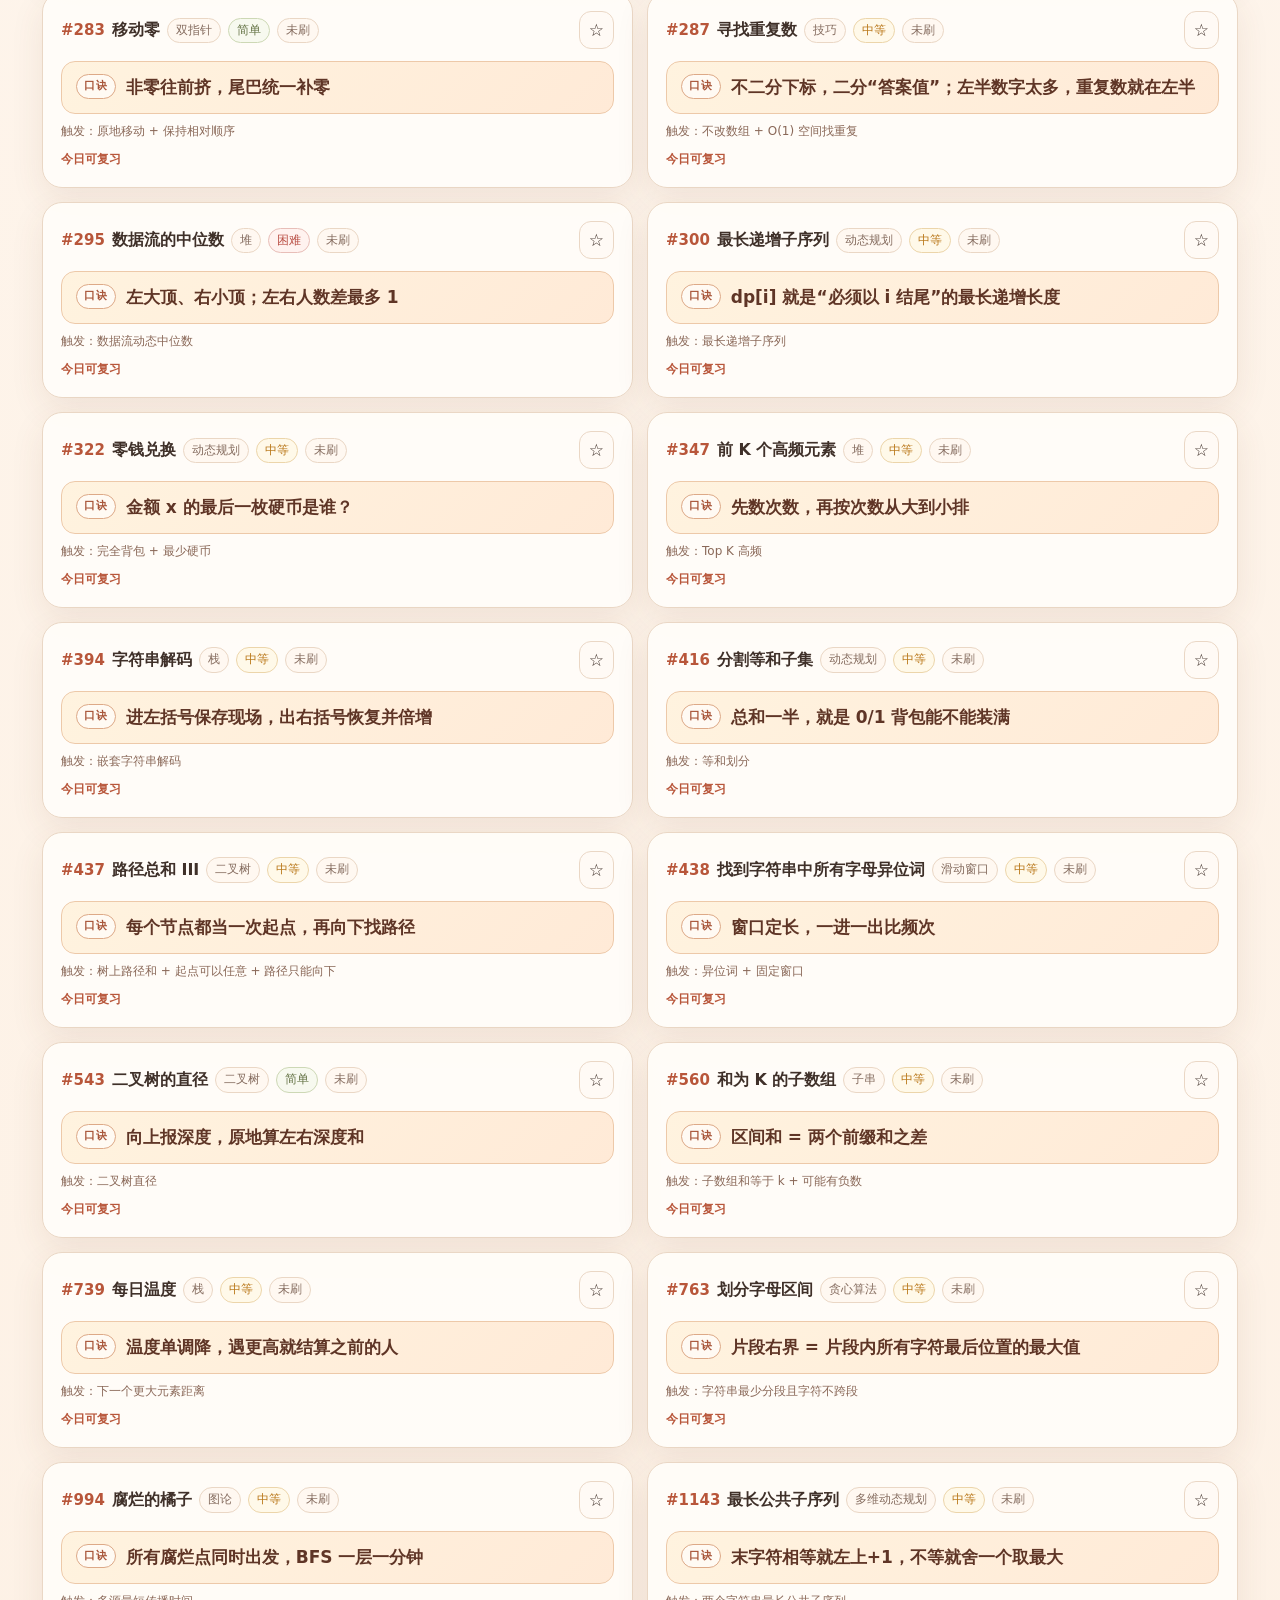
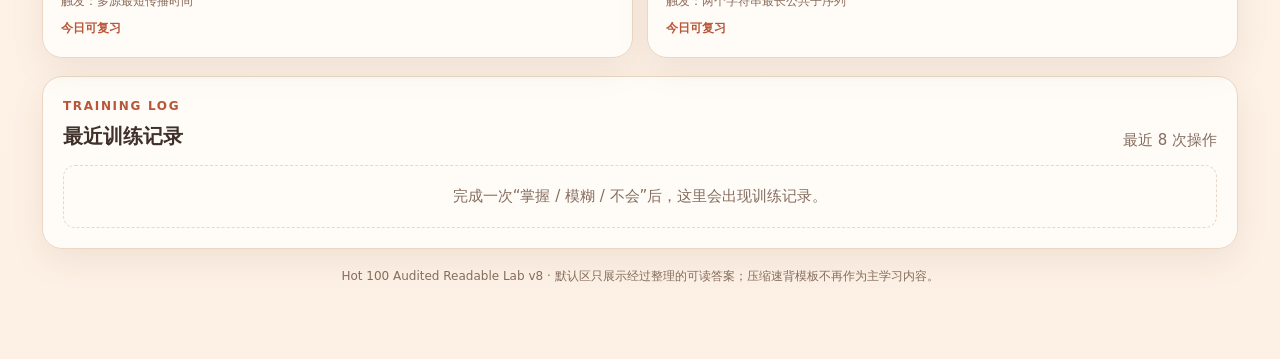
==== commit d34ea963: "feat: switch Hot100 page to audited readable v8" ====
--- a/hot100/index.html
+++ b/hot100/index.html
@@ -3,12 +3,13 @@
 <head>
   <meta charset="utf-8">
   <meta name="viewport" content="width=device-width,initial-scale=1">
-  <meta name="description" content="LeetCode Hot 100 Readable Memory Lab v7：中等/困难题慢讲、朴素思路到常规解法、变量表、手算示例、详细注释与 Python/C++ 可读代码。">
+  <meta name="description" content="LeetCode Hot 100 Audited Readable Lab v8：全量代码可读性审计、默认方法一致性修复、复杂度约束校正与 Python/C++ 可读答案。">
   <title>Hot 100 Readable Memory Lab</title>
   <link rel="stylesheet" href="./styles.css">
   <link rel="stylesheet" href="./memory-v5.css">
   <link rel="stylesheet" href="./readable-v6.css">
   <link rel="stylesheet" href="./deep-v7.css">
+  <link rel="stylesheet" href="./audit-v8.css">
   <script src="./data/memory-v5.js" defer></script>
   <script src="./app.js" defer></script>
   <script src="./memory-ui-v5.js" defer></script>
@@ -17,14 +18,15 @@
   <script src="./readable-format-v6.js" defer></script>
   <script src="./deep-methods-v7.js" defer></script>
   <script src="./deep-dive-v7.js" defer></script>
+  <script src="./audit-v8.js" defer></script>
 </head>
 <body>
   <div class="wrap">
     <header class="top">
       <div>
-        <div class="eyebrow">Knowledge Lab · Deep Readable System v7</div>
+        <div class="eyebrow">Knowledge Lab · Audited Readable System v8</div>
         <h1>LeetCode Hot 100</h1>
-        <div class="muted">常规方法优先 · 中等/困难慢讲 · 变量表 · 手算示例 · 详细注释 · Python/C++</div>
+        <div class="muted">100 题审计 · 默认方法一致 · 复杂度约束正确 · Python/C++ 可读代码</div>
       </div>
       <a class="back" href="../">← 返回个人主页</a>
     </header>
@@ -32,8 +34,8 @@
     <section class="hero">
       <div class="hero-grid">
         <div>
-          <h2>中等和困难题，先慢慢推出来，再写代码</h2>
-          <p class="muted">v7 对中等 / 困难题新增“慢讲层”：从朴素办法开始，解释为什么要优化，再给变量表、小例子、代码阅读顺序和卡住提示。简单题仍保持原来的轻量卡片。</p>
+          <h2>先保证答案正确、可读，再谈背诵和优化</h2>
+          <p class="muted">v8 对 100 题重新做可读性与方法一致性审计：默认代码不再显示压缩的一行写法；讲解、复杂度、口诀和代码统一到同一套方法。对题面明确要求复杂度/空间约束的题，默认答案必须满足要求。</p>
           <div class="stats stats-v4">
             <div class="stat"><b id="total">0</b>Hot100</div>
             <div class="stat"><b id="mastery">0%</b>掌握度</div>
@@ -64,7 +66,7 @@
             <div class="daily-title"><span>今日计划</span><b><span id="dailyDone">0</span> / <span id="dailyTotal">0</span></b></div>
             <div class="mini-progress"><span id="dailyBar" style="width:0"></span></div>
           </div>
-          <p class="card-note">中等/困难题推荐：先看朴素思路 → 手算小例子 → 理解变量 → 再看代码；不要直接背模板。</p>
+          <p class="card-note">推荐顺序：先确认默认方法满足题目要求 → 看详细题解 → 手算小例子 → 读可读代码 → 最后再看进阶优化。</p>
           <div class="data-actions">
             <button type="button" class="ghost-btn" id="exportBtn">备份进度</button>
             <button type="button" class="ghost-btn" id="importBtn">恢复进度</button>
@@ -110,7 +112,7 @@
       <div id="historyList" class="history-list"></div>
     </section>
 
-    <div class="footer-note">Hot 100 Deep Readable Memory Lab v7 · 中等/困难题优先理解“为什么”，代码注释用于帮助恢复思路，不鼓励逐行死记。</div>
+    <div class="footer-note">Hot 100 Audited Readable Lab v8 · 默认区只展示经过整理的可读答案；压缩速背模板不再作为主学习内容。</div>
   </div>
 </body>
 </html>
--- a/hot100/audit-v8.css
+++ b/hot100/audit-v8.css
@@ -0,0 +1,35 @@
+/* Hot100 audit/readability v8 */
+.v8-audit-note {
+  border: 1px solid #d8b899;
+  background: linear-gradient(135deg, #fffaf3, #fdf0e3);
+  border-radius: 14px;
+  padding: 16px;
+}
+.v8-audit-note > b {
+  display: block;
+  margin-bottom: 6px;
+  color: #8f432f;
+}
+.v8-soft {
+  color: var(--muted);
+}
+.v8-advanced {
+  background: #fffaf5;
+  border: 1px solid var(--line);
+  border-radius: 14px;
+  padding: 16px;
+}
+.v8-advanced-code {
+  margin-top: 12px;
+}
+.v8-story section + section {
+  margin-top: 14px;
+}
+.v8-tabs {
+  margin-top: 18px;
+}
+.v8-story code {
+  background: #f6e8dc;
+  border-radius: 5px;
+  padding: 1px 5px;
+}
